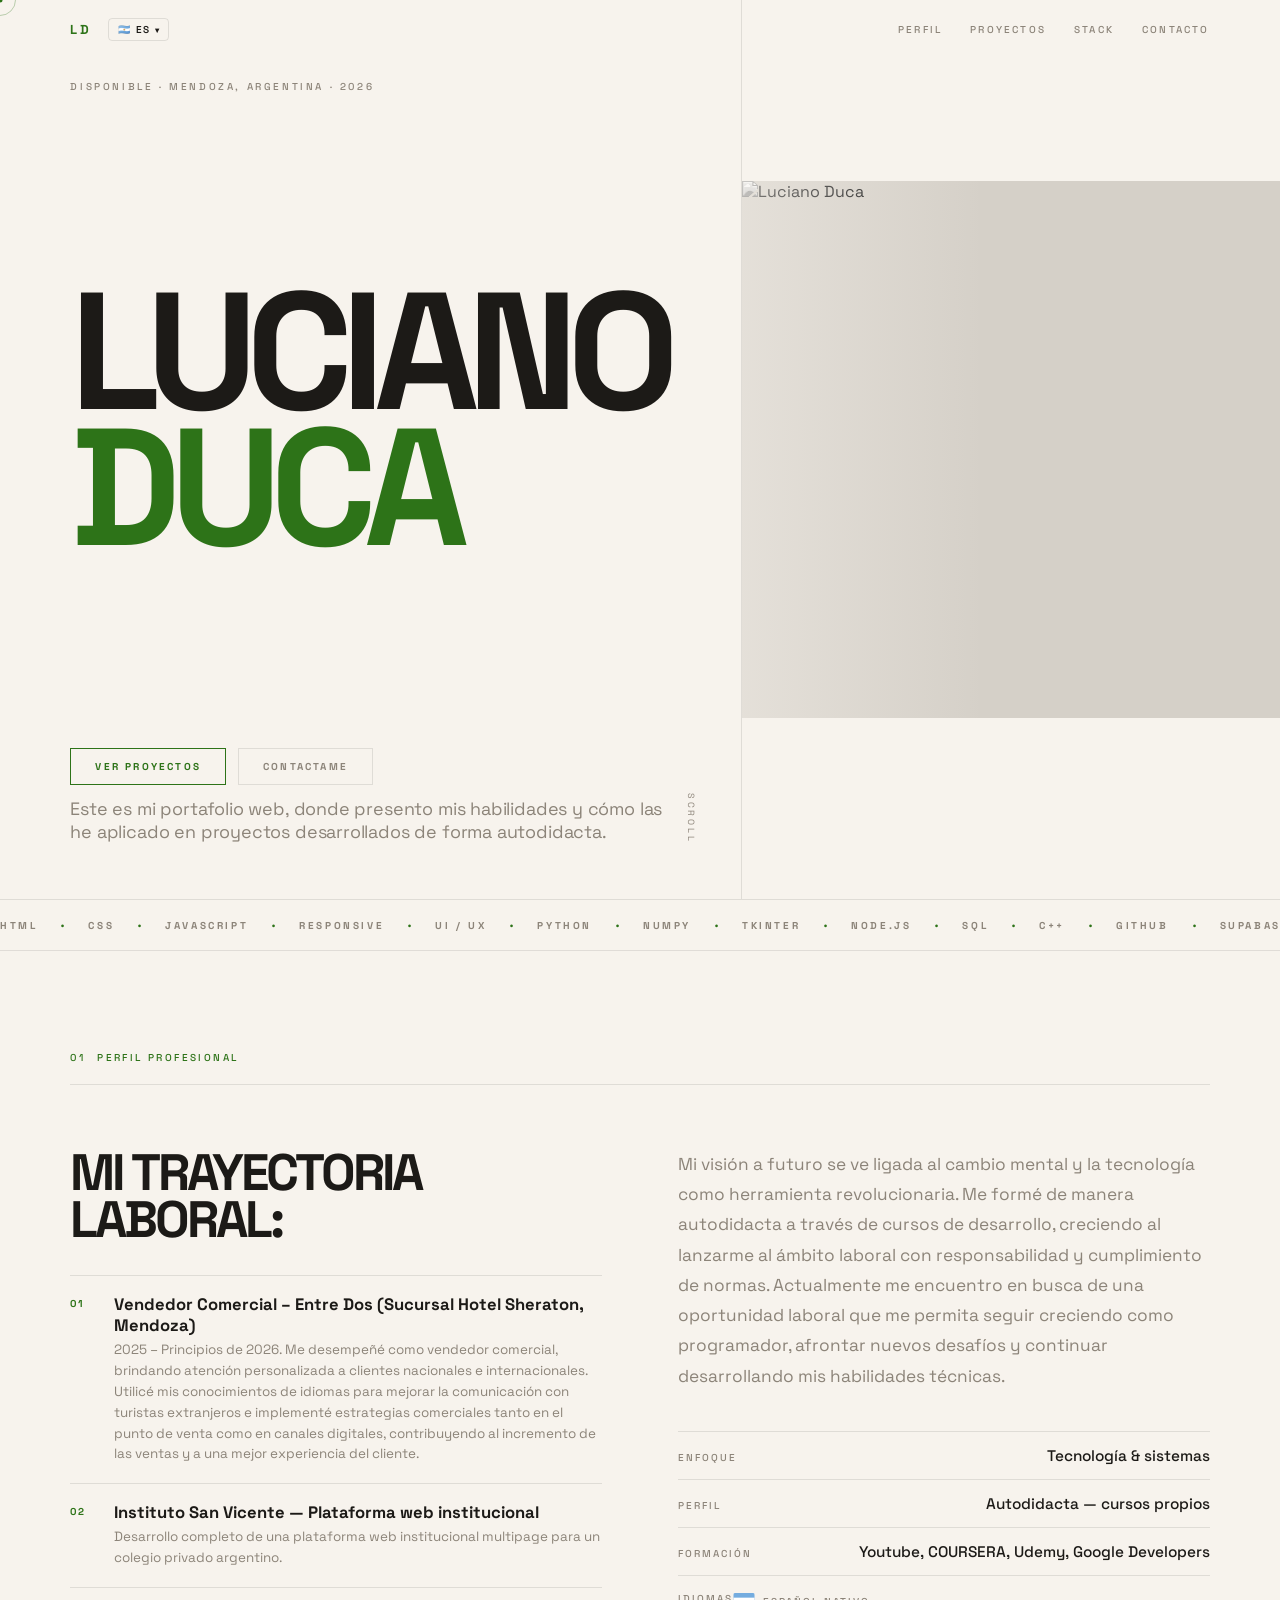
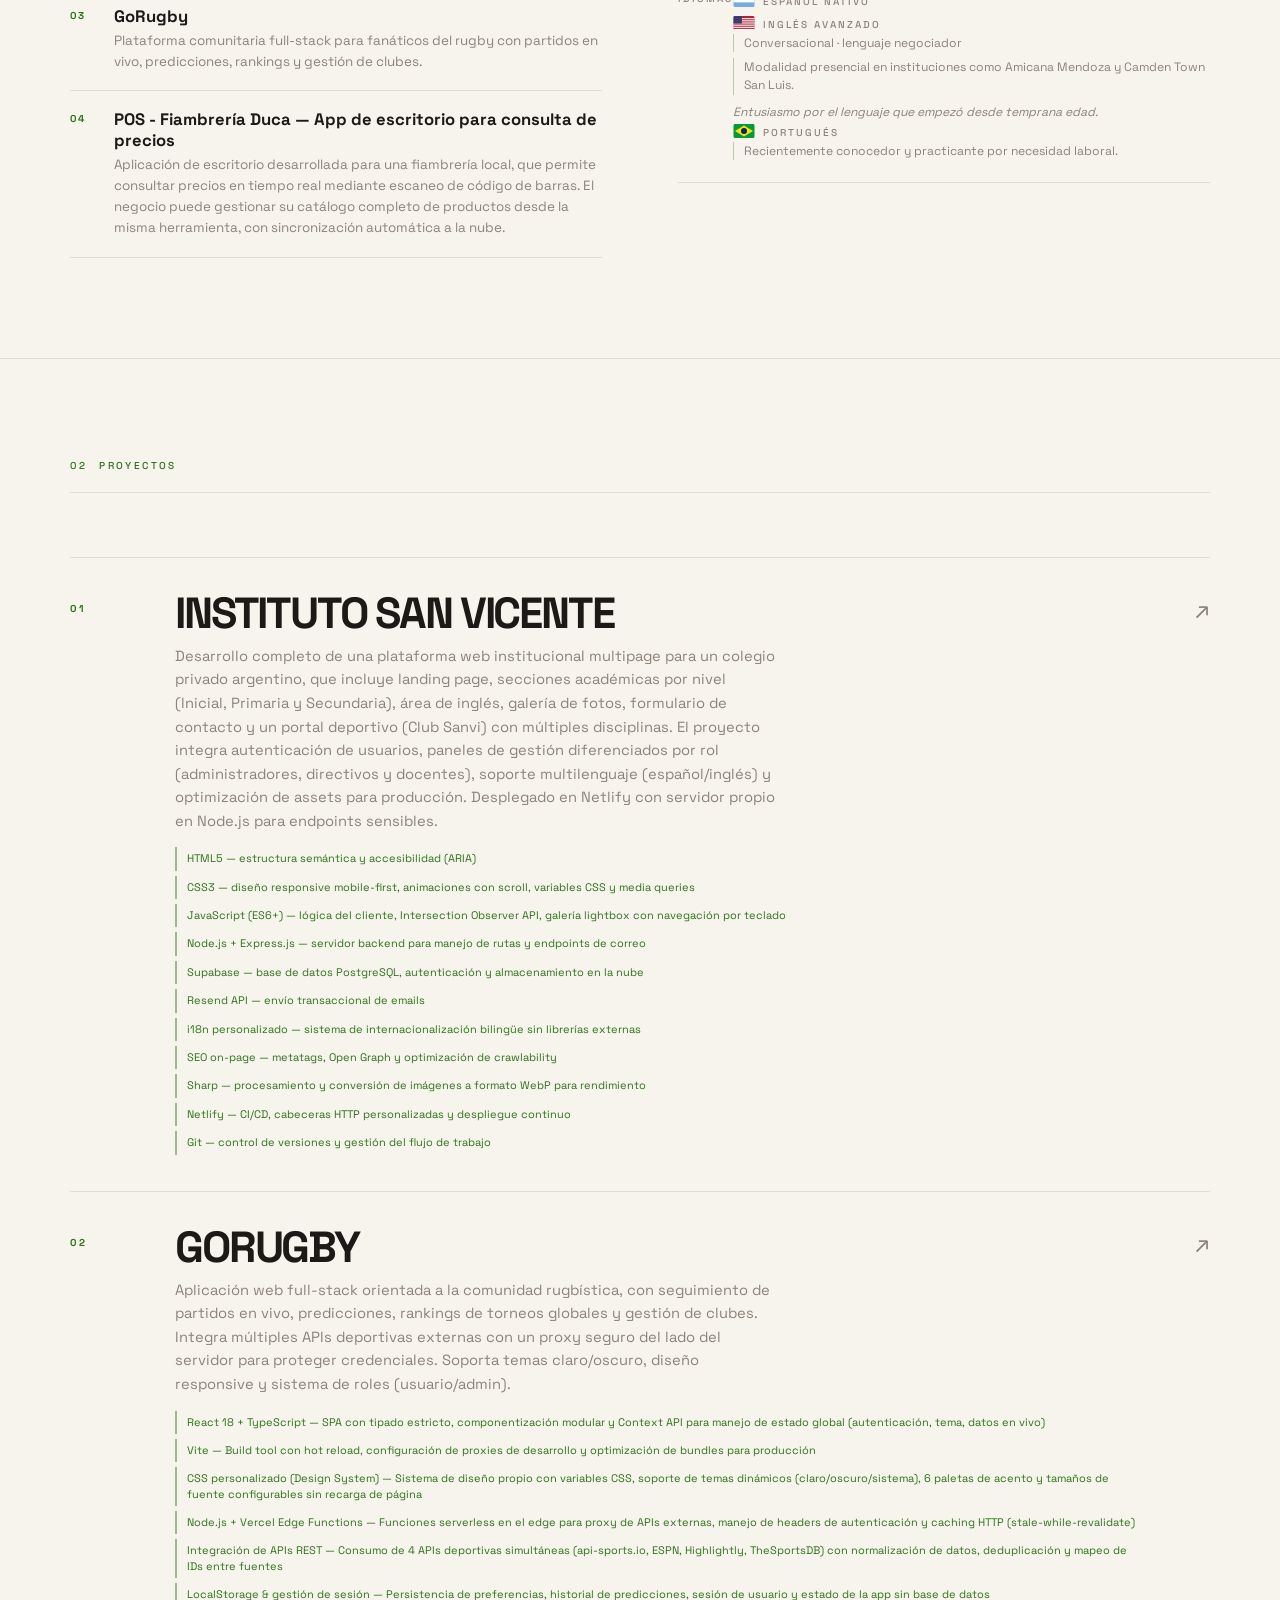
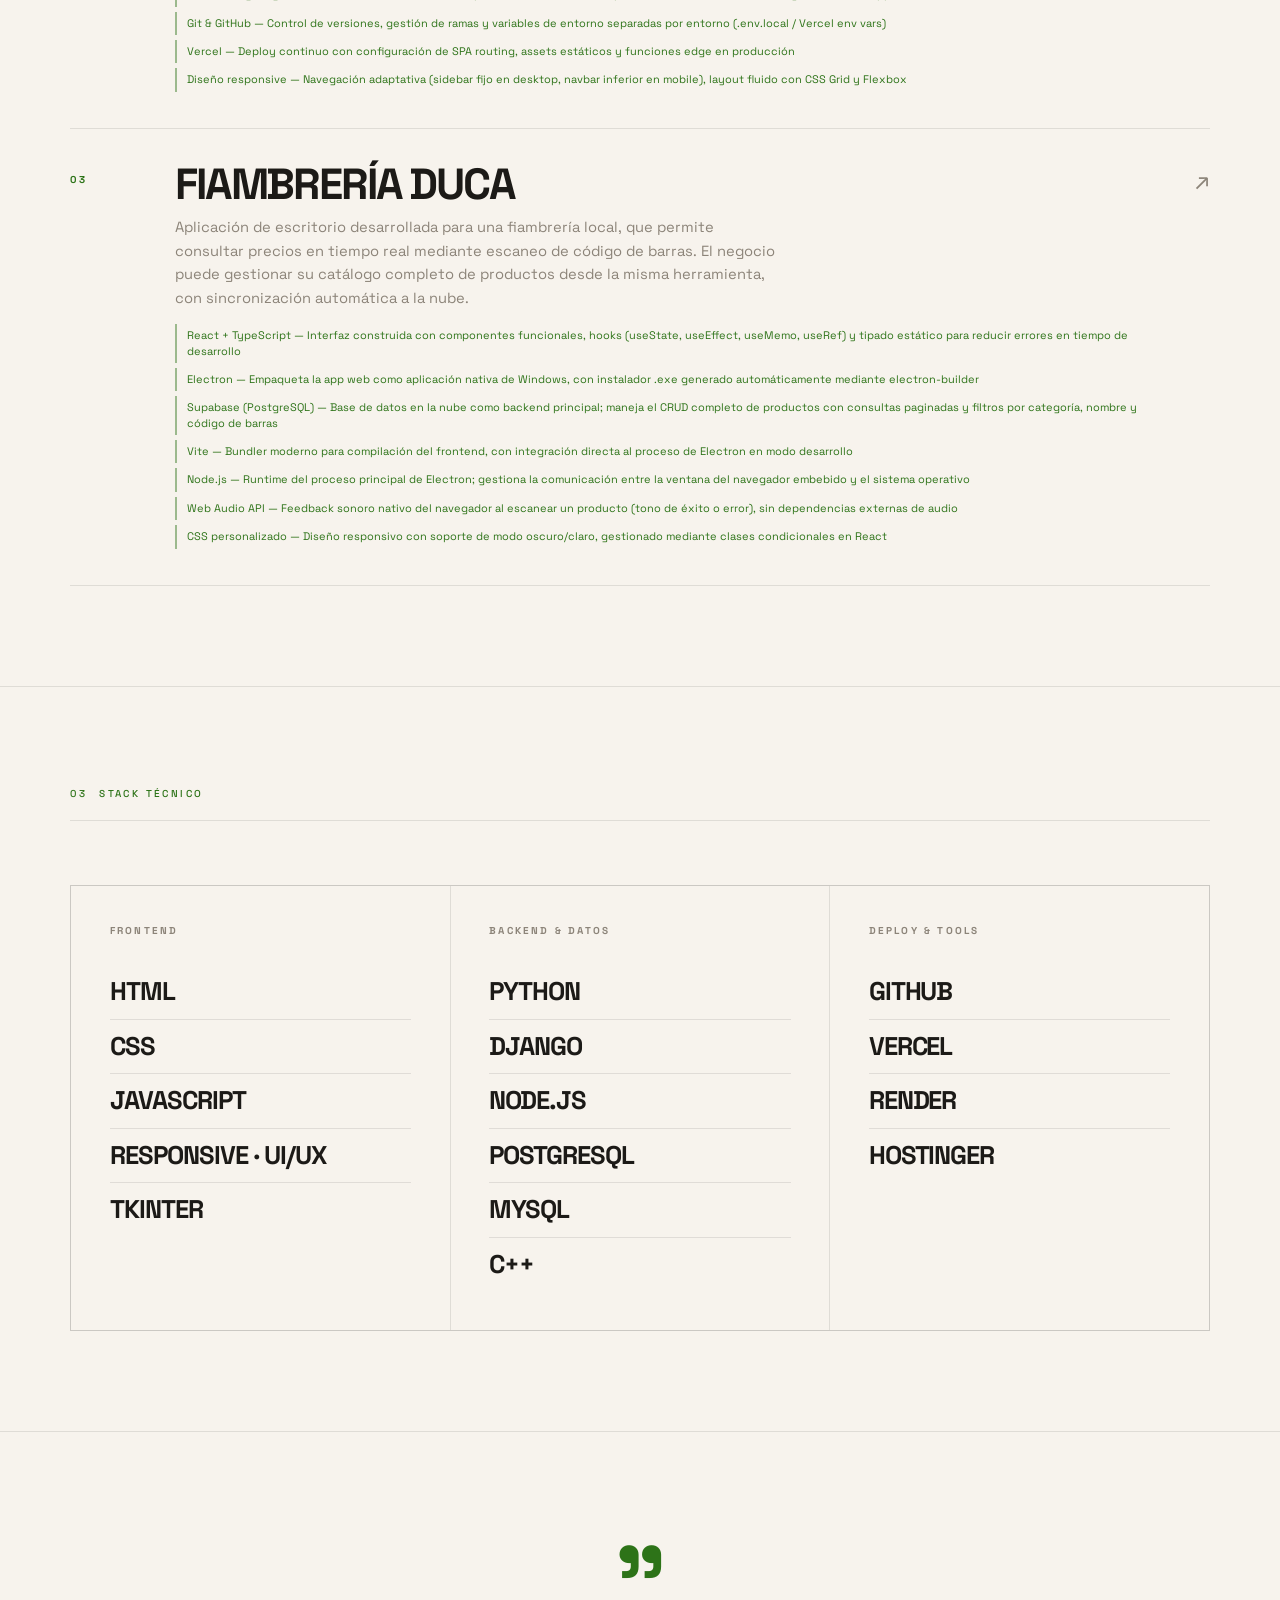
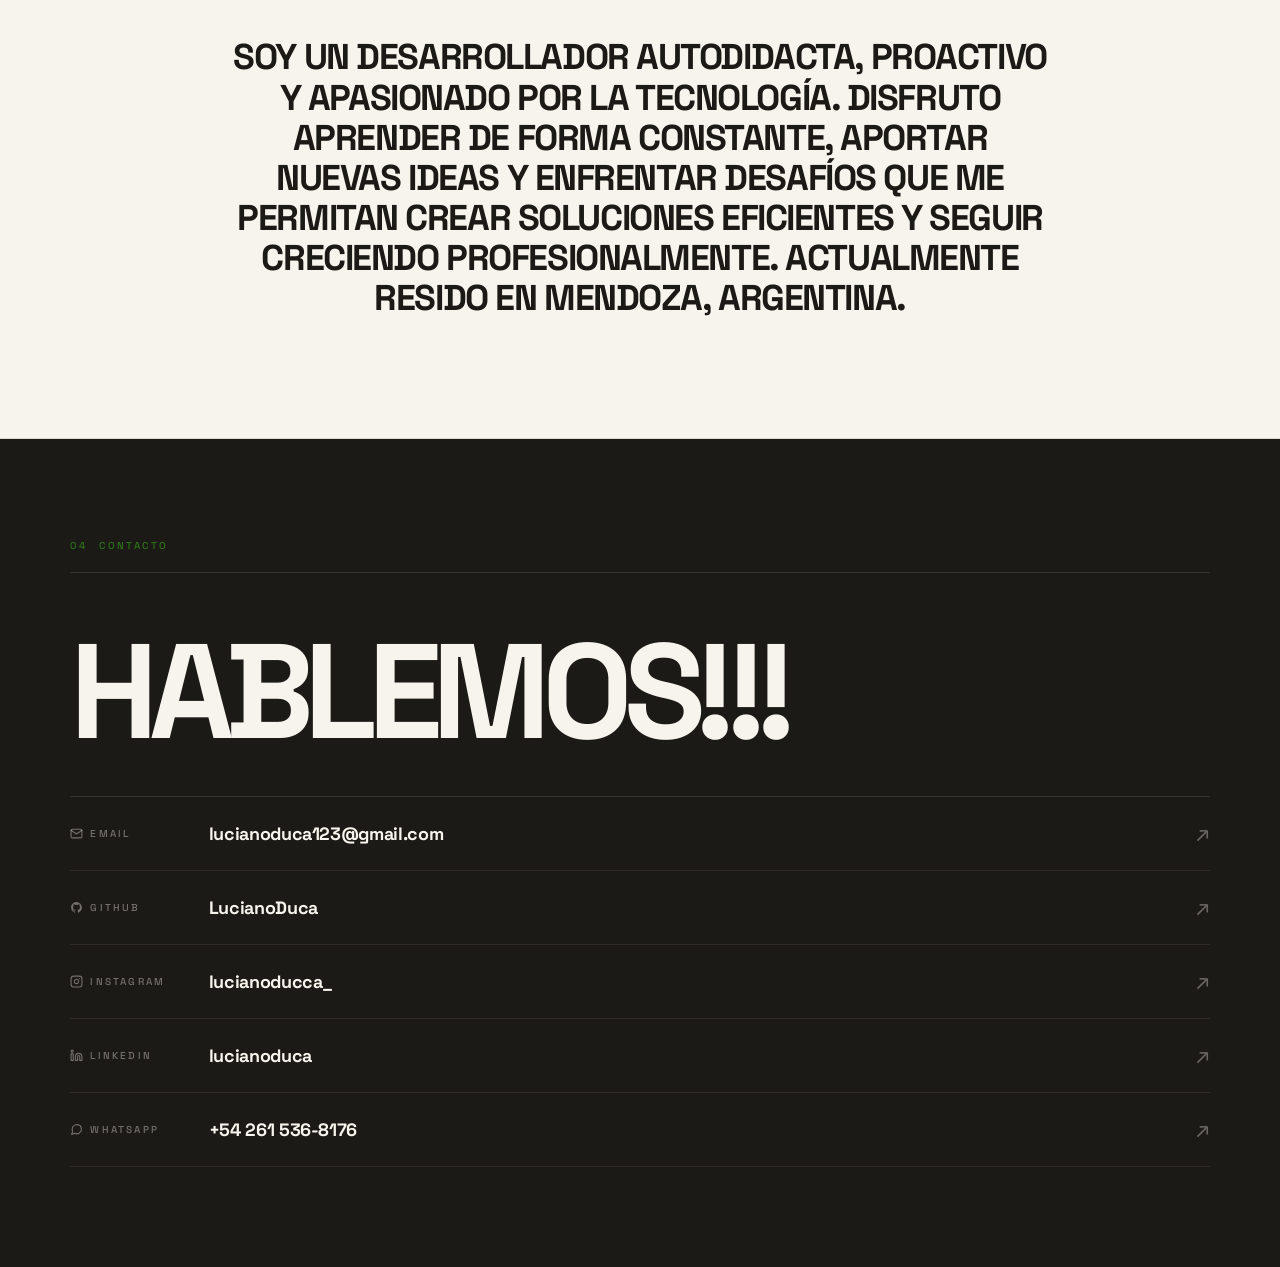
==== index.html @ 2bc6c59a "Add files via upload" ====
<!DOCTYPE html>
<html lang="es">
<head>
  <meta charset="UTF-8" />
  <meta name="viewport" content="width=device-width, initial-scale=1.0" />
  <title>Luciano Duca — CV</title>
  <meta name="description" content="Currículum vitae de Luciano Duca — Desarrollo web, sistemas y UI/UX. Mendoza, Argentina." />
  <meta property="og:title" content="Luciano Duca — CV" />
  <meta property="og:description" content="Desarrollo web, sistemas y automatizaciones. Mendoza, Argentina." />
  <meta property="og:type" content="website" />
  <link rel="icon" type="image/svg+xml" href="assets/img/favicon.svg" />
  <link rel="preconnect" href="https://fonts.googleapis.com">
  <link rel="preconnect" href="https://fonts.gstatic.com" crossorigin>
  <link href="https://fonts.googleapis.com/css2?family=Space+Grotesk:wght@400;500;700;900&display=swap" rel="stylesheet">
  <link rel="stylesheet" href="styles.css" />
</head>
<body>

  <div class="cursor-dot"></div>
  <div class="cursor-ring"></div>
  <div class="progress-bar" id="progressBar"></div>

  <header class="nav" id="nav">
    <div class="nav-left">
      <a href="#inicio" class="nav-brand">LD</a>
      <div class="lang-switcher" id="langSwitcher">
        <button class="lang-btn" id="langBtn" aria-label="Cambiar idioma">
          <span id="langFlag">🇦🇷</span>
          <span id="langCode">ES</span>
          <span class="lang-arrow">▾</span>
        </button>
        <div class="lang-dropdown" id="langDropdown" hidden>
          <button class="lang-option active" data-lang="es">🇦🇷 Español</button>
          <button class="lang-option" data-lang="en">🇺🇸 English</button>
          <button class="lang-option" data-lang="pt">🇧🇷 Português</button>
          <button class="lang-option" data-lang="fr">🇫🇷 Français</button>
          <button class="lang-option" data-lang="de">🇩🇪 Deutsch</button>
        </div>
      </div>
    </div>
    <button class="menu-btn" id="menuBtn" aria-label="Abrir menú">
      <span></span><span></span>
    </button>
    <nav id="navMenu">
      <a href="#perfil" data-i18n="nav-perfil">Perfil</a>
      <a href="#proyectos" data-i18n="nav-proyectos">Proyectos</a>
      <a href="#stack">Stack</a>
      <a href="#contacto" data-i18n="nav-contacto">Contacto</a>
    </nav>
  </header>

  <main>

    <!-- ─── HERO ──────────────────────────── -->
    <section class="hero" id="inicio">

      <div class="hero-left">
        <p class="hero-label fade" data-i18n="hero-label">Disponible · Mendoza, Argentina · 2026</p>

        <div class="hero-name">
          <h1>
            <span class="fade">Luciano</span>
            <span class="fade d1 accent">Duca</span>
          </h1>
        </div>

        <div class="hero-actions fade d2">
          <a href="#proyectos" class="hero-cta" data-i18n="hero-cta-1">Ver proyectos</a>
          <a href="#contacto" class="hero-cta hero-cta--ghost" data-i18n="hero-cta-2">Contactame</a>
        </div>

        <div class="hero-foot">
          <p class="hero-sub fade d2" data-i18n="hero-sub">Este es mi portafolio web, donde presento mis habilidades y cómo las he aplicado en proyectos desarrollados de forma autodidacta.</p>
          <div class="scroll-hint fade d2">
            <div class="scroll-line"></div>
            <span>scroll</span>
          </div>
        </div>
      </div>

      <div class="hero-right fade d1">
        <img src="assets/img/DSC02893.png" alt="Luciano Duca" loading="lazy" />
      </div>

    </section>

    <!-- ─── MARQUEE ───────────────────────── -->
    <div class="marquee-wrap">
      <div class="marquee-inner">
        <div class="marquee-track">
          <span>HTML</span><b>·</b>
          <span>CSS</span><b>·</b>
          <span>JavaScript</span><b>·</b>
          <span>Responsive</span><b>·</b>
          <span>UI / UX</span><b>·</b>
          <span>Python</span><b>·</b>
          <span>NumPy</span><b>·</b>
          <span>Tkinter</span><b>·</b>
          <span>Node.js</span><b>·</b>
          <span>SQL</span><b>·</b>
          <span>C++</span><b>·</b>
          <span>GitHub</span><b>·</b>
          <span>Supabase</span><b>·</b>
          <span>Render</span><b>·</b>
          <span>Hostinger</span><b>·</b>
        </div>
        <div class="marquee-track" aria-hidden="true">
          <span>HTML</span><b>·</b>
          <span>CSS</span><b>·</b>
          <span>JavaScript</span><b>·</b>
          <span>Responsive</span><b>·</b>
          <span>UI / UX</span><b>·</b>
          <span>Python</span><b>·</b>
          <span>NumPy</span><b>·</b>
          <span>Tkinter</span><b>·</b>
          <span>Node.js</span><b>·</b>
          <span>SQL</span><b>·</b>
          <span>C++</span><b>·</b>
          <span>GitHub</span><b>·</b>
          <span>Supabase</span><b>·</b>
          <span>Vercel</span><b>·</b>
          <span>Hostinger</span><b>·</b>
        </div>
      </div>
    </div>

    <!-- ─── PERFIL ────────────────────────── -->
    <section class="s-perfil" id="perfil">
      <div class="sec-label fade">
        <span>01</span><span data-i18n="sec-perfil">Perfil profesional</span>
      </div>
      <div class="perfil-grid">
        <div class="fade">
          <h2 data-i18n="tray-h2">Mi trayectoria laboral:</h2>
          <div class="tray-list">
            <div class="tray-item">
              <span class="tray-num">01</span>
              <div>
                <strong data-i18n="tray-01-strong">Vendedor Comercial – Entre Dos (Sucursal Hotel Sheraton, Mendoza)</strong>
                <p data-i18n="tray-01-p">2025 – Principios de 2026. Me desempeñé como vendedor comercial, brindando atención personalizada a clientes nacionales e internacionales. Utilicé mis conocimientos de idiomas para mejorar la comunicación con turistas extranjeros e implementé estrategias comerciales tanto en el punto de venta como en canales digitales, contribuyendo al incremento de las ventas y a una mejor experiencia del cliente.</p>
              </div>
            </div>
            <div class="tray-item">
              <span class="tray-num">02</span>
              <div>
                <strong data-i18n="tray-02-strong">Instituto San Vicente — Plataforma web institucional</strong>
                <p data-i18n="tray-02-p">Desarrollo completo de una plataforma web institucional multipage para un colegio privado argentino.</p>
              </div>
            </div>
            <div class="tray-item">
              <span class="tray-num">03</span>
              <div>
                <strong data-i18n="tray-03-strong">GoRugby</strong>
                <p data-i18n="tray-03-p">Plataforma comunitaria full-stack para fanáticos del rugby con partidos en vivo, predicciones, rankings y gestión de clubes.</p>
              </div>
            </div>
            <div class="tray-item">
              <span class="tray-num">04</span>
              <div>
                <strong data-i18n="tray-04-strong">POS - Fiambrería Duca — App de escritorio para consulta de precios</strong>
                <p data-i18n="tray-04-p">Aplicación de escritorio desarrollada para una fiambrería local, que permite consultar precios en tiempo real mediante escaneo de código de barras. El negocio puede gestionar su catálogo completo de productos desde la misma herramienta, con sincronización automática a la nube.</p>
              </div>
            </div>
          </div>
        </div>
        <div>
          <p class="fade d1" data-i18n="bio">
            Mi visión a futuro se ve ligada al cambio mental y la tecnología como herramienta revolucionaria.
            Me formé de manera autodidacta a través de cursos de desarrollo, creciendo al lanzarme al ámbito laboral
            con responsabilidad y cumplimiento de normas.
            Actualmente me encuentro en busca de una oportunidad laboral que me permita seguir creciendo como programador, afrontar nuevos desafíos y continuar desarrollando mis habilidades técnicas.
          </p>
          <div class="meta-rows fade d2">
            <div class="meta-row">
              <span data-i18n="meta-enfoque">Enfoque</span><strong data-i18n="meta-enfoque-val">Tecnología & sistemas</strong>
            </div>
            <div class="meta-row">
              <span data-i18n="meta-perfil">Perfil</span><strong data-i18n="meta-perfil-val">Autodidacta — cursos propios</strong>
            </div>
            <div class="meta-row">
              <span data-i18n="meta-formacion">Formación</span><strong>Youtube, COURSERA, Udemy, Google Developers</strong>
            </div>
            <div class="meta-row meta-row--tall">
              <span data-i18n="meta-idiomas">Idiomas</span>
              <div>
                <strong>
                  <svg class="flag-icon" xmlns="http://www.w3.org/2000/svg" viewBox="0 0 21 14">
                    <rect width="21" height="14" fill="#74ACDF"/>
                    <rect y="4.67" width="21" height="4.67" fill="#fff"/>
                  </svg><span data-i18n="lang-es">Español nativo</span>
                </strong>
                <strong>
                  <svg class="flag-icon" xmlns="http://www.w3.org/2000/svg" viewBox="0 0 21 14">
                    <rect width="21" height="14" fill="#B22234"/>
                    <rect y="2.15" width="21" height="1.08" fill="#fff"/>
                    <rect y="4.31" width="21" height="1.08" fill="#fff"/>
                    <rect y="6.46" width="21" height="1.08" fill="#fff"/>
                    <rect y="8.62" width="21" height="1.08" fill="#fff"/>
                    <rect y="10.77" width="21" height="1.08" fill="#fff"/>
                    <rect y="12.92" width="21" height="1.08" fill="#fff"/>
                    <rect width="8.4" height="7.54" fill="#3C3B6E"/>
                  </svg><span data-i18n="lang-en">Inglés avanzado</span>
                </strong>
                <small class="lang-sub" data-i18n="lang-sub-1">Conversacional · lenguaje negociador</small>
                <small class="lang-sub" data-i18n="lang-sub-2">Modalidad presencial en instituciones como Amicana Mendoza y Camden Town San Luis.</small>
                <small class="meta-note" data-i18n="lang-note">Entusiasmo por el lenguaje que empezó desde temprana edad.</small>
                <strong>
                  <svg class="flag-icon" xmlns="http://www.w3.org/2000/svg" viewBox="0 0 21 14">
                    <rect width="21" height="14" fill="#009C3B"/>
                    <polygon points="10.5,1.5 19.5,7 10.5,12.5 1.5,7" fill="#FFDF00"/>
                    <circle cx="10.5" cy="7" r="3" fill="#002776"/>
                  </svg><span data-i18n="lang-pt">Portugués</span>
                </strong>
                <small class="lang-sub" data-i18n="lang-sub-pt">Recientemente conocedor y practicante por necesidad laboral.</small>

              </div>
            </div>
          </div>
        </div>
      </div>
    </section>

    <!-- ─── PROYECTOS ─────────────────────── -->
    <section class="s-proyectos" id="proyectos">
      <div class="sec-label fade">
        <span>02</span><span data-i18n="sec-proyectos">Proyectos</span>
      </div>
      <div class="proj-list">

        <a href="#" class="proj-row fade" target="_blank" rel="noopener noreferrer">
          <div class="proj-num">01</div>
          <div class="proj-info">
            <h3>Instituto San Vicente</h3>
            <p data-i18n="proj-1-p">Desarrollo completo de una plataforma web institucional multipage para un colegio privado argentino, que incluye landing page, secciones académicas por nivel (Inicial, Primaria y Secundaria), área de inglés, galería de fotos, formulario de contacto y un portal deportivo (Club Sanvi) con múltiples disciplinas. El proyecto integra autenticación de usuarios, paneles de gestión diferenciados por rol (administradores, directivos y docentes), soporte multilenguaje (español/inglés) y optimización de assets para producción. Desplegado en Netlify con servidor propio en Node.js para endpoints sensibles.</p>
            <div class="proj-tags">
              <span>HTML5 — estructura semántica y accesibilidad (ARIA)</span><span>CSS3 — diseño responsive mobile-first, animaciones con scroll, variables CSS y media queries</span><span>JavaScript (ES6+) — lógica del cliente, Intersection Observer API, galería lightbox con navegación por teclado</span><span>Node.js + Express.js — servidor backend para manejo de rutas y endpoints de correo</span><span>Supabase — base de datos PostgreSQL, autenticación y almacenamiento en la nube</span><span>Resend API — envío transaccional de emails</span><span>i18n personalizado — sistema de internacionalización bilingüe sin librerías externas</span><span>SEO on-page — metatags, Open Graph y optimización de crawlability</span><span>Sharp — procesamiento y conversión de imágenes a formato WebP para rendimiento</span><span>Netlify — CI/CD, cabeceras HTTP personalizadas y despliegue continuo</span><span>Git — control de versiones y gestión del flujo de trabajo</span>
            </div>
          </div>
          <div class="proj-arrow">↗</div>
        </a>

        <a href="#" class="proj-row fade d1" target="_blank" rel="noopener noreferrer">
          <div class="proj-num">02</div>
          <div class="proj-info">
            <h3>GoRugby</h3>
            <p data-i18n="proj-2-p">Aplicación web full-stack orientada a la comunidad rugbística, con seguimiento de partidos en vivo, predicciones, rankings de torneos globales y gestión de clubes. Integra múltiples APIs deportivas externas con un proxy seguro del lado del servidor para proteger credenciales. Soporta temas claro/oscuro, diseño responsive y sistema de roles (usuario/admin).</p>
            <div class="proj-tags">
              <span>React 18 + TypeScript — SPA con tipado estricto, componentización modular y Context API para manejo de estado global (autenticación, tema, datos en vivo)</span><span>Vite — Build tool con hot reload, configuración de proxies de desarrollo y optimización de bundles para producción</span><span>CSS personalizado (Design System) — Sistema de diseño propio con variables CSS, soporte de temas dinámicos (claro/oscuro/sistema), 6 paletas de acento y tamaños de fuente configurables sin recarga de página</span><span>Node.js + Vercel Edge Functions — Funciones serverless en el edge para proxy de APIs externas, manejo de headers de autenticación y caching HTTP (stale-while-revalidate)</span><span>Integración de APIs REST — Consumo de 4 APIs deportivas simultáneas (api-sports.io, ESPN, Highlightly, TheSportsDB) con normalización de datos, deduplicación y mapeo de IDs entre fuentes</span><span>LocalStorage &amp; gestión de sesión — Persistencia de preferencias, historial de predicciones, sesión de usuario y estado de la app sin base de datos</span><span>Git &amp; GitHub — Control de versiones, gestión de ramas y variables de entorno separadas por entorno (.env.local / Vercel env vars)</span><span>Vercel — Deploy continuo con configuración de SPA routing, assets estáticos y funciones edge en producción</span><span>Diseño responsive — Navegación adaptativa (sidebar fijo en desktop, navbar inferior en mobile), layout fluido con CSS Grid y Flexbox</span>
            </div>
          </div>
          <div class="proj-arrow">↗</div>
        </a>

        <a href="#" class="proj-row fade d2" target="_blank" rel="noopener noreferrer">
          <div class="proj-num">03</div>
          <div class="proj-info">
            <h3>Fiambrería Duca</h3>
            <p data-i18n="proj-3-p">Aplicación de escritorio desarrollada para una fiambrería local, que permite consultar precios en tiempo real mediante escaneo de código de barras. El negocio puede gestionar su catálogo completo de productos desde la misma herramienta, con sincronización automática a la nube.</p>
            <div class="proj-tags">
              <span>React + TypeScript — Interfaz construida con componentes funcionales, hooks (useState, useEffect, useMemo, useRef) y tipado estático para reducir errores en tiempo de desarrollo</span><span>Electron — Empaqueta la app web como aplicación nativa de Windows, con instalador .exe generado automáticamente mediante electron-builder</span><span>Supabase (PostgreSQL) — Base de datos en la nube como backend principal; maneja el CRUD completo de productos con consultas paginadas y filtros por categoría, nombre y código de barras</span><span>Vite — Bundler moderno para compilación del frontend, con integración directa al proceso de Electron en modo desarrollo</span><span>Node.js — Runtime del proceso principal de Electron; gestiona la comunicación entre la ventana del navegador embebido y el sistema operativo</span><span>Web Audio API — Feedback sonoro nativo del navegador al escanear un producto (tono de éxito o error), sin dependencias externas de audio</span><span>CSS personalizado — Diseño responsivo con soporte de modo oscuro/claro, gestionado mediante clases condicionales en React</span>
            </div>
          </div>
          <div class="proj-arrow">↗</div>
        </a>

      </div>
    </section>

    <!-- ─── STACK ─────────────────────────── -->
    <section class="s-stack" id="stack">
      <div class="sec-label fade">
        <span>03</span><span data-i18n="sec-stack">Stack técnico</span>
      </div>
      <div class="stack-grid fade d1">
        <div class="stack-col">
          <h4>Frontend</h4>
          <ul>
            <li>HTML</li>
            <li>CSS</li>
            <li>JavaScript</li>
            <li>Responsive · UI/UX</li>
            <li>Tkinter</li>
          </ul>
        </div>
        <div class="stack-col">
          <h4 data-i18n="stack-backend">Backend & Datos</h4>
          <ul>
            <li>Python</li>
            <li>Django</li>
            <li>Node.js</li>
            <li>PostgreSQL</li>
            <li>MySQL</li>
            <li>C++</li>
          </ul>
        </div>
        <div class="stack-col">
          <h4>Deploy & Tools</h4>
          <ul>
            <li>GitHub</li>
            <li>Vercel</li>
            <li>Render</li>
            <li>Hostinger</li>
          </ul>
        </div>
      </div>
    </section>

    <!-- ─── FRASE ─────────────────────────── -->
    <section class="s-frase">
      <blockquote class="fade" data-i18n="blockquote">
Soy un desarrollador autodidacta, proactivo y apasionado por la tecnología. Disfruto aprender de forma constante, aportar nuevas ideas y enfrentar desafíos que me permitan crear soluciones eficientes y seguir creciendo profesionalmente. Actualmente resido en Mendoza, Argentina.      </blockquote>
    </section>

    <!-- ─── CONTACTO ──────────────────────── -->
    <section class="s-contacto" id="contacto">
      <div class="sec-label fade">
        <span>04</span><span data-i18n="sec-contacto">Contacto</span>
      </div>
      <h2 class="fade" data-i18n="contact-title">Hablemos!!!</h2>
      <div class="contact-list fade d1">
        <a href="mailto:lucianoduca123@gmail.com" class="contact-row">
          <span>
            <svg width="13" height="13" viewBox="0 0 24 24" fill="none" stroke="currentColor" stroke-width="2" stroke-linecap="round" stroke-linejoin="round" aria-hidden="true"><path d="M4 4h16c1.1 0 2 .9 2 2v12c0 1.1-.9 2-2 2H4c-1.1 0-2-.9-2-2V6c0-1.1.9-2 2-2z"/><polyline points="22,6 12,13 2,6"/></svg>
            Email
          </span>
          <strong>lucianoduca123@gmail.com</strong>
          <em>↗</em>
        </a>
        <a href="https://github.com/LucianoDuca" target="_blank" rel="noopener noreferrer" class="contact-row">
          <span>
            <svg width="13" height="13" viewBox="0 0 24 24" fill="currentColor" aria-hidden="true"><path d="M12 2C6.48 2 2 6.48 2 12c0 4.42 2.87 8.17 6.84 9.5.5.08.66-.23.66-.5v-1.69c-2.77.6-3.36-1.34-3.36-1.34-.46-1.16-1.11-1.47-1.11-1.47-.91-.62.07-.6.07-.6 1 .07 1.53 1.03 1.53 1.03.87 1.52 2.34 1.07 2.91.83.09-.65.35-1.09.63-1.34-2.22-.25-4.55-1.11-4.55-4.92 0-1.11.38-2 1.03-2.71-.1-.25-.45-1.29.1-2.64 0 0 .84-.27 2.75 1.02.79-.22 1.65-.33 2.5-.33.85 0 1.71.11 2.5.33 1.91-1.29 2.75-1.02 2.75-1.02.55 1.35.2 2.39.1 2.64.65.71 1.03 1.6 1.03 2.71 0 3.82-2.34 4.66-4.57 4.91.36.31.69.92.69 1.85V21c0 .27.16.59.67.5C19.14 20.16 22 16.42 22 12A10 10 0 0 0 12 2z"/></svg>
            GitHub
          </span>
          <strong>LucianoDuca</strong>
          <em>↗</em>
        </a>
        <a href="https://www.instagram.com/lucianoducca_/" target="_blank" rel="noopener noreferrer" class="contact-row">
          <span>
            <svg width="13" height="13" viewBox="0 0 24 24" fill="none" stroke="currentColor" stroke-width="2" stroke-linecap="round" stroke-linejoin="round" aria-hidden="true"><rect x="2" y="2" width="20" height="20" rx="5" ry="5"/><path d="M16 11.37A4 4 0 1 1 12.63 8 4 4 0 0 1 16 11.37z"/><line x1="17.5" y1="6.5" x2="17.51" y2="6.5"/></svg>
            Instagram
          </span>
          <strong>lucianoducca_</strong>
          <em>↗</em>
        </a>
        <a href="https://www.linkedin.com/in/luciano-benjamin-duca-torres-204962419/" target="_blank" rel="noopener noreferrer" class="contact-row">
          <span>
            <svg width="13" height="13" viewBox="0 0 24 24" fill="none" stroke="currentColor" stroke-width="2" stroke-linecap="round" stroke-linejoin="round" aria-hidden="true"><path d="M16 8a6 6 0 0 1 6 6v7h-4v-7a2 2 0 0 0-2-2 2 2 0 0 0-2 2v7h-4v-7a6 6 0 0 1 6-6z"/><rect x="2" y="9" width="4" height="12"/><circle cx="4" cy="4" r="2"/></svg>
            LinkedIn
          </span>
          <strong>lucianoduca</strong>
          <em>↗</em>
        </a>
        <a href="https://wa.me/5492615368176" target="_blank" rel="noopener noreferrer" class="contact-row">
          <span>
            <svg width="13" height="13" viewBox="0 0 24 24" fill="none" stroke="currentColor" stroke-width="2" stroke-linecap="round" stroke-linejoin="round" aria-hidden="true"><path d="M21 11.5a8.38 8.38 0 0 1-.9 3.8 8.5 8.5 0 0 1-7.6 4.7 8.38 8.38 0 0 1-3.8-.9L3 21l1.9-5.7a8.38 8.38 0 0 1-.9-3.8 8.5 8.5 0 0 1 4.7-7.6 8.38 8.38 0 0 1 3.8-.9h.5a8.48 8.48 0 0 1 8 8v.5z"/></svg>
            WhatsApp
          </span>
          <strong>+54 261 536-8176</strong>
          <em>↗</em>
        </a>
      </div>
    </section>

  </main>

  <script src="i18n.js"></script>
  <script src="script.js"></script>
</body>
</html>
---- styles.css ----
/* ─── VARIABLES ─────────────────────────────────── */
:root {
  --bg:     #f7f3ed;   /* blanco papel cálido */
  --text:   #1c1a17;   /* negro cálido */
  --muted:  #8c8479;   /* gris cálido */
  --accent: #2d7318;   /* verde bosque legible sobre claro */
  --line:   rgba(26,24,22,.1);
  --pad:    clamp(24px, 5.5vw, 88px);
}

/* ─── RESET ─────────────────────────────────────── */
*, *::before, *::after { margin: 0; padding: 0; box-sizing: border-box; }
html  { scroll-behavior: smooth; }
body  {
  background: var(--bg);
  color: var(--text);
  font-family: 'Space Grotesk', sans-serif;
  overflow-x: hidden;
  -webkit-font-smoothing: antialiased;
  animation: body-in .5s ease both;
}
@keyframes body-in { from { opacity:0; } to { opacity:1; } }
a { color: inherit; text-decoration: none; }

/* ─── CURSOR ─────────────────────────────────────── */
@media (hover:hover) and (pointer:fine) { * { cursor:none !important; } }

.cursor-dot {
  width:5px; height:5px;
  background: var(--accent);
  border-radius:50%;
  position:fixed; pointer-events:none; z-index:9999;
  transform:translate(-50%,-50%);
}
.cursor-ring {
  width:32px; height:32px;
  border:1px solid rgba(45,115,24,.3);
  border-radius:50%;
  position:fixed; pointer-events:none; z-index:9998;
  transform:translate(-50%,-50%);
  transition: width .2s, height .2s, border-color .2s, background .2s;
}
.cursor-ring.on {
  width:56px; height:56px;
  border-color:rgba(45,115,24,.15);
  background:rgba(45,115,24,.06);
}
@media (hover:none) { .cursor-dot,.cursor-ring { display:none; } }

/* ─── PROGRESS BAR ───────────────────────────────── */
.progress-bar {
  position:fixed; top:0; left:0; height:1px;
  background:var(--accent); z-index:9997; width:0%;
}

/* ─── NAV ────────────────────────────────────────── */
.nav {
  position:fixed; top:0; left:0; right:0; z-index:100;
  height:60px; padding:0 var(--pad);
  display:flex; align-items:center; justify-content:space-between;
  border-bottom:1px solid transparent;
  transition: background .3s, border-color .3s, backdrop-filter .3s;
}
.nav.stuck {
  background:rgba(247,243,237,.95);
  border-color:var(--line);
  backdrop-filter:blur(20px);
}
.nav-left {
  display:flex; align-items:center; gap:16px;
}
.nav-brand {
  font-size:13px; font-weight:900;
  letter-spacing:.22em; color:var(--accent);
}

/* ─── LANG SWITCHER ─────────────────────────────── */
.lang-switcher { position:relative; }
.lang-btn {
  display:flex; align-items:center; gap:5px;
  background:transparent; border:1px solid var(--line);
  border-radius:4px; padding:4px 9px; cursor:pointer;
  font-family:inherit; font-size:10px; font-weight:600;
  letter-spacing:.08em; color:var(--text);
  transition:border-color .2s, color .2s;
}
.lang-btn:hover { border-color:var(--accent); color:var(--accent); }
.lang-arrow {
  font-size:8px; line-height:1;
  transition:transform .2s; display:inline-block;
}
.lang-switcher.open .lang-arrow { transform:rotate(180deg); }
.lang-dropdown {
  position:absolute; top:calc(100% + 8px); left:0;
  background:rgba(247,243,237,.98);
  border:1px solid var(--line); border-radius:6px;
  overflow:hidden; min-width:140px;
  box-shadow:0 8px 24px rgba(0,0,0,.08);
  z-index:200;
}
.lang-option {
  display:block; width:100%; background:transparent; border:0;
  padding:10px 14px; text-align:left;
  font-family:inherit; font-size:11px;
  color:var(--text); cursor:pointer;
  transition:background .15s, color .15s;
}
.lang-option:hover { background:rgba(45,115,24,.08); color:var(--accent); }
.lang-option.active { color:var(--accent); font-weight:700; }
.lang-option + .lang-option { border-top:1px solid var(--line); }
.nav nav { display:flex; gap:28px; }
.nav nav a {
  font-size:10px; font-weight:500;
  letter-spacing:.22em; text-transform:uppercase;
  color:var(--muted); transition:color .2s;
  position:relative;
}
.nav nav a::after {
  content:''; position:absolute;
  bottom:-2px; left:0; width:0; height:1px;
  background:var(--accent); transition:width .25s;
}
.nav nav a:hover        { color:var(--text); }
.nav nav a:hover::after { width:100%; }
.menu-btn {
  display:none; width:40px; height:40px;
  border:0; background:transparent;
}
.menu-btn span {
  display:block; height:1px; width:22px;
  background:var(--text); margin:7px auto; transition:.3s;
}
.menu-btn.open span:first-child { transform:translateY(4px) rotate(45deg); }
.menu-btn.open span:last-child  { transform:translateY(-4px) rotate(-45deg); }

/* ─── FADE REVEAL ────────────────────────────────── */
.fade { opacity:0; transition:opacity .8s ease; }
.fade.in { opacity:1; }
.d1 { transition-delay:.1s; }
.d2 { transition-delay:.2s; }
.d3 { transition-delay:.3s; }

/* ─── HERO ───────────────────────────────────────── */
.hero {
  display:grid;
  grid-template-columns:1fr clamp(280px,42vw,600px);
  min-height:100svh;
  border-bottom:1px solid var(--line);
}

.hero-left {
  display:flex; flex-direction:column;
  justify-content:space-between;
  padding:80px clamp(20px,3.5vw,56px) 56px var(--pad);
  border-right:1px solid var(--line);
}

.hero-label {
  font-size:10px; font-weight:500;
  letter-spacing:.26em; text-transform:uppercase;
  color:var(--muted);
}

.hero-name { flex:1; display:flex; align-items:center; }
.hero-name h1 {
  font-size:clamp(4rem,13vw,17rem);
  font-weight:900; line-height:.82;
  letter-spacing:-.07em; text-transform:uppercase;
}
.hero-name h1 span { display:block; }
.hero-name .accent { color:var(--accent); }

.hero-foot {
  display:flex; align-items:flex-end;
  justify-content:space-between; gap:16px;
}
.hero-sub {
  font-size:clamp(.9rem,1.4vw,1.15rem);
  color:var(--muted); letter-spacing:-.01em;
}

/* CTA buttons */
.hero-actions {
  display:flex; gap:12px; flex-wrap:wrap;
}
.hero-cta {
  display:inline-flex; align-items:center;
  padding:11px 24px;
  font-size:10px; font-weight:700;
  letter-spacing:.22em; text-transform:uppercase;
  border:1px solid var(--accent); color:var(--accent);
  transition:background .25s, color .25s;
}
.hero-cta:hover {
  background:var(--accent);
  color:var(--bg);
}
.hero-cta--ghost {
  border-color:var(--line);
  color:var(--muted);
}
.hero-cta--ghost:hover {
  border-color:var(--text);
  color:var(--text);
  background:transparent;
}

/* Scroll indicator */
.scroll-hint {
  display:flex; flex-direction:column;
  align-items:center; gap:8px; flex-shrink:0;
}
.scroll-hint span {
  font-size:9px; letter-spacing:.3em;
  text-transform:uppercase; color:var(--muted);
  writing-mode:vertical-rl;
}
.scroll-line {
  width:1px; height:0;
  background:var(--accent);
  animation:line-draw 2.4s ease-in-out infinite;
}
@keyframes line-draw {
  0%   { height:0;    opacity:1; }
  65%  { height:48px; opacity:1; }
  100% { height:48px; opacity:0; }
}

/* Columna derecha — foto cuadrada */
.hero-right {
  position:relative;
  overflow:hidden;
  background:#d5d0c8;
  aspect-ratio:1/1;
  align-self:center;
}
.hero-right img {
  width:100%; height:100%;
  object-fit:cover; object-position:center 25%;
  filter:grayscale(1) contrast(1.04) brightness(.98);
  display:block;
}
.hero-right::after {
  content:'';
  position:absolute; inset:0;
  background:linear-gradient(to right, rgba(247,243,237,.45) 0%, transparent 45%);
  pointer-events:none;
}

/* ─── MARQUEE ────────────────────────────────────── */
.marquee-wrap {
  overflow:hidden;
  background:var(--bg);
  border-bottom:1px solid var(--line);
  padding:16px 0;
}
.marquee-inner {
  display:flex; width:max-content;
  animation:scroll-x 26s linear infinite;
}
@keyframes scroll-x {
  from { transform:translateX(0); }
  to   { transform:translateX(-50%); }
}
.marquee-track {
  display:flex; align-items:center;
  gap:24px; padding-right:24px;
  white-space:nowrap;
}
.marquee-track span {
  font-size:10px; font-weight:700;
  letter-spacing:.26em; text-transform:uppercase;
  color:var(--muted);
}
.marquee-track b {
  font-weight:900; font-size:14px;
  color:var(--accent); opacity:1;
}

/* ─── ETIQUETA DE SECCIÓN ────────────────────────── */
.sec-label {
  display:flex; align-items:baseline; gap:12px;
  padding-bottom:20px;
  border-bottom:1px solid var(--line);
  margin-bottom:64px;
  font-size:10px; font-weight:500;
  letter-spacing:.24em; text-transform:uppercase;
  color:var(--muted);
}
.sec-label span { color:var(--accent); }

/* ─── PERFIL ─────────────────────────────────────── */
.s-perfil {
  padding:100px var(--pad);
  border-bottom:1px solid var(--line);
}
.perfil-grid {
  display:grid;
  grid-template-columns:1fr 1fr;
  gap:clamp(40px,6vw,100px);
  align-items:start;
}
.perfil-grid h2 {
  font-size:clamp(2rem,4vw,4.8rem);
  font-weight:900; line-height:.92;
  letter-spacing:-.06em; text-transform:uppercase;
}
.perfil-grid > div > p {
  color:var(--muted);
  font-size:clamp(.95rem,1.35vw,1.15rem);
  line-height:1.75; font-weight:400;
}
.meta-rows {
  margin-top:40px;
  border-top:1px solid var(--line);
}
.meta-row {
  display:flex; justify-content:space-between;
  align-items:baseline;
  padding:14px 0;
  border-bottom:1px solid var(--line);
}
.meta-row span {
  font-size:10px; font-weight:500;
  letter-spacing:.2em; text-transform:uppercase;
  color:var(--muted); flex-shrink:0; padding-top:2px;
}
.meta-row strong {
  font-size:clamp(.9rem,1.2vw,1.05rem);
  font-weight:500;
}
.meta-row--tall { align-items:flex-start; }
.meta-row--tall strong { display:block; margin-bottom:4px; }
.flag-icon {
  display:inline-block;
  width:22px; height:14px;
  vertical-align:middle;
  margin-right:8px;
  border-radius:2px;
  flex-shrink:0;
  position:relative; top:-1px;
}
.lang-sub {
  display:block;
  margin-top:-2px; margin-bottom:8px;
  padding-left:10px;
  border-left:1px solid rgba(45,115,24,.3);
  font-size:clamp(.75rem,.95vw,.82rem);
  color:var(--muted); font-weight:400;
  line-height:1.5;
}
.meta-note {
  display:block; margin-top:8px;
  font-size:clamp(.75rem,.95vw,.82rem);
  color:var(--muted); font-weight:400;
  line-height:1.5; font-style:italic;
}

/* ─── TRAYECTORIA ────────────────────────────────── */
.tray-list {
  margin-top:32px;
  border-top:1px solid var(--line);
}
.tray-item {
  display:grid;
  grid-template-columns:28px 1fr;
  gap:16px;
  padding:18px 0;
  border-bottom:1px solid var(--line);
  align-items:start;
}
.tray-num {
  font-size:10px; font-weight:700;
  letter-spacing:.2em; color:var(--accent);
  padding-top:3px;
}
.tray-item strong {
  display:block;
  font-size:clamp(.95rem,1.3vw,1.1rem);
  font-weight:700; margin-bottom:4px;
}
.tray-item p {
  font-size:clamp(.82rem,1.05vw,.9rem);
  color:var(--muted); line-height:1.55;
}
.tray-sub {
  margin-top:14px;
  padding:14px 0 0 12px;
  border-left:1px solid var(--accent);
}
.tray-sub-label {
  display:block;
  font-size:10px; font-weight:700;
  letter-spacing:.18em; text-transform:uppercase;
  color:var(--accent); margin-bottom:6px;
}
.tray-sub p {
  font-size:clamp(.8rem,1vw,.88rem);
  color:var(--muted); line-height:1.55;
}

/* ─── PROYECTOS ──────────────────────────────────── */
.s-proyectos {
  padding:100px var(--pad);
  border-bottom:1px solid var(--line);
}
.proj-list { border-top:1px solid var(--line); }
a.proj-row { display:grid; }

.proj-row {
  display:grid;
  grid-template-columns:60px 1fr auto;
  gap:clamp(16px,3.5vw,56px);
  align-items:center;
  padding:36px 0;
  border-bottom:1px solid var(--line);
  transition:padding-left .35s ease;
  position:relative;
}
.proj-row::before {
  content:'';
  position:absolute; left:0; top:0; bottom:0;
  width:2px; background:var(--accent);
  transform:scaleY(0); transform-origin:top;
  transition:transform .35s ease;
}
.proj-row:hover::before { transform:scaleY(1); }
.proj-row:hover         { padding-left:20px; }

.proj-num {
  font-size:10px; font-weight:700;
  letter-spacing:.22em; color:var(--accent);
  align-self:start; padding-top:8px;
}
.proj-info h3 {
  font-size:clamp(1.7rem,3.4vw,4.2rem);
  font-weight:900; letter-spacing:-.05em;
  text-transform:uppercase; line-height:.9;
  transition:color .25s;
}
.proj-row:hover .proj-info h3 { color:var(--accent); }

.proj-info p {
  margin-top:12px; max-width:600px;
  color:var(--muted);
  font-size:clamp(.88rem,1.15vw,1rem);
  line-height:1.6;
}
.proj-arrow {
  font-size:1.5rem; color:var(--muted);
  transition:color .25s, transform .25s;
  align-self:start;
}
.proj-row:hover .proj-arrow {
  color:var(--accent);
  transform:translate(4px,-4px);
}
.proj-tags {
  display:flex; flex-direction:column; gap:5px; margin-top:14px;
}
.proj-tags span {
  font-size:11px; font-weight:400;
  color:var(--accent); padding:4px 10px;
  border-left:2px solid rgba(45,115,24,.45);
  line-height:1.4;
}

/* ─── STACK ──────────────────────────────────────── */
.s-stack {
  padding:100px var(--pad);
  border-bottom:1px solid var(--line);
}

.stack-grid {
  display:grid;
  grid-template-columns:repeat(3,1fr);
  border:1px solid var(--line);
  gap:1px;
  background:var(--line);
}
.stack-col {
  background:var(--bg);
  padding:clamp(28px,3vw,48px);
}
.stack-col h4 {
  font-size:10px; font-weight:700;
  letter-spacing:.22em; text-transform:uppercase;
  color:var(--muted); margin-bottom:28px;
}
.stack-col ul { list-style:none; }
.stack-col li {
  font-size:clamp(1.2rem,2vw,2rem);
  font-weight:900; letter-spacing:-.04em;
  text-transform:uppercase; line-height:1;
  padding:14px 0;
  border-bottom:1px solid var(--line);
  color:var(--text);
  transition:color .2s, padding-left .2s;
}
.stack-col li:last-child { border-bottom:none; }
.stack-col li:hover {
  color:var(--accent);
  padding-left:10px;
}

/* ─── FRASE ──────────────────────────────────────── */
.s-frase {
  padding:120px var(--pad);
  border-bottom:1px solid var(--line);
  display:grid; place-items:center; text-align:center;
}
.s-frase blockquote {
  max-width:820px;
  font-size:clamp(1.3rem,2.8vw,2.8rem);
  font-weight:700; letter-spacing:-.04em;
  text-transform:uppercase; line-height:1.12;
  font-style:normal; color:var(--text);
  position:relative;
}
.s-frase blockquote::before {
  content:'"';
  display:block;
  font-size:clamp(3rem,8vw,9rem);
  line-height:.6;
  color:var(--accent);
  margin-bottom:24px;
  letter-spacing:0;
  font-weight:900;
}

/* ─── CONTACTO — finale oscuro ───────────────────── */
.s-contacto {
  padding:100px var(--pad);
  background:var(--text); color:var(--bg);
  min-height:85vh;
  display:flex; flex-direction:column;
  justify-content:space-between;
}
.s-contacto .sec-label {
  border-bottom-color:rgba(247,243,237,.12);
  color:rgba(247,243,237,.4);
}
.s-contacto .sec-label span { color:var(--accent); }

.s-contacto h2 {
  font-size:clamp(3.5rem,10.5vw,13rem);
  font-weight:900; letter-spacing:-.07em;
  text-transform:uppercase; line-height:.82;
  color:var(--bg);
}
.s-contacto h2 em {
  font-style:normal;
  color:rgba(247,243,237,.25);
}

.contact-list {
  border-top:1px solid rgba(247,243,237,.12);
  margin-top:48px;
}
.contact-row {
  display:grid;
  grid-template-columns:100px 1fr auto;
  align-items:center;
  gap:clamp(16px,3vw,48px);
  padding:22px 0;
  border-bottom:1px solid rgba(247,243,237,.08);
  transition:opacity .2s, transform .2s;
}
.contact-row:hover { opacity:.5; transform:translateX(6px); }

.contact-row span {
  display:flex; align-items:center; gap:7px;
  font-size:10px; font-weight:500;
  letter-spacing:.22em; text-transform:uppercase;
  color:rgba(247,243,237,.4);
}
.contact-row span svg { flex-shrink:0; }
.contact-row strong {
  font-size:clamp(.9rem,1.4vw,1.2rem);
  font-weight:700; letter-spacing:-.02em;
  overflow-wrap:anywhere; color:var(--bg);
}
.contact-row em {
  font-style:normal; font-size:1.4rem;
  color:rgba(247,243,237,.35);
  transition:transform .2s;
}
.contact-row:hover em { transform:translate(3px,-3px); }

/* ─── RESPONSIVE 960px — tablet ─────────────────── */
@media (max-width:960px) {
  .perfil-grid  { grid-template-columns:1fr; }
  .stack-grid   { grid-template-columns:1fr 1fr; } /* 2 cols en tablet */

  .sec-label    { margin-bottom:44px; }
  .s-perfil, .s-proyectos, .s-stack,
  .s-frase, .s-contacto { padding-top:72px; padding-bottom:72px; }

  .s-contacto h2 { font-size:clamp(3rem,8vw,8rem); }

  .hero {
    grid-template-columns:1fr;
    min-height:auto;
  }
  .hero-left {
    padding:72px var(--pad) 44px;
    border-right:none;
    border-bottom:1px solid var(--line);
    min-height:52svh;
  }
  .hero-right { width:100%; max-width:100%; }
  .hero-right img { object-position:center center; }
  .hero-right::after {
    background:linear-gradient(to bottom, rgba(247,243,237,.4) 0%, transparent 35%);
  }
}

/* ─── RESPONSIVE 768px — tablet chico ───────────── */
@media (max-width:768px) {
  .stack-grid { grid-template-columns:1fr; }
  .perfil-grid h2 { font-size:clamp(1.8rem,5vw,3.2rem); }
  .proj-info h3   { font-size:clamp(1.5rem,4.5vw,3rem); }
}

/* ─── RESPONSIVE 680px — mobile grande ──────────── */
@media (max-width:680px) {
  /* Nav mobile */
  .nav nav {
    position:absolute; top:60px; left:0; right:0;
    flex-direction:column; gap:0;
    background:rgba(247,243,237,.98);
    border-bottom:1px solid var(--line);
    padding:8px 0;
    opacity:0; pointer-events:none;
    transform:translateY(-6px); transition:.25s;
  }
  .nav nav.open  { opacity:1; pointer-events:auto; transform:none; }
  .nav nav a     { display:block; padding:14px var(--pad); font-size:11px; }
  .menu-btn      { display:block; }

  /* Hero */
  .hero-left  { min-height:auto; }
  .hero-right { width:80%; margin:0 auto; }

  /* Espaciado */
  .sec-label { margin-bottom:32px; }
  .s-perfil, .s-proyectos, .s-stack,
  .s-frase, .s-contacto { padding-top:56px; padding-bottom:56px; }

  /* Proyectos */
  .proj-row { grid-template-columns:36px 1fr; padding:24px 0; }
  .proj-arrow { display:none; }
  .proj-row:hover { padding-left:0; }
  .proj-row::before { display:none; }
  a.proj-row { display:grid; }

  /* Stack */
  .stack-col { padding:clamp(16px,3vw,28px); }

  /* Contacto */
  .contact-row { grid-template-columns:80px 1fr; }
  .contact-row em { display:none; }
}

/* ─── RESPONSIVE 480px — mobile ─────────────────── */
@media (max-width:480px) {
  .sec-label    { margin-bottom:24px; }
  .s-perfil, .s-proyectos, .s-stack,
  .s-frase, .s-contacto { padding-top:44px; padding-bottom:44px; }

  /* Hero */
  .hero-left { padding-top:64px; padding-bottom:36px; }
  .hero-right { height:60vw; }
  .scroll-hint { display:none; } /* se oculta en móvil */
  .hero-foot   { display:block; } /* solo subtítulo */

  /* Proyectos */
  .proj-row  { padding:20px 0; gap:12px; }
  .proj-tags { gap:4px; }
  .proj-tags span { font-size:10px; padding:3px 8px; }

  /* Stack */
  .stack-col li { font-size:clamp(1rem,5.5vw,1.6rem); padding:10px 0; }

  /* Frase */
  .s-frase blockquote::before { font-size:clamp(2.5rem,14vw,5rem); }

  /* Trayectoria */
  .tray-item { gap:12px; padding:14px 0; }
  .tray-sub  { padding-left:10px; }

  /* CTA hero */
  .hero-actions  { flex-direction:column; gap:8px; }
  .hero-cta      { justify-content:center; padding:12px; font-size:9px; }

  /* Meta row — apilado vertical */
  .meta-row { flex-direction:column; gap:3px; padding:12px 0; }
  .meta-row span { padding-top:0; }
  .meta-row--tall { flex-direction:column; }
}

/* ─── RESPONSIVE 420px — mobile chico ───────────── */
@media (max-width:420px) {
  .hero-name h1       { font-size:clamp(3.5rem,18vw,6rem); }
  .s-contacto h2      { font-size:clamp(2.4rem,13vw,4.5rem); }
  .s-frase blockquote { font-size:1.05rem; }
  .contact-row        { grid-template-columns:1fr; gap:4px; }
  .contact-row span   { font-size:9px; }
}
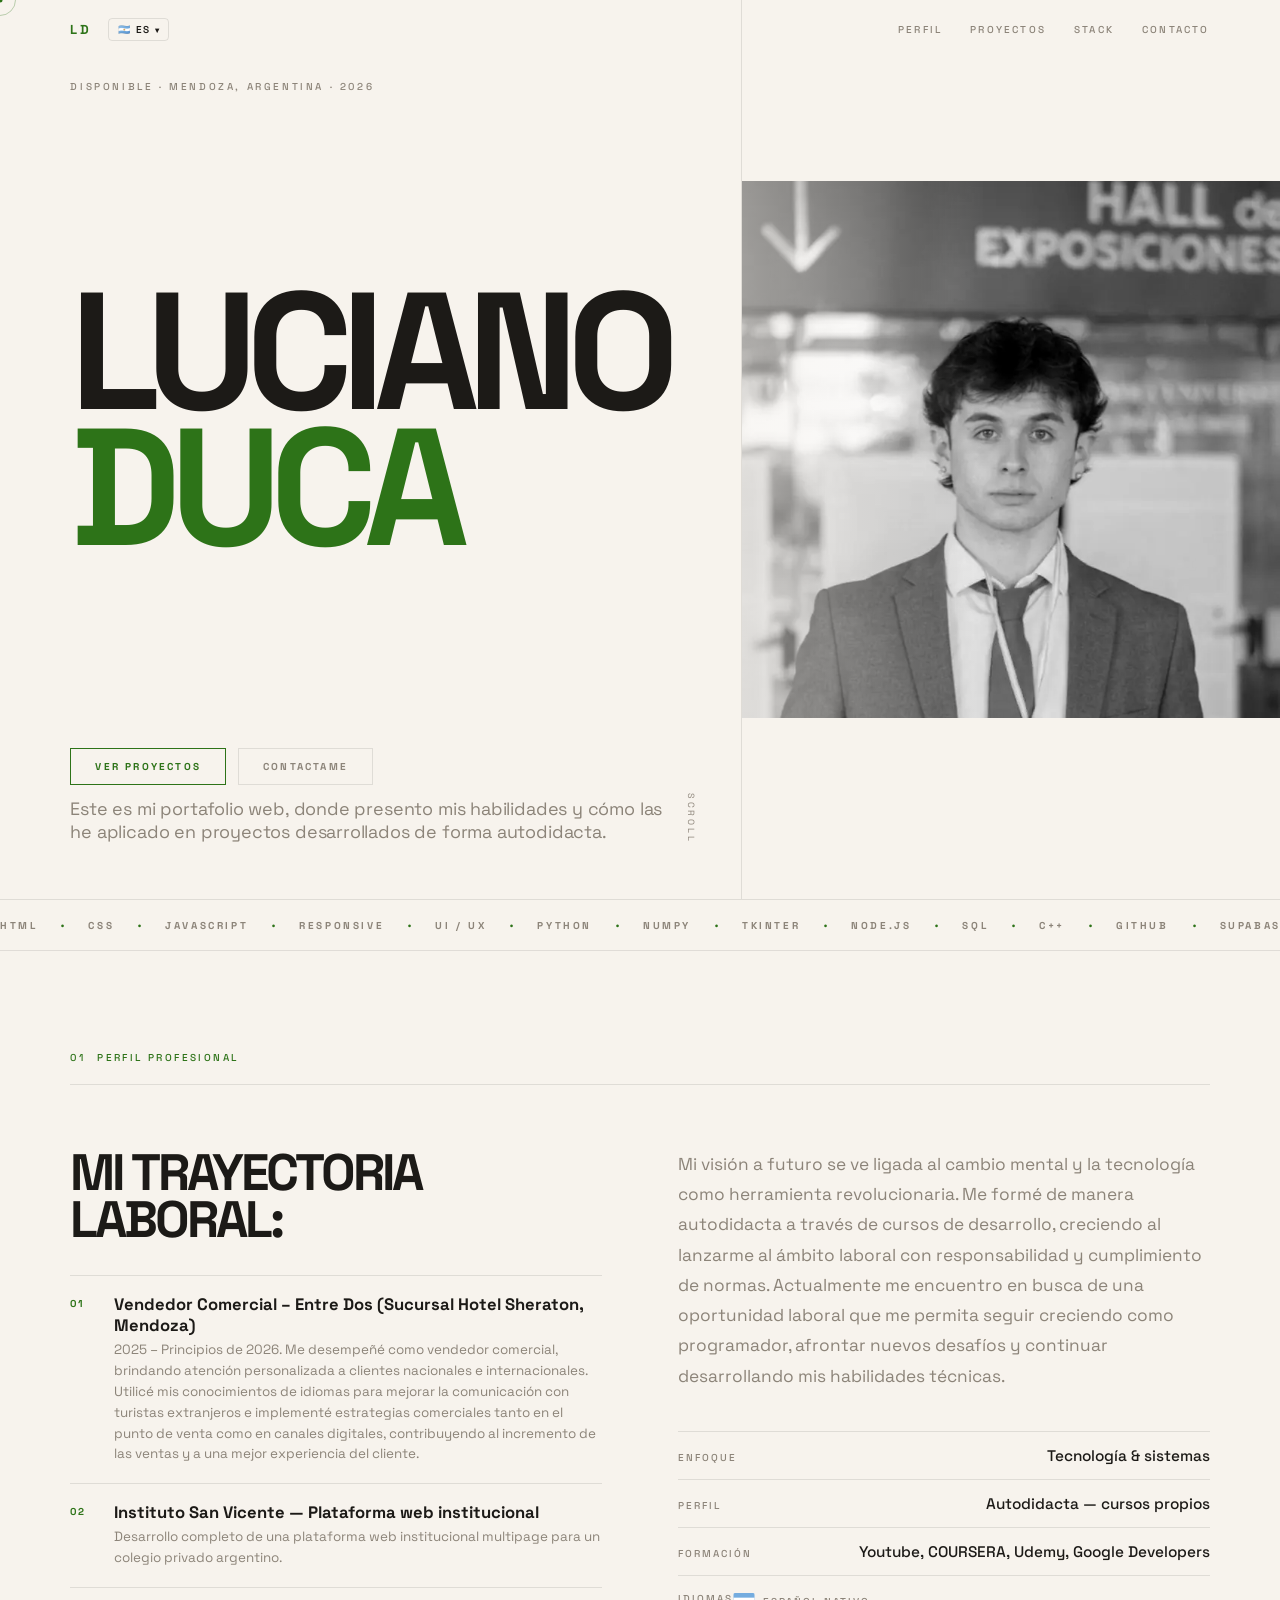
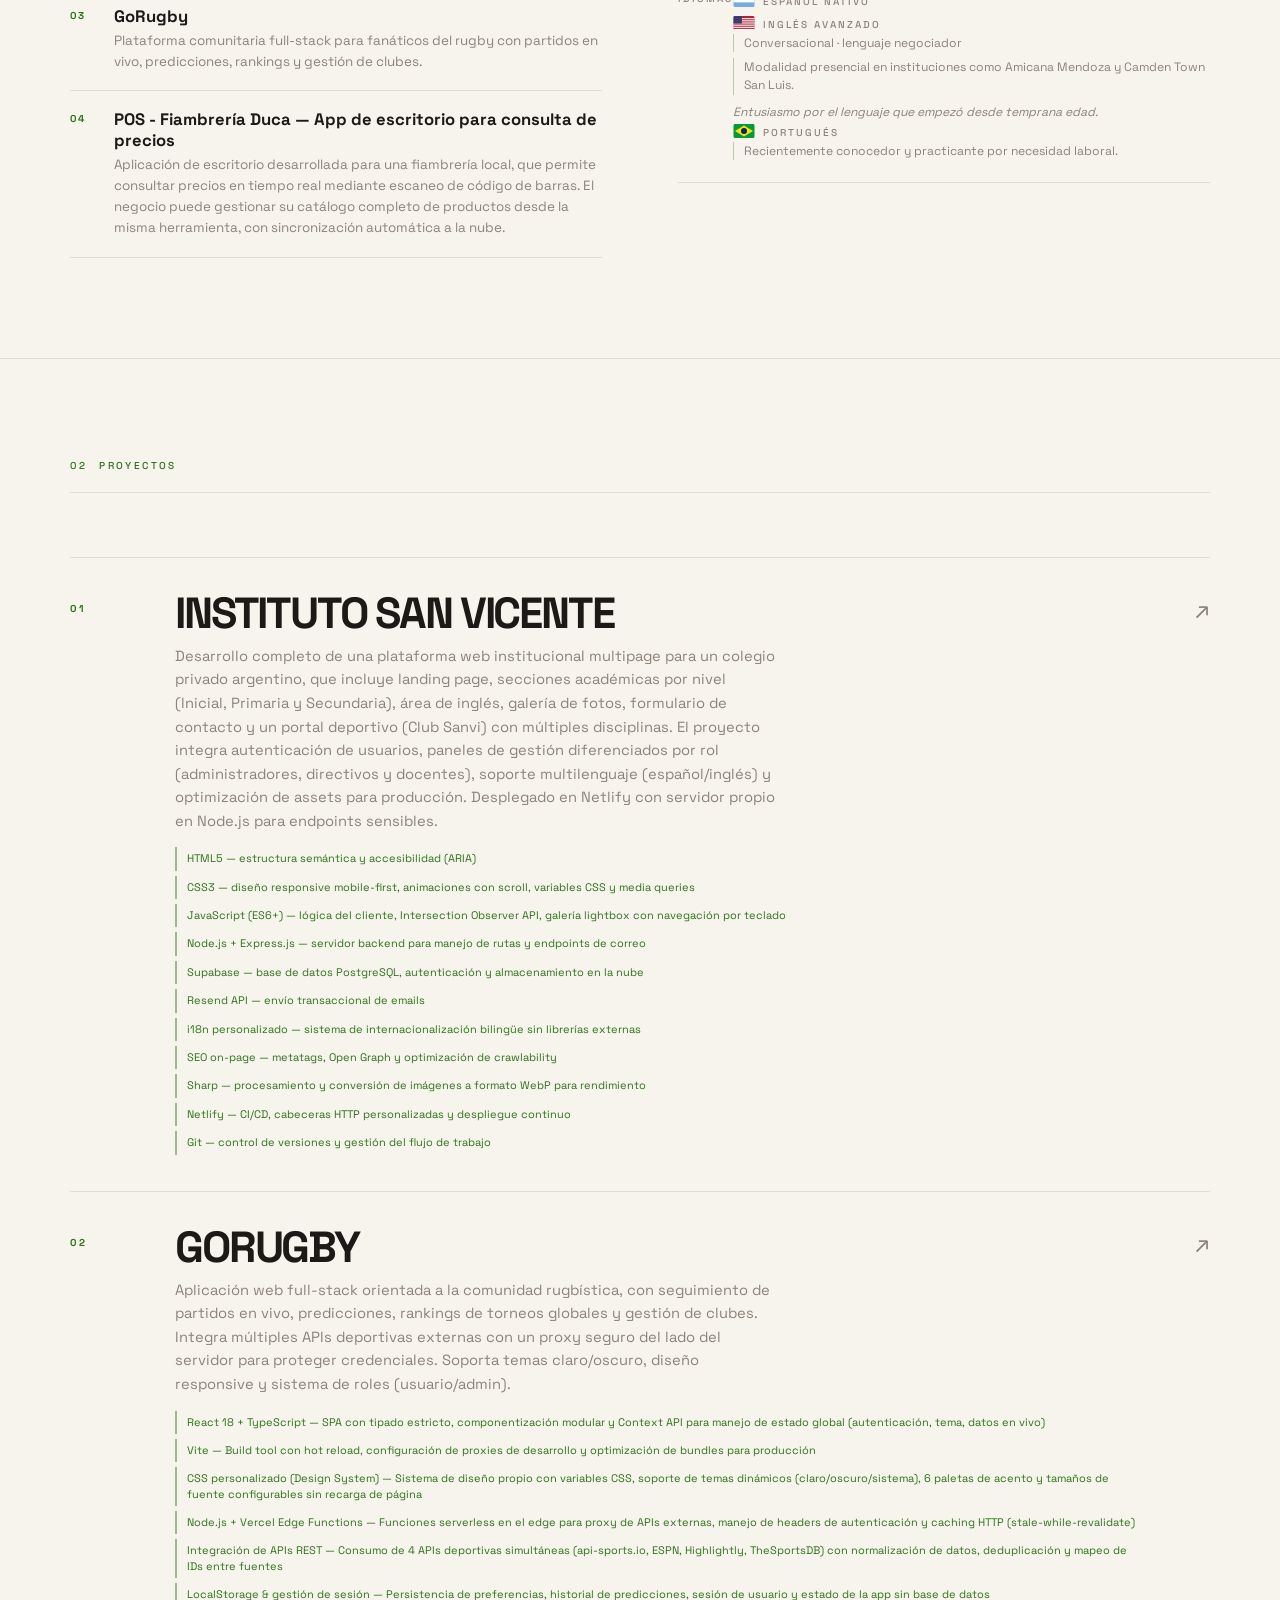
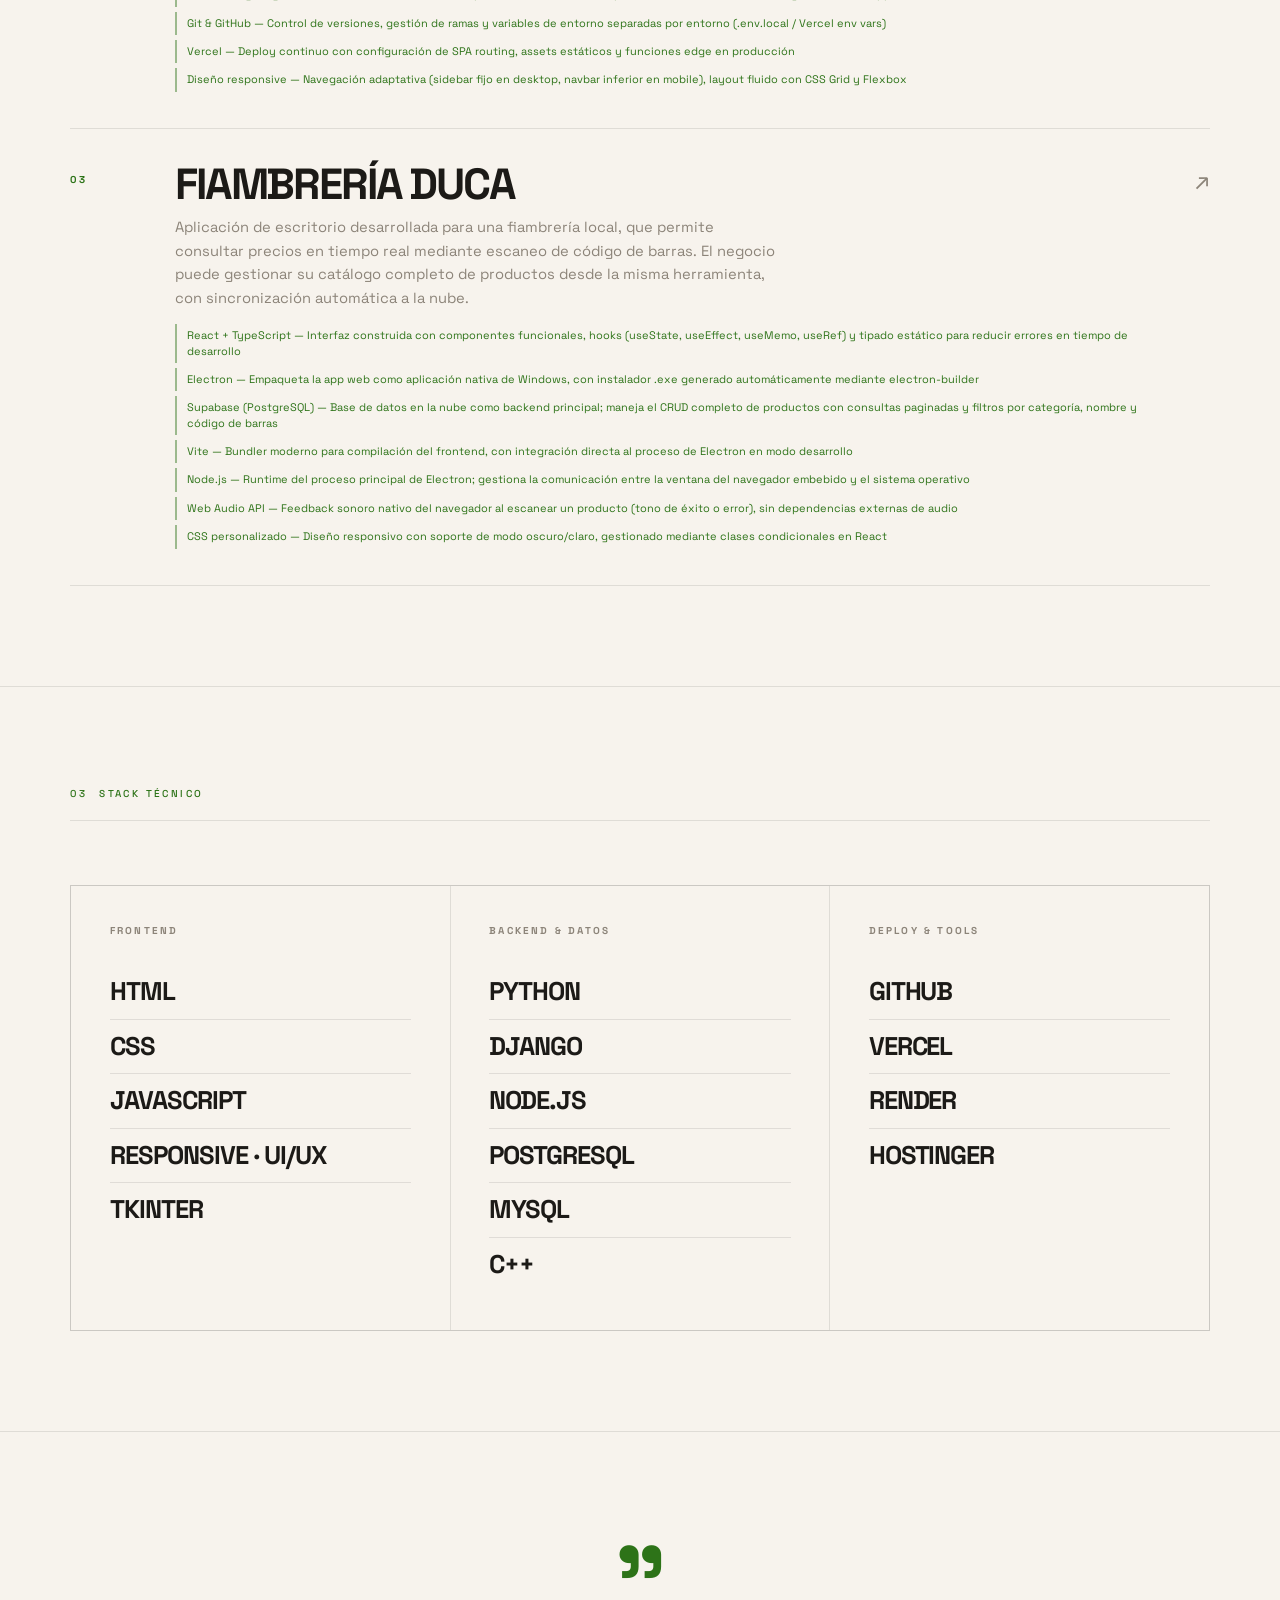
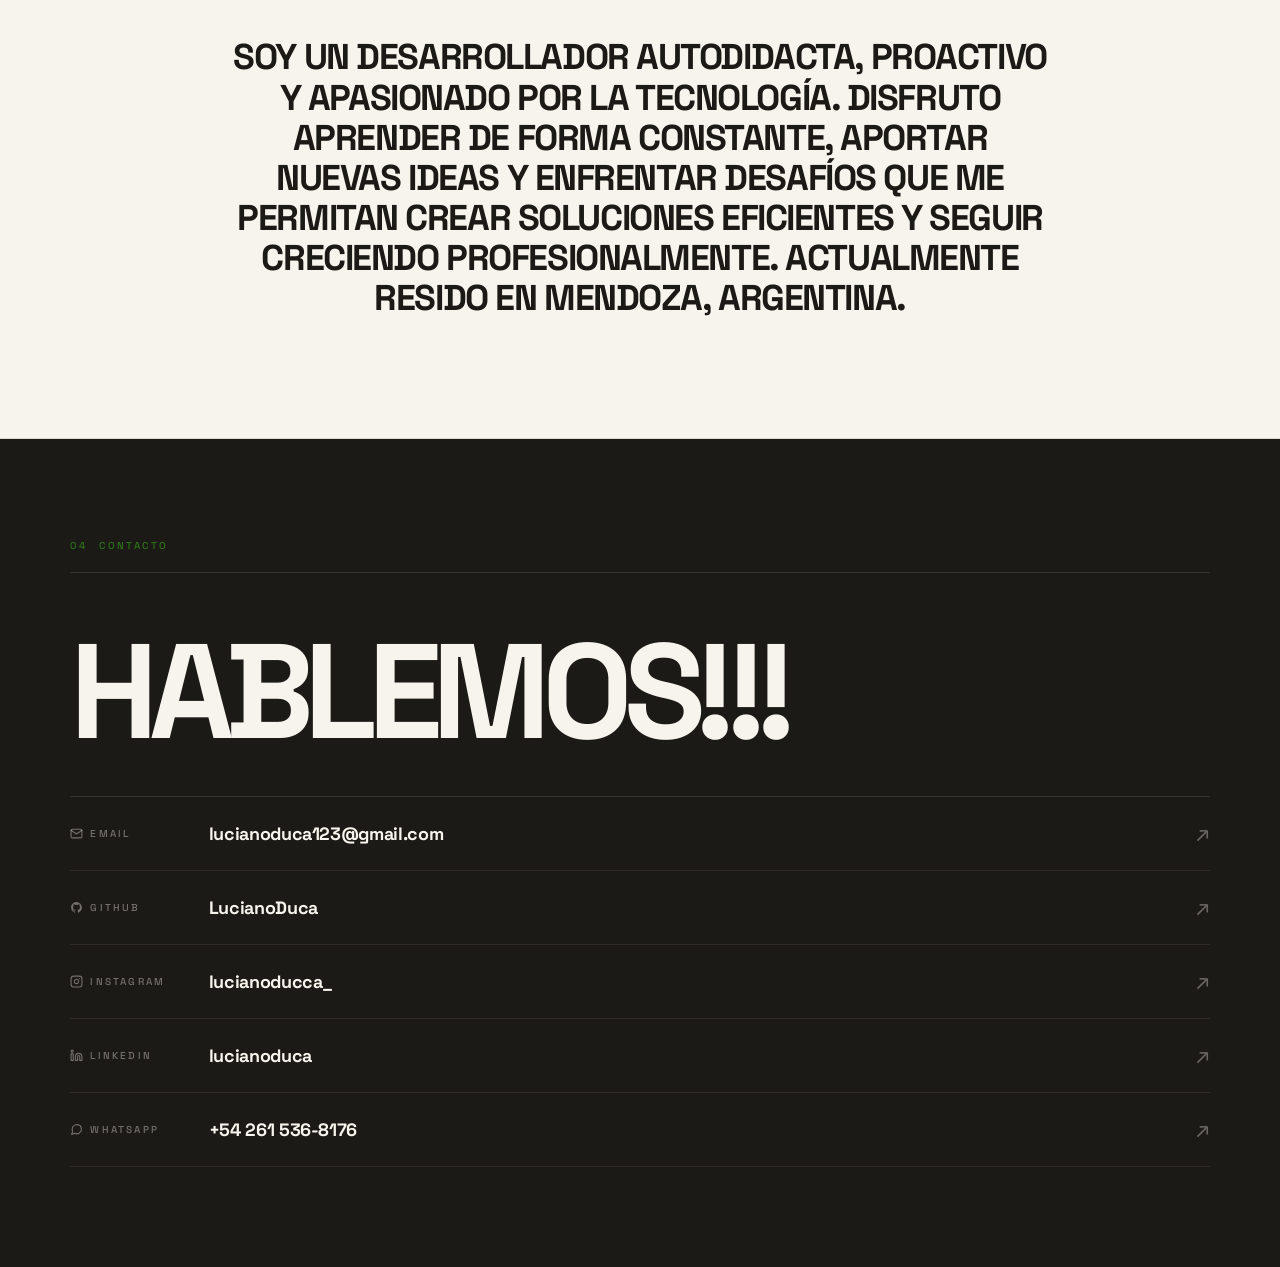
==== commit 8edbec02: "Update index.html and add imagen-cv.webp" ====
--- a/index.html
+++ b/index.html
@@ -79,7 +79,7 @@
       </div>
 
       <div class="hero-right fade d1">
-        <img src="assets/img/DSC02893.png" alt="Luciano Duca" loading="lazy" />
+        <img src="assets/img/imagen-cv.webp" alt="Luciano Duca" loading="lazy" />
       </div>
 
     </section>
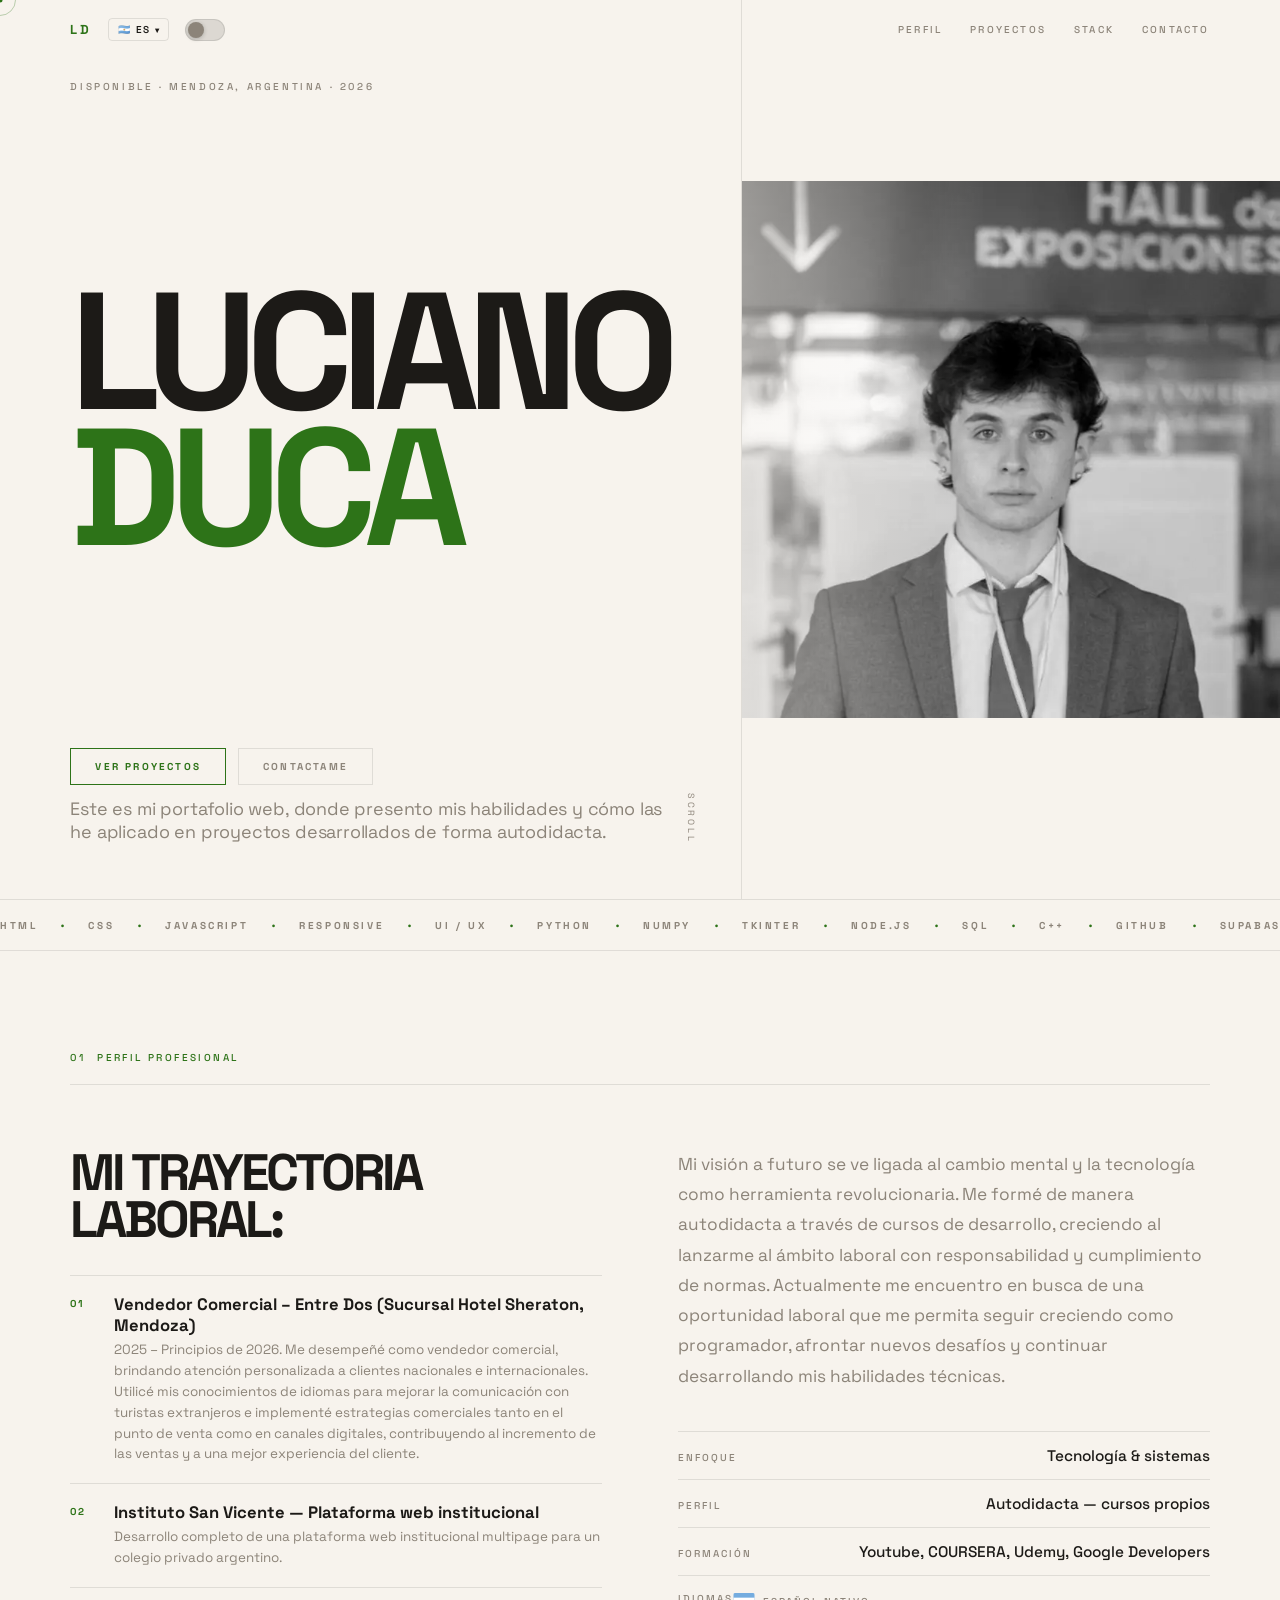
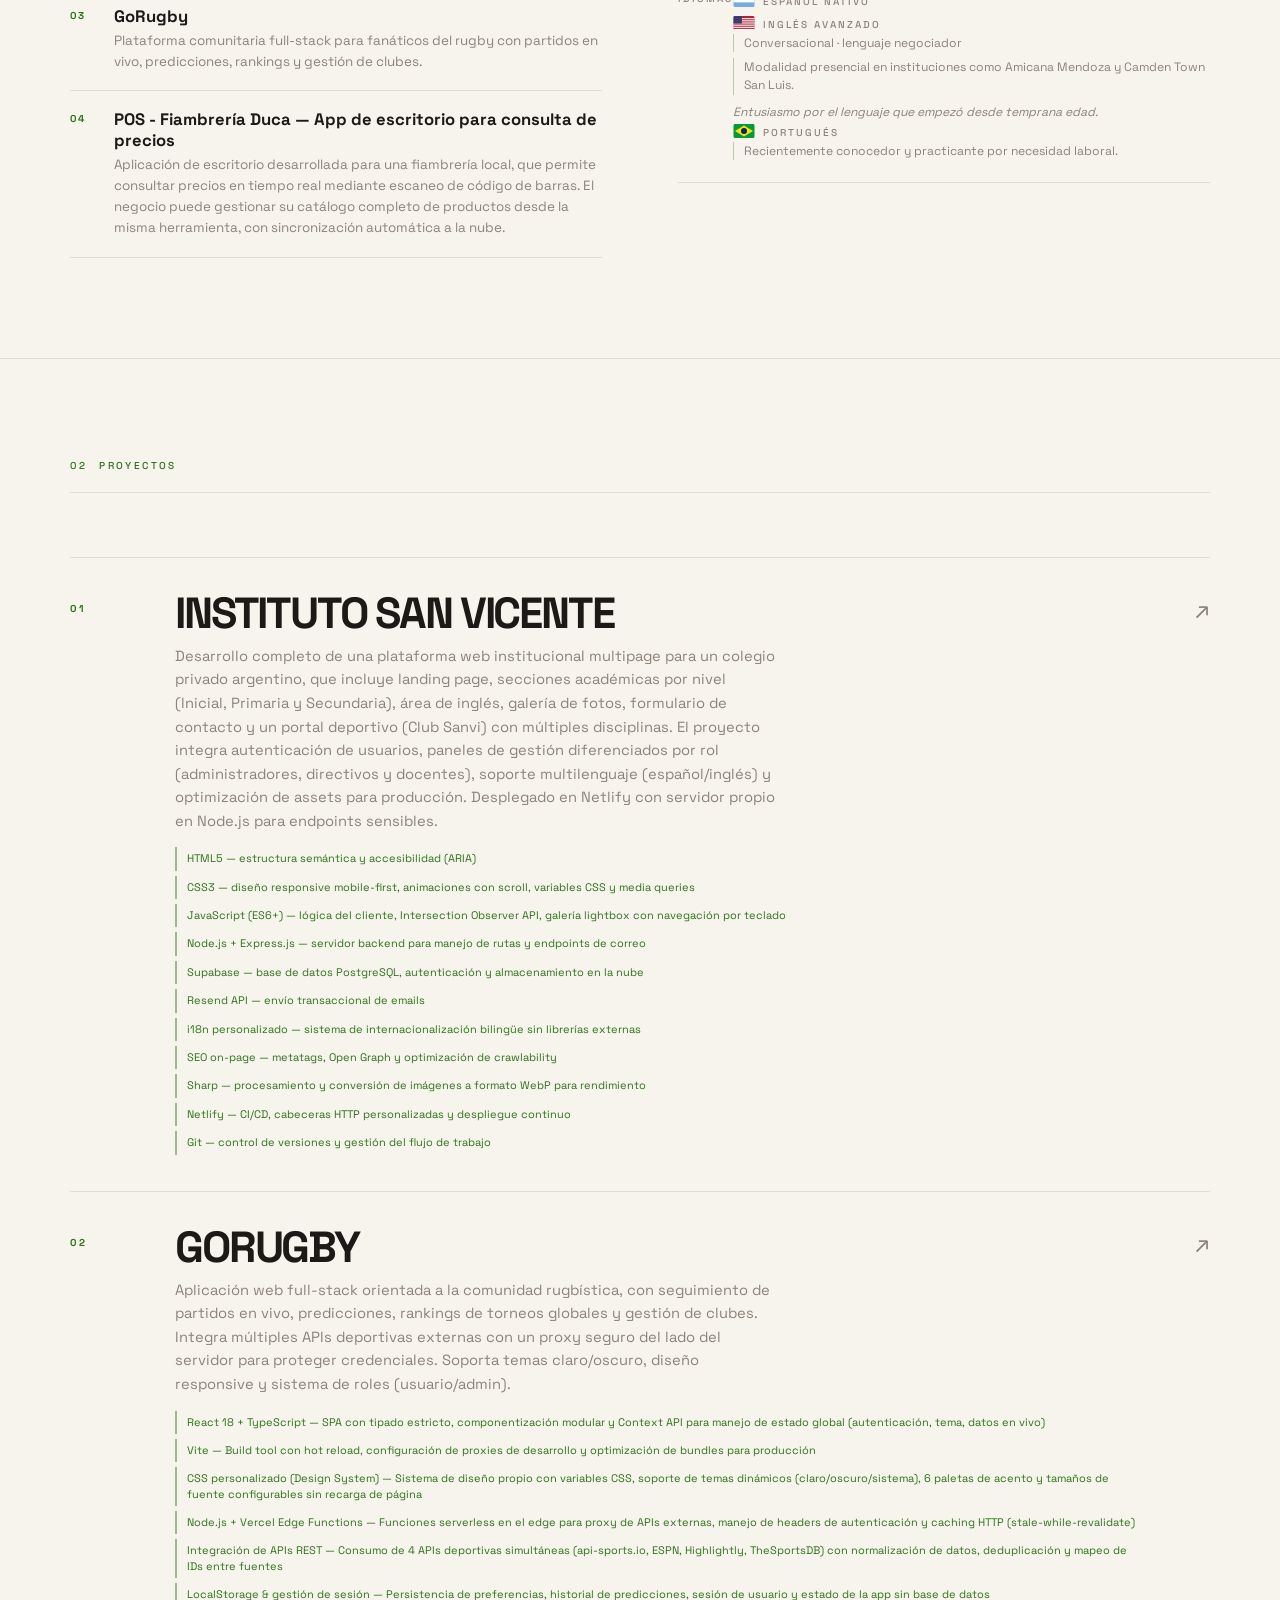
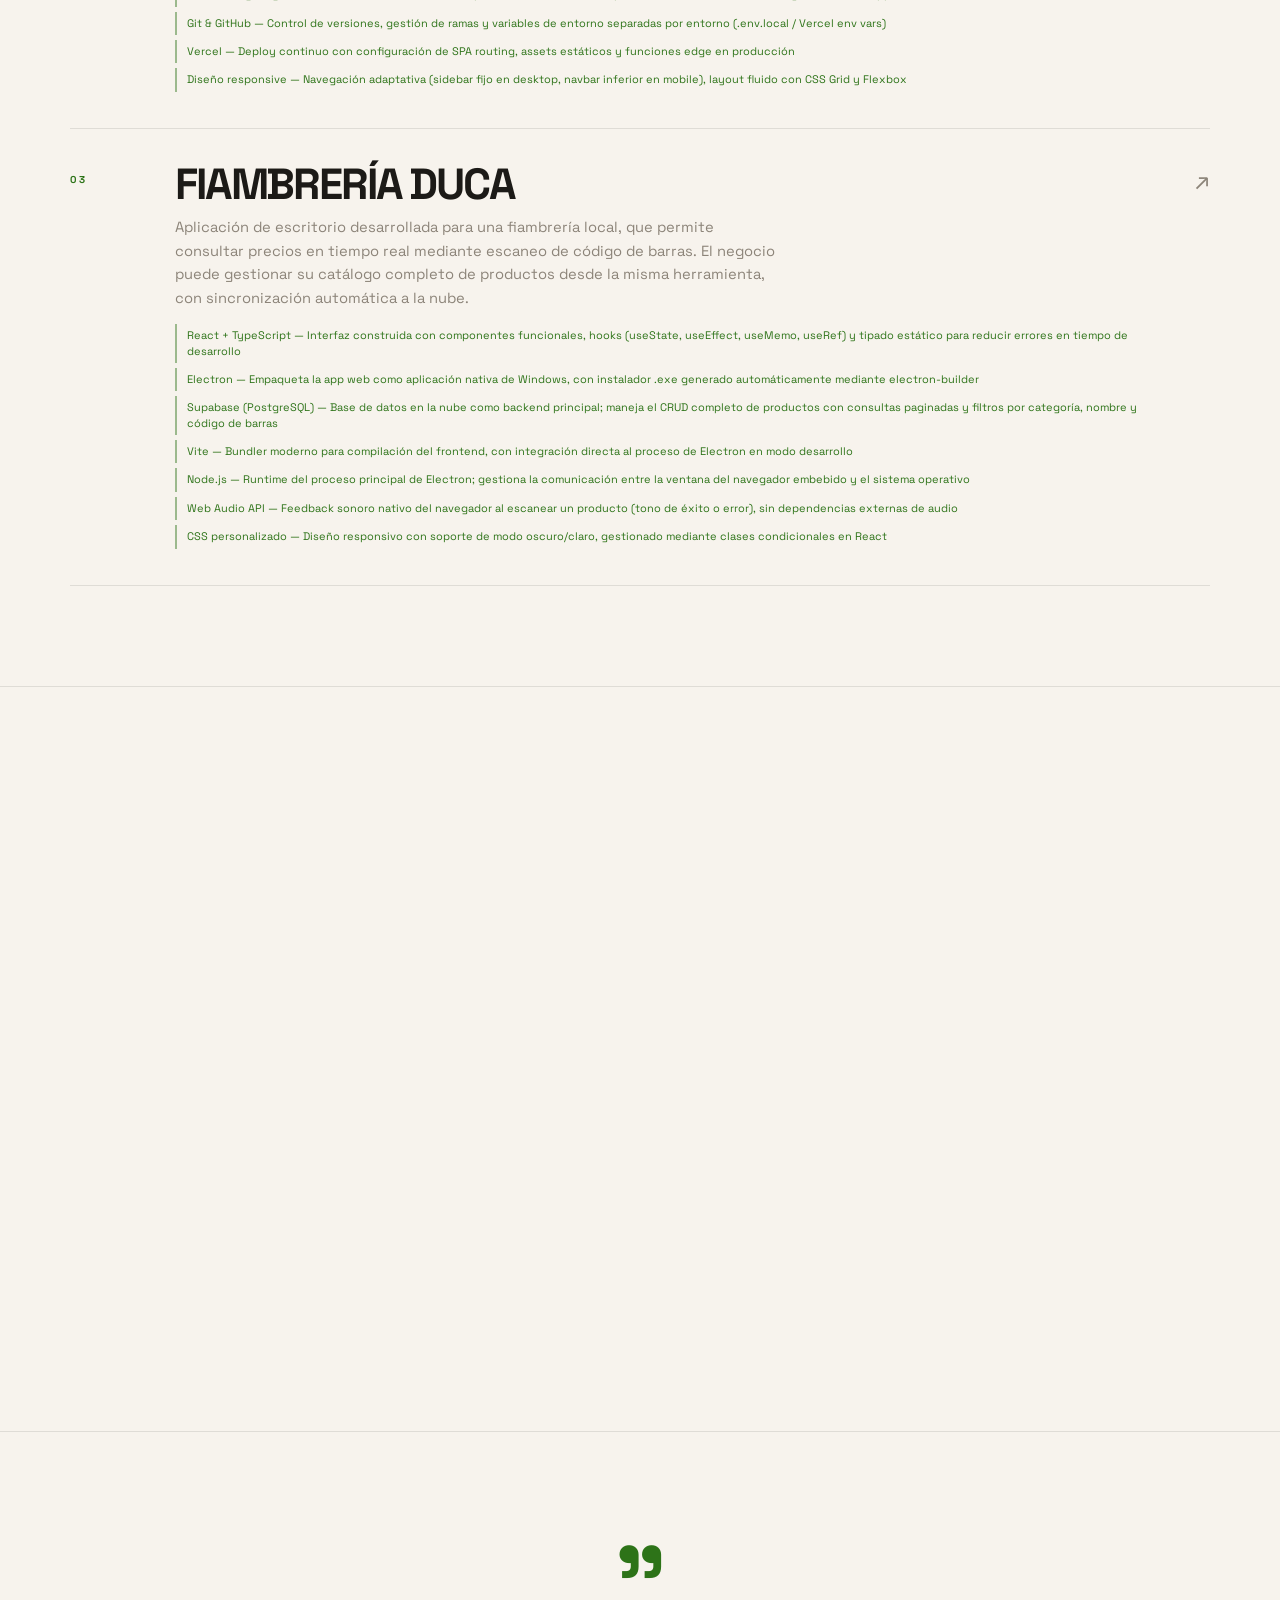
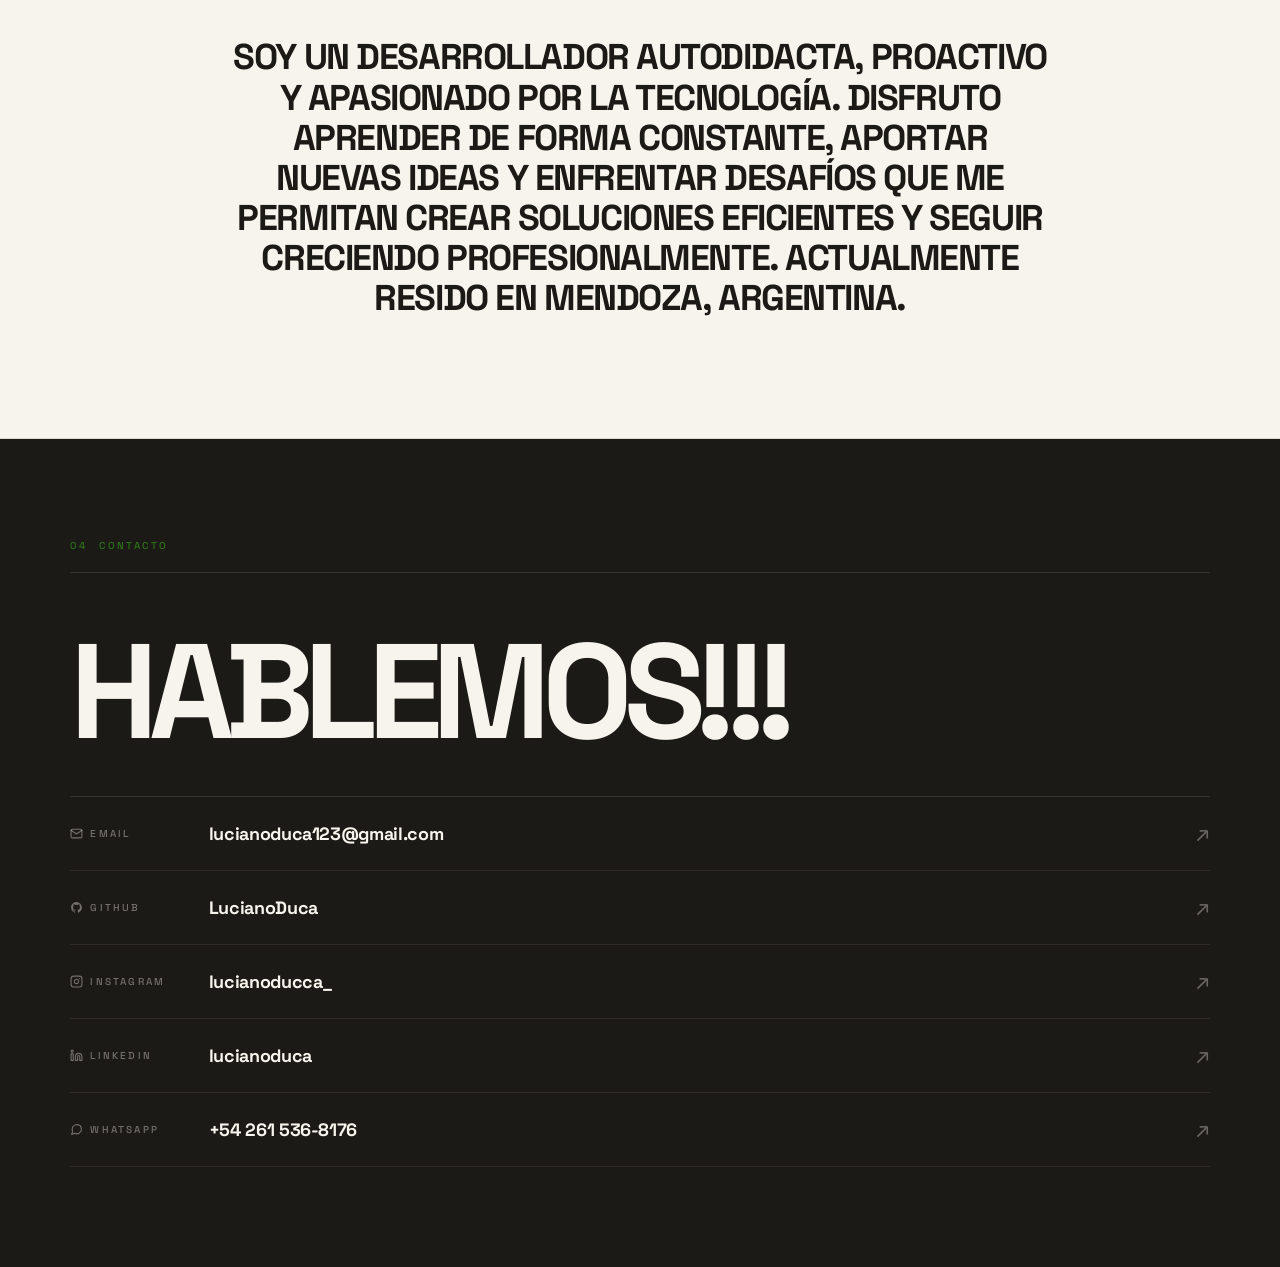
==== commit 01c7cc9e: "Refactor gallery layout, add lightbox and funcionalidades per project" ====
--- a/index.html
+++ b/index.html
@@ -8,11 +8,12 @@
   <meta property="og:title" content="Luciano Duca — CV" />
   <meta property="og:description" content="Desarrollo web, sistemas y automatizaciones. Mendoza, Argentina." />
   <meta property="og:type" content="website" />
-  <link rel="icon" type="image/svg+xml" href="assets/img/favicon.svg" />
+  <link rel="icon" type="image/svg+xml" href="assets/img/favicon2.svg" />
   <link rel="preconnect" href="https://fonts.googleapis.com">
   <link rel="preconnect" href="https://fonts.gstatic.com" crossorigin>
   <link href="https://fonts.googleapis.com/css2?family=Space+Grotesk:wght@400;500;700;900&display=swap" rel="stylesheet">
-  <link rel="stylesheet" href="styles.css" />
+  <link rel="stylesheet" href="css/styles.css" />
+  <script>(function(){var t=localStorage.getItem('theme');if(t==='dark'||(!t&&matchMedia('(prefers-color-scheme:dark)').matches))document.documentElement.setAttribute('data-theme','dark');})();</script>
 </head>
 <body>
 
@@ -37,13 +38,14 @@
           <button class="lang-option" data-lang="de">🇩🇪 Deutsch</button>
         </div>
       </div>
+      <button class="theme-toggle" id="themeBtn" aria-label="Cambiar tema claro/oscuro" role="switch"></button>
     </div>
     <button class="menu-btn" id="menuBtn" aria-label="Abrir menú">
       <span></span><span></span>
     </button>
     <nav id="navMenu">
       <a href="#perfil" data-i18n="nav-perfil">Perfil</a>
-      <a href="#proyectos" data-i18n="nav-proyectos">Proyectos</a>
+      <a href="proyectos.html" data-i18n="nav-proyectos">Proyectos</a>
       <a href="#stack">Stack</a>
       <a href="#contacto" data-i18n="nav-contacto">Contacto</a>
     </nav>
@@ -363,7 +365,8 @@
 
   </main>
 
-  <script src="i18n.js"></script>
-  <script src="script.js"></script>
+  <script src="js/i18n.js"></script>
+  <script src="js/script.js"></script>
+  <script src="js/theme.js"></script>
 </body>
 </html>
--- a/css/styles.css
+++ b/css/styles.css
@@ -0,0 +1,782 @@
+/* ─── VARIABLES ─────────────────────────────────── */
+:root {
+  --bg:     #f7f3ed;   /* blanco papel cálido */
+  --text:   #1c1a17;   /* negro cálido */
+  --muted:  #8c8479;   /* gris cálido */
+  --accent: #2d7318;   /* verde bosque legible sobre claro */
+  --line:   rgba(26,24,22,.1);
+  --pad:    clamp(24px, 5.5vw, 88px);
+}
+
+/* ─── RESET ─────────────────────────────────────── */
+*, *::before, *::after { margin: 0; padding: 0; box-sizing: border-box; }
+html  { scroll-behavior: smooth; }
+body  {
+  background: var(--bg);
+  color: var(--text);
+  font-family: 'Space Grotesk', sans-serif;
+  overflow-x: hidden;
+  -webkit-font-smoothing: antialiased;
+  animation: body-in .5s ease both;
+}
+@keyframes body-in { from { opacity:0; } to { opacity:1; } }
+a { color: inherit; text-decoration: none; }
+
+/* ─── CURSOR ─────────────────────────────────────── */
+@media (hover:hover) and (pointer:fine) { * { cursor:none !important; } }
+
+.cursor-dot {
+  width:5px; height:5px;
+  background: var(--accent);
+  border-radius:50%;
+  position:fixed; pointer-events:none; z-index:9999;
+  transform:translate(-50%,-50%);
+}
+.cursor-ring {
+  width:32px; height:32px;
+  border:1px solid rgba(45,115,24,.3);
+  border-radius:50%;
+  position:fixed; pointer-events:none; z-index:9998;
+  transform:translate(-50%,-50%);
+  transition: width .2s, height .2s, border-color .2s, background .2s;
+}
+.cursor-ring.on {
+  width:56px; height:56px;
+  border-color:rgba(45,115,24,.15);
+  background:rgba(45,115,24,.06);
+}
+@media (hover:none) { .cursor-dot,.cursor-ring { display:none; } }
+
+/* ─── PROGRESS BAR ───────────────────────────────── */
+.progress-bar {
+  position:fixed; top:0; left:0; height:1px;
+  background:var(--accent); z-index:9997; width:0%;
+}
+
+/* ─── NAV ────────────────────────────────────────── */
+.nav {
+  position:fixed; top:0; left:0; right:0; z-index:100;
+  height:60px; padding:0 var(--pad);
+  display:flex; align-items:center; justify-content:space-between;
+  border-bottom:1px solid transparent;
+  transition: background .3s, border-color .3s, backdrop-filter .3s;
+}
+.nav.stuck {
+  background:rgba(247,243,237,.95);
+  border-color:var(--line);
+  backdrop-filter:blur(20px);
+}
+.nav-left {
+  display:flex; align-items:center; gap:16px;
+}
+.nav-brand {
+  font-size:13px; font-weight:900;
+  letter-spacing:.22em; color:var(--accent);
+}
+
+/* ─── LANG SWITCHER ─────────────────────────────── */
+.lang-switcher { position:relative; }
+.lang-btn {
+  display:flex; align-items:center; gap:5px;
+  background:transparent; border:1px solid var(--line);
+  border-radius:4px; padding:4px 9px; cursor:pointer;
+  font-family:inherit; font-size:10px; font-weight:600;
+  letter-spacing:.08em; color:var(--text);
+  transition:border-color .2s, color .2s;
+}
+.lang-btn:hover { border-color:var(--accent); color:var(--accent); }
+.lang-arrow {
+  font-size:8px; line-height:1;
+  transition:transform .2s; display:inline-block;
+}
+.lang-switcher.open .lang-arrow { transform:rotate(180deg); }
+.lang-dropdown {
+  position:absolute; top:calc(100% + 8px); left:0;
+  background:rgba(247,243,237,.98);
+  border:1px solid var(--line); border-radius:6px;
+  overflow:hidden; min-width:140px;
+  box-shadow:0 8px 24px rgba(0,0,0,.08);
+  z-index:200;
+}
+.lang-option {
+  display:block; width:100%; background:transparent; border:0;
+  padding:10px 14px; text-align:left;
+  font-family:inherit; font-size:11px;
+  color:var(--text); cursor:pointer;
+  transition:background .15s, color .15s;
+}
+.lang-option:hover { background:rgba(45,115,24,.08); color:var(--accent); }
+.lang-option.active { color:var(--accent); font-weight:700; }
+.lang-option + .lang-option { border-top:1px solid var(--line); }
+.nav nav { display:flex; gap:28px; }
+.nav nav a {
+  font-size:10px; font-weight:500;
+  letter-spacing:.22em; text-transform:uppercase;
+  color:var(--muted); transition:color .2s;
+  position:relative;
+}
+.nav nav a::after {
+  content:''; position:absolute;
+  bottom:-2px; left:0; width:0; height:1px;
+  background:var(--accent); transition:width .25s;
+}
+.nav nav a:hover        { color:var(--text); }
+.nav nav a:hover::after { width:100%; }
+.menu-btn {
+  display:none; width:40px; height:40px;
+  border:0; background:transparent;
+}
+.menu-btn span {
+  display:block; height:1px; width:22px;
+  background:var(--text); margin:7px auto; transition:.3s;
+}
+.menu-btn.open span:first-child { transform:translateY(4px) rotate(45deg); }
+.menu-btn.open span:last-child  { transform:translateY(-4px) rotate(-45deg); }
+
+/* ─── FADE REVEAL ────────────────────────────────── */
+.fade { opacity:0; transition:opacity .8s ease; }
+.fade.in { opacity:1; }
+.d1 { transition-delay:.1s; }
+.d2 { transition-delay:.2s; }
+.d3 { transition-delay:.3s; }
+
+/* ─── HERO ───────────────────────────────────────── */
+.hero {
+  display:grid;
+  grid-template-columns:1fr clamp(280px,42vw,600px);
+  min-height:100svh;
+  border-bottom:1px solid var(--line);
+}
+
+.hero-left {
+  display:flex; flex-direction:column;
+  justify-content:space-between;
+  padding:80px clamp(20px,3.5vw,56px) 56px var(--pad);
+  border-right:1px solid var(--line);
+}
+
+.hero-label {
+  font-size:10px; font-weight:500;
+  letter-spacing:.26em; text-transform:uppercase;
+  color:var(--muted);
+}
+
+.hero-name { flex:1; display:flex; align-items:center; }
+.hero-name h1 {
+  font-size:clamp(4rem,13vw,17rem);
+  font-weight:900; line-height:.82;
+  letter-spacing:-.07em; text-transform:uppercase;
+}
+.hero-name h1 span { display:block; }
+.hero-name .accent { color:var(--accent); }
+
+.hero-foot {
+  display:flex; align-items:flex-end;
+  justify-content:space-between; gap:16px;
+}
+.hero-sub {
+  font-size:clamp(.9rem,1.4vw,1.15rem);
+  color:var(--muted); letter-spacing:-.01em;
+}
+
+/* CTA buttons */
+.hero-actions {
+  display:flex; gap:12px; flex-wrap:wrap;
+}
+.hero-cta {
+  display:inline-flex; align-items:center;
+  padding:11px 24px;
+  font-size:10px; font-weight:700;
+  letter-spacing:.22em; text-transform:uppercase;
+  border:1px solid var(--accent); color:var(--accent);
+  transition:background .25s, color .25s;
+}
+.hero-cta:hover {
+  background:var(--accent);
+  color:var(--bg);
+}
+.hero-cta--ghost {
+  border-color:var(--line);
+  color:var(--muted);
+}
+.hero-cta--ghost:hover {
+  border-color:var(--text);
+  color:var(--text);
+  background:transparent;
+}
+
+/* Scroll indicator */
+.scroll-hint {
+  display:flex; flex-direction:column;
+  align-items:center; gap:8px; flex-shrink:0;
+}
+.scroll-hint span {
+  font-size:9px; letter-spacing:.3em;
+  text-transform:uppercase; color:var(--muted);
+  writing-mode:vertical-rl;
+}
+.scroll-line {
+  width:1px; height:0;
+  background:var(--accent);
+  animation:line-draw 2.4s ease-in-out infinite;
+}
+@keyframes line-draw {
+  0%   { height:0;    opacity:1; }
+  65%  { height:48px; opacity:1; }
+  100% { height:48px; opacity:0; }
+}
+
+/* Columna derecha — foto cuadrada */
+.hero-right {
+  position:relative;
+  overflow:hidden;
+  background:#d5d0c8;
+  aspect-ratio:1/1;
+  align-self:center;
+}
+.hero-right img {
+  width:100%; height:100%;
+  object-fit:cover; object-position:center 25%;
+  filter:grayscale(1) contrast(1.04) brightness(.98);
+  display:block;
+}
+.hero-right::after {
+  content:'';
+  position:absolute; inset:0;
+  background:linear-gradient(to right, rgba(247,243,237,.45) 0%, transparent 45%);
+  pointer-events:none;
+}
+
+/* ─── MARQUEE ────────────────────────────────────── */
+.marquee-wrap {
+  overflow:hidden;
+  background:var(--bg);
+  border-bottom:1px solid var(--line);
+  padding:16px 0;
+}
+.marquee-inner {
+  display:flex; width:max-content;
+  animation:scroll-x 26s linear infinite;
+}
+@keyframes scroll-x {
+  from { transform:translateX(0); }
+  to   { transform:translateX(-50%); }
+}
+.marquee-track {
+  display:flex; align-items:center;
+  gap:24px; padding-right:24px;
+  white-space:nowrap;
+}
+.marquee-track span {
+  font-size:10px; font-weight:700;
+  letter-spacing:.26em; text-transform:uppercase;
+  color:var(--muted);
+}
+.marquee-track b {
+  font-weight:900; font-size:14px;
+  color:var(--accent); opacity:1;
+}
+
+/* ─── ETIQUETA DE SECCIÓN ────────────────────────── */
+.sec-label {
+  display:flex; align-items:baseline; gap:12px;
+  padding-bottom:20px;
+  border-bottom:1px solid var(--line);
+  margin-bottom:64px;
+  font-size:10px; font-weight:500;
+  letter-spacing:.24em; text-transform:uppercase;
+  color:var(--muted);
+}
+.sec-label span { color:var(--accent); }
+
+/* ─── PERFIL ─────────────────────────────────────── */
+.s-perfil {
+  padding:100px var(--pad);
+  border-bottom:1px solid var(--line);
+}
+.perfil-grid {
+  display:grid;
+  grid-template-columns:1fr 1fr;
+  gap:clamp(40px,6vw,100px);
+  align-items:start;
+}
+.perfil-grid h2 {
+  font-size:clamp(2rem,4vw,4.8rem);
+  font-weight:900; line-height:.92;
+  letter-spacing:-.06em; text-transform:uppercase;
+}
+.perfil-grid > div > p {
+  color:var(--muted);
+  font-size:clamp(.95rem,1.35vw,1.15rem);
+  line-height:1.75; font-weight:400;
+}
+.meta-rows {
+  margin-top:40px;
+  border-top:1px solid var(--line);
+}
+.meta-row {
+  display:flex; justify-content:space-between;
+  align-items:baseline;
+  padding:14px 0;
+  border-bottom:1px solid var(--line);
+}
+.meta-row span {
+  font-size:10px; font-weight:500;
+  letter-spacing:.2em; text-transform:uppercase;
+  color:var(--muted); flex-shrink:0; padding-top:2px;
+}
+.meta-row strong {
+  font-size:clamp(.9rem,1.2vw,1.05rem);
+  font-weight:500;
+}
+.meta-row--tall { align-items:flex-start; }
+.meta-row--tall strong { display:block; margin-bottom:4px; }
+.flag-icon {
+  display:inline-block;
+  width:22px; height:14px;
+  vertical-align:middle;
+  margin-right:8px;
+  border-radius:2px;
+  flex-shrink:0;
+  position:relative; top:-1px;
+}
+.lang-sub {
+  display:block;
+  margin-top:-2px; margin-bottom:8px;
+  padding-left:10px;
+  border-left:1px solid rgba(45,115,24,.3);
+  font-size:clamp(.75rem,.95vw,.82rem);
+  color:var(--muted); font-weight:400;
+  line-height:1.5;
+}
+.meta-note {
+  display:block; margin-top:8px;
+  font-size:clamp(.75rem,.95vw,.82rem);
+  color:var(--muted); font-weight:400;
+  line-height:1.5; font-style:italic;
+}
+
+/* ─── TRAYECTORIA ────────────────────────────────── */
+.tray-list {
+  margin-top:32px;
+  border-top:1px solid var(--line);
+}
+.tray-item {
+  display:grid;
+  grid-template-columns:28px 1fr;
+  gap:16px;
+  padding:18px 0;
+  border-bottom:1px solid var(--line);
+  align-items:start;
+}
+.tray-num {
+  font-size:10px; font-weight:700;
+  letter-spacing:.2em; color:var(--accent);
+  padding-top:3px;
+}
+.tray-item strong {
+  display:block;
+  font-size:clamp(.95rem,1.3vw,1.1rem);
+  font-weight:700; margin-bottom:4px;
+}
+.tray-item p {
+  font-size:clamp(.82rem,1.05vw,.9rem);
+  color:var(--muted); line-height:1.55;
+}
+.tray-sub {
+  margin-top:14px;
+  padding:14px 0 0 12px;
+  border-left:1px solid var(--accent);
+}
+.tray-sub-label {
+  display:block;
+  font-size:10px; font-weight:700;
+  letter-spacing:.18em; text-transform:uppercase;
+  color:var(--accent); margin-bottom:6px;
+}
+.tray-sub p {
+  font-size:clamp(.8rem,1vw,.88rem);
+  color:var(--muted); line-height:1.55;
+}
+
+/* ─── PROYECTOS ──────────────────────────────────── */
+.s-proyectos {
+  padding:100px var(--pad);
+  border-bottom:1px solid var(--line);
+}
+.proj-list { border-top:1px solid var(--line); }
+a.proj-row { display:grid; }
+
+.proj-row {
+  display:grid;
+  grid-template-columns:60px 1fr auto;
+  gap:clamp(16px,3.5vw,56px);
+  align-items:center;
+  padding:36px 0;
+  border-bottom:1px solid var(--line);
+  transition:padding-left .35s ease;
+  position:relative;
+}
+.proj-row::before {
+  content:'';
+  position:absolute; left:0; top:0; bottom:0;
+  width:2px; background:var(--accent);
+  transform:scaleY(0); transform-origin:top;
+  transition:transform .35s ease;
+}
+.proj-row:hover::before { transform:scaleY(1); }
+.proj-row:hover         { padding-left:20px; }
+
+.proj-num {
+  font-size:10px; font-weight:700;
+  letter-spacing:.22em; color:var(--accent);
+  align-self:start; padding-top:8px;
+}
+.proj-info h3 {
+  font-size:clamp(1.7rem,3.4vw,4.2rem);
+  font-weight:900; letter-spacing:-.05em;
+  text-transform:uppercase; line-height:.9;
+  transition:color .25s;
+}
+.proj-row:hover .proj-info h3 { color:var(--accent); }
+
+.proj-info p {
+  margin-top:12px; max-width:600px;
+  color:var(--muted);
+  font-size:clamp(.88rem,1.15vw,1rem);
+  line-height:1.6;
+}
+.proj-arrow {
+  font-size:1.5rem; color:var(--muted);
+  transition:color .25s, transform .25s;
+  align-self:start;
+}
+.proj-row:hover .proj-arrow {
+  color:var(--accent);
+  transform:translate(4px,-4px);
+}
+.proj-tags {
+  display:flex; flex-direction:column; gap:5px; margin-top:14px;
+}
+.proj-tags span {
+  font-size:11px; font-weight:400;
+  color:var(--accent); padding:4px 10px;
+  border-left:2px solid rgba(45,115,24,.45);
+  line-height:1.4;
+}
+
+/* ─── STACK ──────────────────────────────────────── */
+.s-stack {
+  padding:100px var(--pad);
+  border-bottom:1px solid var(--line);
+}
+
+.stack-grid {
+  display:grid;
+  grid-template-columns:repeat(3,1fr);
+  border:1px solid var(--line);
+  gap:1px;
+  background:var(--line);
+}
+.stack-col {
+  background:var(--bg);
+  padding:clamp(28px,3vw,48px);
+}
+.stack-col h4 {
+  font-size:10px; font-weight:700;
+  letter-spacing:.22em; text-transform:uppercase;
+  color:var(--muted); margin-bottom:28px;
+}
+.stack-col ul { list-style:none; }
+.stack-col li {
+  font-size:clamp(1.2rem,2vw,2rem);
+  font-weight:900; letter-spacing:-.04em;
+  text-transform:uppercase; line-height:1;
+  padding:14px 0;
+  border-bottom:1px solid var(--line);
+  color:var(--text);
+  transition:color .2s, padding-left .2s;
+}
+.stack-col li:last-child { border-bottom:none; }
+.stack-col li:hover {
+  color:var(--accent);
+  padding-left:10px;
+}
+
+/* ─── FRASE ──────────────────────────────────────── */
+.s-frase {
+  padding:120px var(--pad);
+  border-bottom:1px solid var(--line);
+  display:grid; place-items:center; text-align:center;
+}
+.s-frase blockquote {
+  max-width:820px;
+  font-size:clamp(1.3rem,2.8vw,2.8rem);
+  font-weight:700; letter-spacing:-.04em;
+  text-transform:uppercase; line-height:1.12;
+  font-style:normal; color:var(--text);
+  position:relative;
+}
+.s-frase blockquote::before {
+  content:'"';
+  display:block;
+  font-size:clamp(3rem,8vw,9rem);
+  line-height:.6;
+  color:var(--accent);
+  margin-bottom:24px;
+  letter-spacing:0;
+  font-weight:900;
+}
+
+/* ─── CONTACTO — finale oscuro ───────────────────── */
+.s-contacto {
+  padding:100px var(--pad);
+  background:var(--text); color:var(--bg);
+  min-height:85vh;
+  display:flex; flex-direction:column;
+  justify-content:space-between;
+}
+.s-contacto .sec-label {
+  border-bottom-color:rgba(247,243,237,.12);
+  color:rgba(247,243,237,.4);
+}
+.s-contacto .sec-label span { color:var(--accent); }
+
+.s-contacto h2 {
+  font-size:clamp(3.5rem,10.5vw,13rem);
+  font-weight:900; letter-spacing:-.07em;
+  text-transform:uppercase; line-height:.82;
+  color:var(--bg);
+}
+.s-contacto h2 em {
+  font-style:normal;
+  color:rgba(247,243,237,.25);
+}
+
+.contact-list {
+  border-top:1px solid rgba(247,243,237,.12);
+  margin-top:48px;
+}
+.contact-row {
+  display:grid;
+  grid-template-columns:100px 1fr auto;
+  align-items:center;
+  gap:clamp(16px,3vw,48px);
+  padding:22px 0;
+  border-bottom:1px solid rgba(247,243,237,.08);
+  transition:opacity .2s, transform .2s;
+}
+.contact-row:hover { opacity:.5; transform:translateX(6px); }
+
+.contact-row span {
+  display:flex; align-items:center; gap:7px;
+  font-size:10px; font-weight:500;
+  letter-spacing:.22em; text-transform:uppercase;
+  color:rgba(247,243,237,.4);
+}
+.contact-row span svg { flex-shrink:0; }
+.contact-row strong {
+  font-size:clamp(.9rem,1.4vw,1.2rem);
+  font-weight:700; letter-spacing:-.02em;
+  overflow-wrap:anywhere; color:var(--bg);
+}
+.contact-row em {
+  font-style:normal; font-size:1.4rem;
+  color:rgba(247,243,237,.35);
+  transition:transform .2s;
+}
+.contact-row:hover em { transform:translate(3px,-3px); }
+
+/* ─── RESPONSIVE 960px — tablet ─────────────────── */
+@media (max-width:960px) {
+  .perfil-grid  { grid-template-columns:1fr; }
+  .stack-grid   { grid-template-columns:1fr 1fr; } /* 2 cols en tablet */
+
+  .sec-label    { margin-bottom:44px; }
+  .s-perfil, .s-proyectos, .s-stack,
+  .s-frase, .s-contacto { padding-top:72px; padding-bottom:72px; }
+
+  .s-contacto h2 { font-size:clamp(3rem,8vw,8rem); }
+
+  .hero {
+    grid-template-columns:1fr;
+    min-height:auto;
+  }
+  .hero-left {
+    padding:72px var(--pad) 44px;
+    border-right:none;
+    border-bottom:1px solid var(--line);
+    min-height:52svh;
+  }
+  .hero-right { width:100%; max-width:100%; }
+  .hero-right img { object-position:center center; }
+  .hero-right::after {
+    background:linear-gradient(to bottom, rgba(247,243,237,.4) 0%, transparent 35%);
+  }
+}
+
+/* ─── RESPONSIVE 768px — tablet chico ───────────── */
+@media (max-width:768px) {
+  .stack-grid { grid-template-columns:1fr; }
+  .perfil-grid h2 { font-size:clamp(1.8rem,5vw,3.2rem); }
+  .proj-info h3   { font-size:clamp(1.5rem,4.5vw,3rem); }
+}
+
+/* ─── RESPONSIVE 680px — mobile grande ──────────── */
+@media (max-width:680px) {
+  /* Nav mobile */
+  .nav nav {
+    position:absolute; top:60px; left:0; right:0;
+    flex-direction:column; gap:0;
+    background:rgba(247,243,237,.98);
+    border-bottom:1px solid var(--line);
+    padding:8px 0;
+    opacity:0; pointer-events:none;
+    transform:translateY(-6px); transition:.25s;
+  }
+  .nav nav.open  { opacity:1; pointer-events:auto; transform:none; }
+  .nav nav a     { display:block; padding:14px var(--pad); font-size:11px; }
+  .menu-btn      { display:block; }
+
+  /* Hero */
+  .hero-left  { min-height:auto; }
+  .hero-right { width:80%; margin:0 auto; }
+
+  /* Espaciado */
+  .sec-label { margin-bottom:32px; }
+  .s-perfil, .s-proyectos, .s-stack,
+  .s-frase, .s-contacto { padding-top:56px; padding-bottom:56px; }
+
+  /* Proyectos */
+  .proj-row { grid-template-columns:36px 1fr; padding:24px 0; }
+  .proj-arrow { display:none; }
+  .proj-row:hover { padding-left:0; }
+  .proj-row::before { display:none; }
+  a.proj-row { display:grid; }
+
+  /* Stack */
+  .stack-col { padding:clamp(16px,3vw,28px); }
+
+  /* Contacto */
+  .contact-row { grid-template-columns:80px 1fr; }
+  .contact-row em { display:none; }
+}
+
+/* ─── RESPONSIVE 480px — mobile ─────────────────── */
+@media (max-width:480px) {
+  .sec-label    { margin-bottom:24px; }
+  .s-perfil, .s-proyectos, .s-stack,
+  .s-frase, .s-contacto { padding-top:44px; padding-bottom:44px; }
+
+  /* Hero */
+  .hero-left { padding-top:64px; padding-bottom:36px; }
+  .hero-right { height:60vw; }
+  .scroll-hint { display:none; } /* se oculta en móvil */
+  .hero-foot   { display:block; } /* solo subtítulo */
+
+  /* Proyectos */
+  .proj-row  { padding:20px 0; gap:12px; }
+  .proj-tags { gap:4px; }
+  .proj-tags span { font-size:10px; padding:3px 8px; }
+
+  /* Stack */
+  .stack-col li { font-size:clamp(1rem,5.5vw,1.6rem); padding:10px 0; }
+
+  /* Frase */
+  .s-frase blockquote::before { font-size:clamp(2.5rem,14vw,5rem); }
+
+  /* Trayectoria */
+  .tray-item { gap:12px; padding:14px 0; }
+  .tray-sub  { padding-left:10px; }
+
+  /* CTA hero */
+  .hero-actions  { flex-direction:column; gap:8px; }
+  .hero-cta      { justify-content:center; padding:12px; font-size:9px; }
+
+  /* Meta row — apilado vertical */
+  .meta-row { flex-direction:column; gap:3px; padding:12px 0; }
+  .meta-row span { padding-top:0; }
+  .meta-row--tall { flex-direction:column; }
+}
+
+/* ─── RESPONSIVE 420px — mobile chico ───────────── */
+@media (max-width:420px) {
+  .hero-name h1       { font-size:clamp(3.5rem,18vw,6rem); }
+  .s-contacto h2      { font-size:clamp(2.4rem,13vw,4.5rem); }
+  .s-frase blockquote { font-size:1.05rem; }
+  .contact-row        { grid-template-columns:1fr; gap:4px; }
+  .contact-row span   { font-size:9px; }
+}
+
+/* ─── THEME TOGGLE (interruptor) ─────────────────── */
+.theme-toggle {
+  position: relative;
+  display: inline-flex;
+  align-items: center;
+  width: 40px;
+  height: 22px;
+  border-radius: 11px;
+  background: rgba(28,26,22,.12);
+  border: 1px solid var(--line);
+  cursor: pointer;
+  flex-shrink: 0;
+  padding: 0;
+  transition: background .3s, border-color .3s;
+}
+.theme-toggle::after {
+  content: '';
+  position: absolute;
+  top: 2px; left: 2px;
+  width: 16px; height: 16px;
+  border-radius: 50%;
+  background: var(--muted);
+  box-shadow: 0 1px 4px rgba(0,0,0,.22);
+  transition: transform .3s cubic-bezier(.4,0,.2,1), background .3s, box-shadow .3s;
+}
+.theme-toggle.is-dark {
+  background: rgba(45,115,24,.2);
+  border-color: rgba(45,115,24,.4);
+}
+.theme-toggle.is-dark::after {
+  transform: translateX(18px);
+  background: var(--accent);
+  box-shadow: 0 1px 8px rgba(45,115,24,.45);
+}
+
+/* ─── DARK MODE ──────────────────────────────────── */
+[data-theme="dark"] {
+  --bg:    #131210;
+  --text:  #f0ece4;
+  --muted: #7a7570;
+  --line:  rgba(240,236,228,.09);
+}
+body { transition: background .35s ease, color .35s ease; }
+
+[data-theme="dark"] .nav.stuck {
+  background: rgba(19,18,16,.96);
+}
+[data-theme="dark"] .lang-dropdown {
+  background: rgba(22,20,18,.98);
+}
+[data-theme="dark"] .hero-right               { background: #2a2823; }
+[data-theme="dark"] .hero-right img           { filter: grayscale(1) contrast(1.04) brightness(.7); }
+[data-theme="dark"] .hero-right::after {
+  background: linear-gradient(to right, rgba(19,18,16,.65) 0%, transparent 45%);
+}
+/* La sección de contacto siempre debe ser oscura.
+   Se pinchan --bg/--text localmente para que los hijos que los usen
+   sigan renderizando correctamente (texto claro sobre fondo oscuro). */
+[data-theme="dark"] .s-contacto {
+  --bg:   #f0ece4;
+  --text: #0d0b09;
+  background: #0d0b09;
+  color: #f0ece4;
+}
+@media (max-width:680px) {
+  [data-theme="dark"] .nav nav { background: rgba(19,18,16,.98); }
+}
+@media (max-width:960px) {
+  [data-theme="dark"] .hero-right::after {
+    background: linear-gradient(to bottom, rgba(19,18,16,.55) 0%, transparent 35%);
+  }
+}
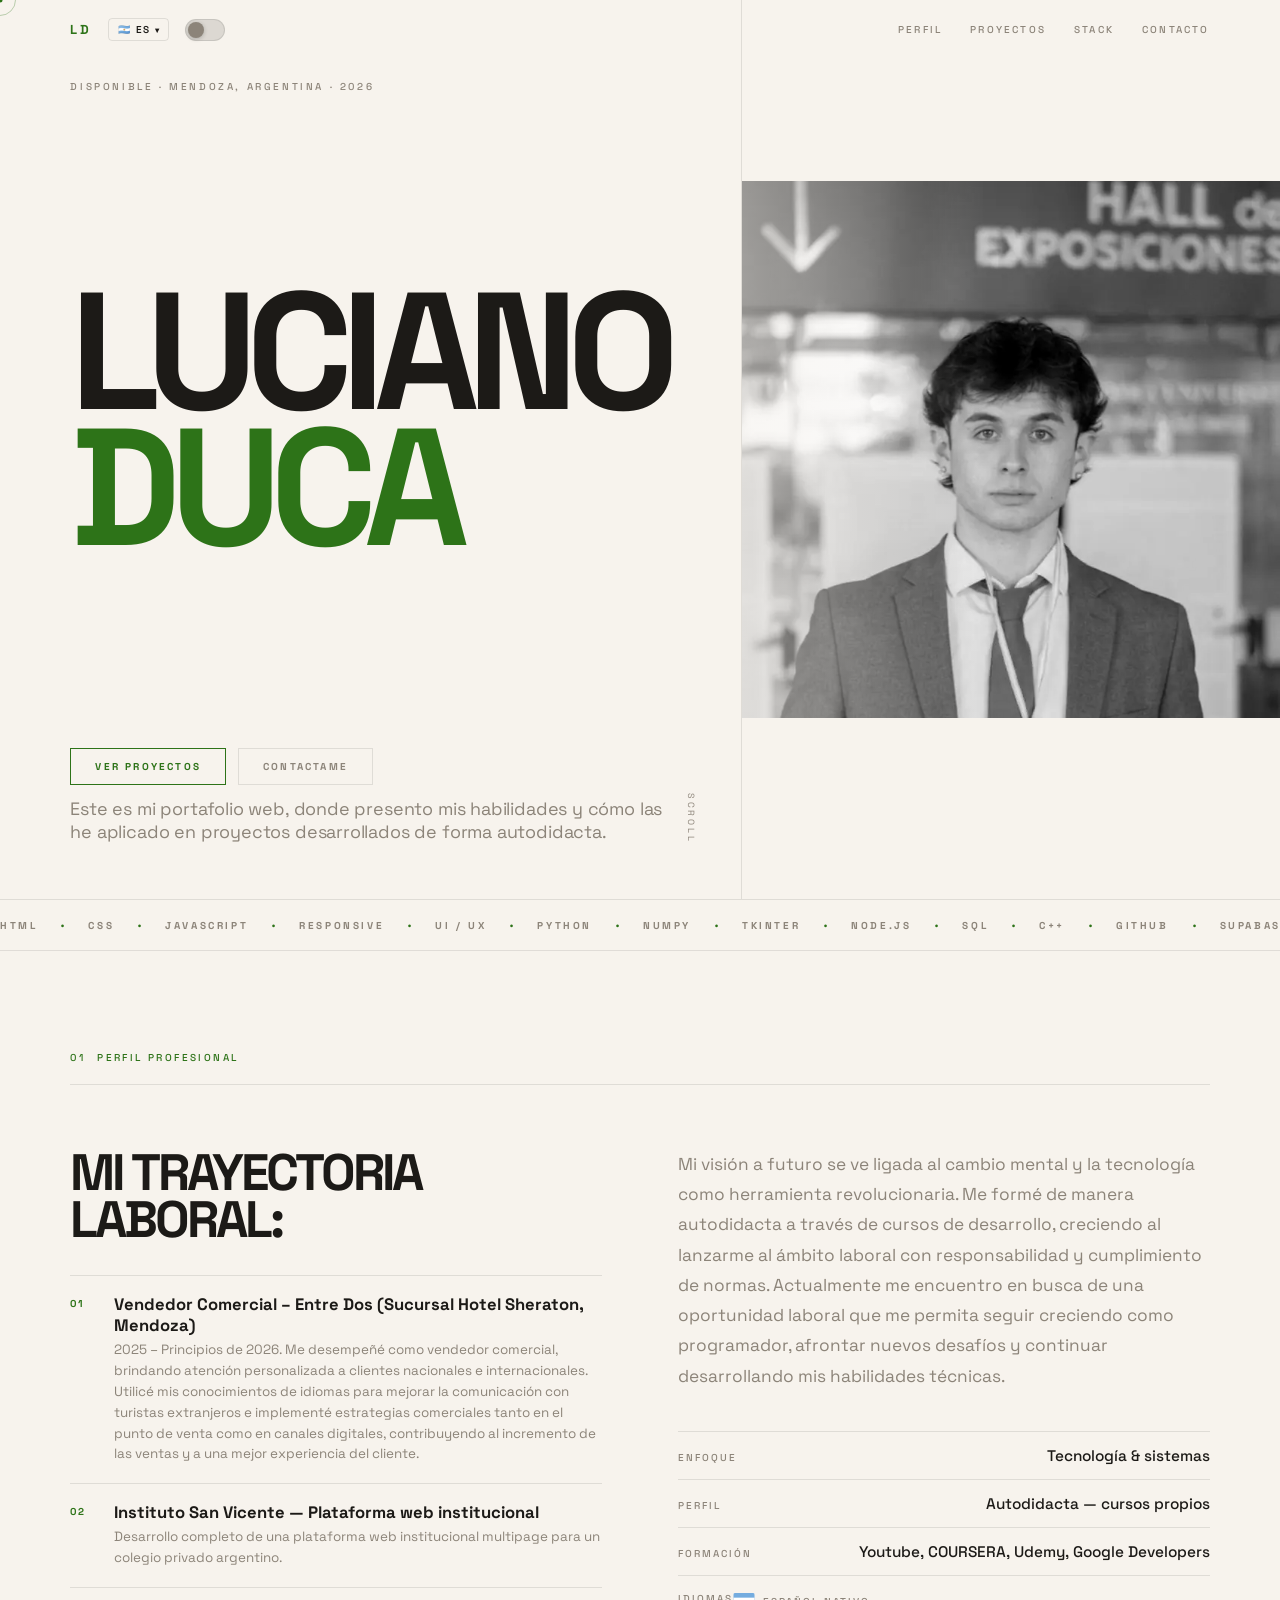
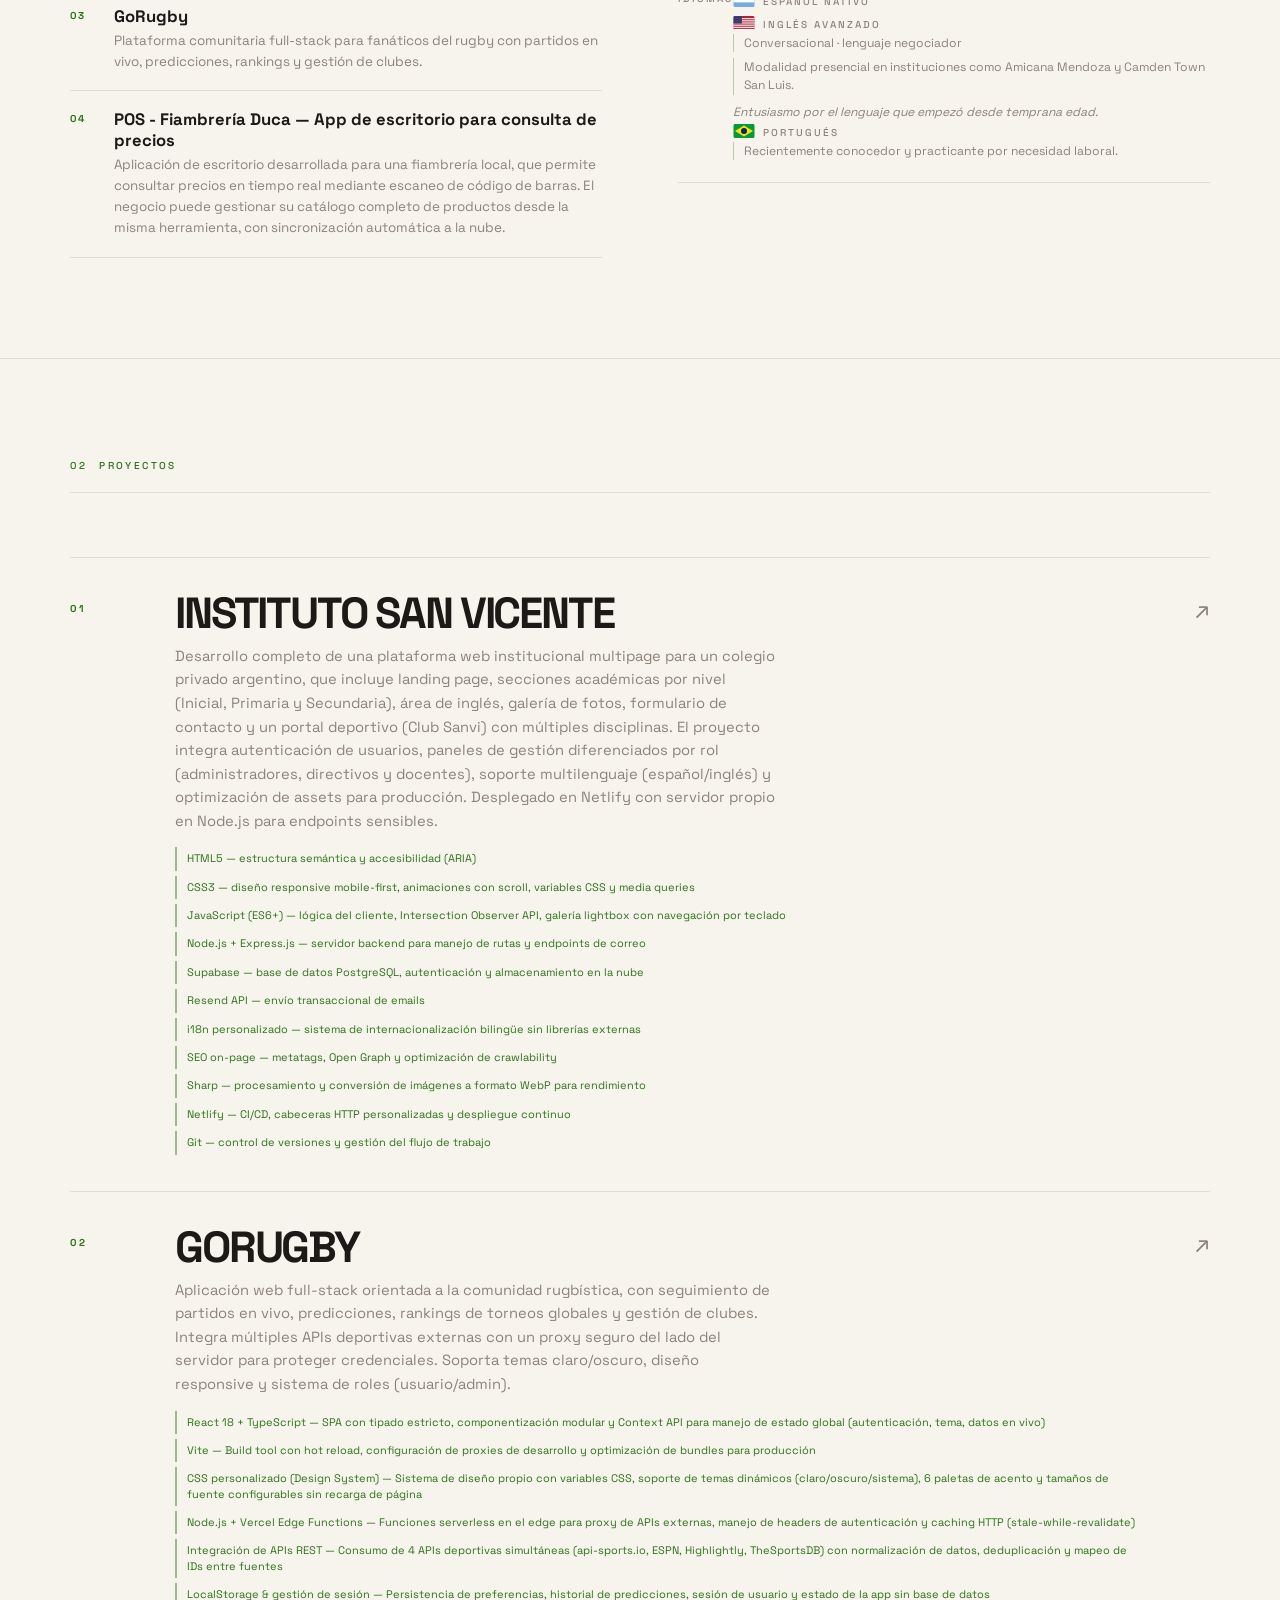
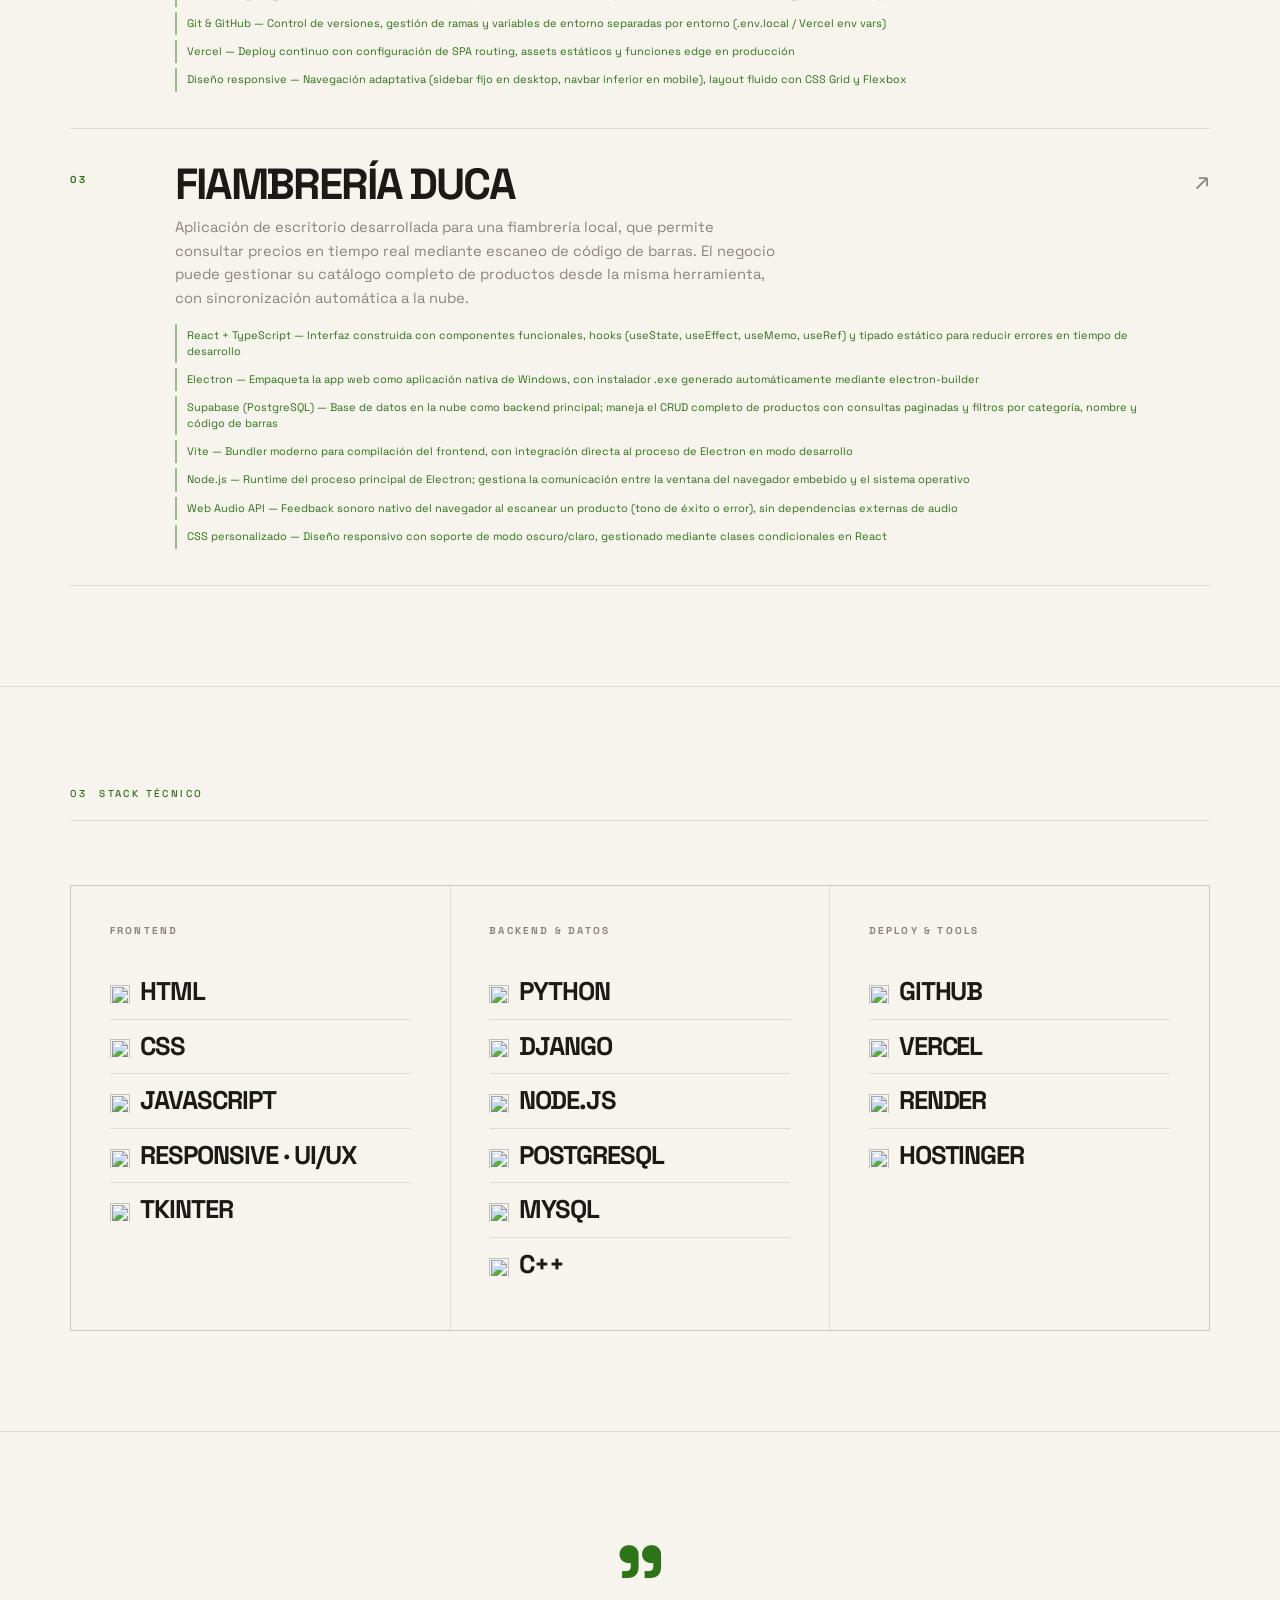
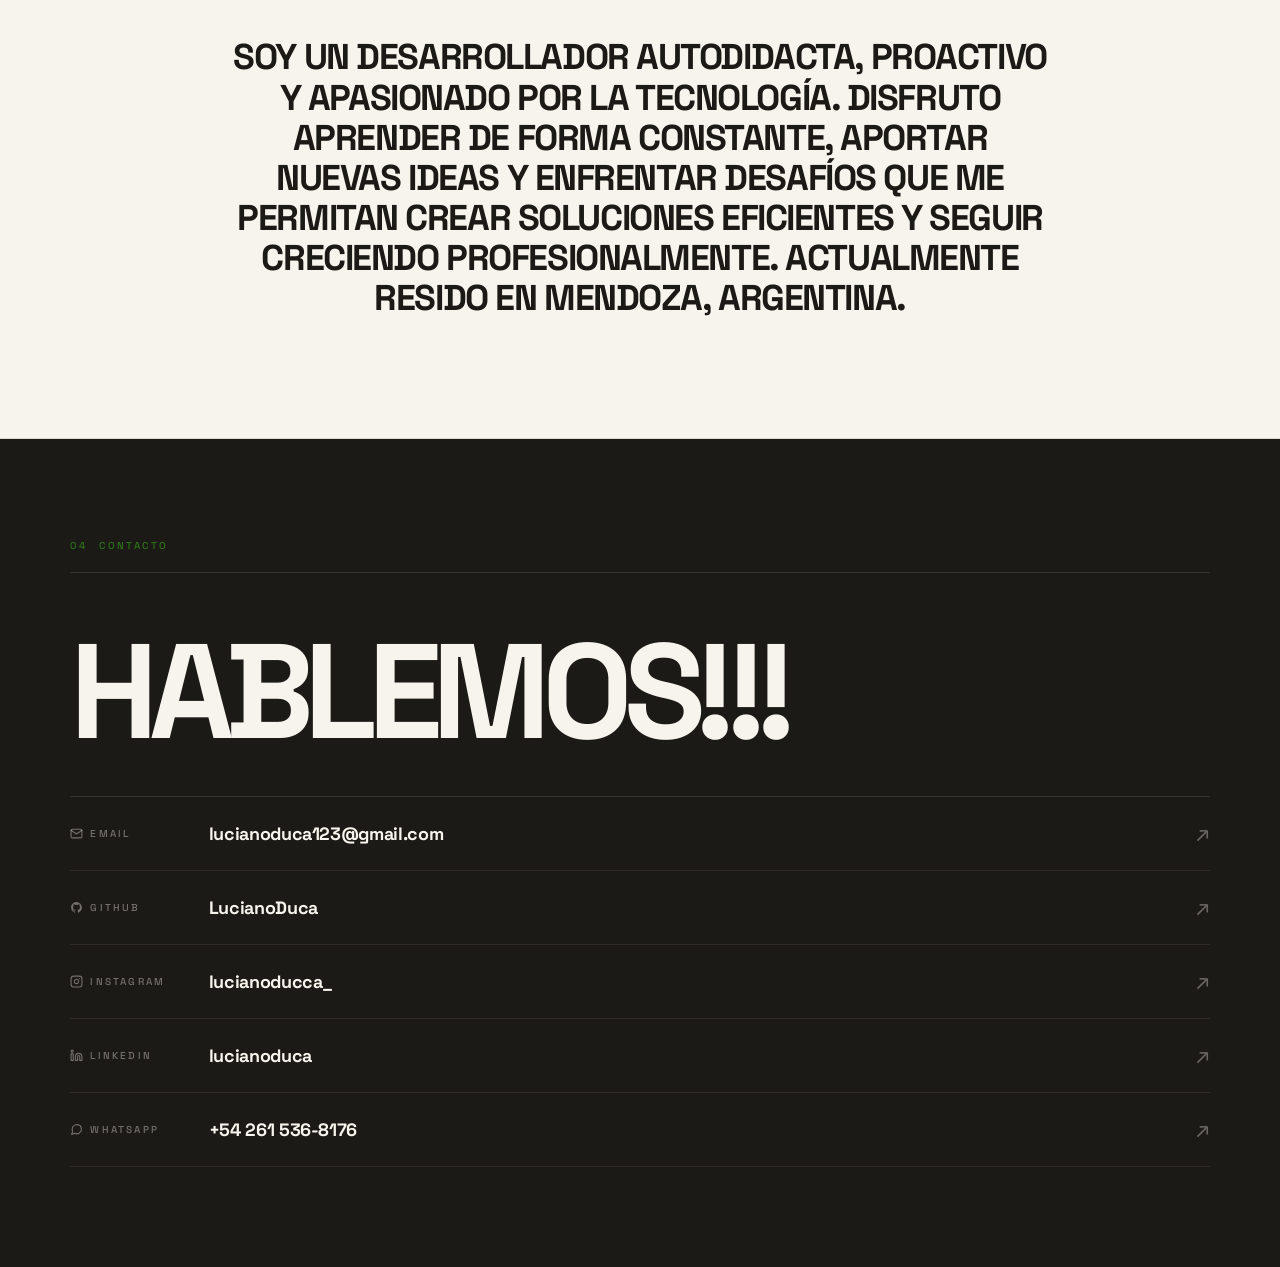
==== commit 8c622a10: "Set default theme to light and add stack skill icons" ====
--- a/index.html
+++ b/index.html
@@ -13,7 +13,7 @@
   <link rel="preconnect" href="https://fonts.gstatic.com" crossorigin>
   <link href="https://fonts.googleapis.com/css2?family=Space+Grotesk:wght@400;500;700;900&display=swap" rel="stylesheet">
   <link rel="stylesheet" href="css/styles.css" />
-  <script>(function(){var t=localStorage.getItem('theme');if(t==='dark'||(!t&&matchMedia('(prefers-color-scheme:dark)').matches))document.documentElement.setAttribute('data-theme','dark');})();</script>
+  <script>(function(){var t=localStorage.getItem('theme');if(t==='dark')document.documentElement.setAttribute('data-theme','dark');})();</script>
 </head>
 <body>
 
@@ -277,31 +277,31 @@
         <div class="stack-col">
           <h4>Frontend</h4>
           <ul>
-            <li>HTML</li>
-            <li>CSS</li>
-            <li>JavaScript</li>
-            <li>Responsive · UI/UX</li>
-            <li>Tkinter</li>
+            <li><img class="stack-icon" src="https://cdn.jsdelivr.net/gh/devicons/devicon@latest/icons/html5/html5-original.svg" alt="" aria-hidden="true" loading="lazy" />HTML</li>
+            <li><img class="stack-icon" src="https://cdn.jsdelivr.net/gh/devicons/devicon@latest/icons/css3/css3-original.svg" alt="" aria-hidden="true" loading="lazy" />CSS</li>
+            <li><img class="stack-icon" src="https://cdn.jsdelivr.net/gh/devicons/devicon@latest/icons/javascript/javascript-original.svg" alt="" aria-hidden="true" loading="lazy" />JavaScript</li>
+            <li><img class="stack-icon" src="https://cdn.jsdelivr.net/gh/devicons/devicon@latest/icons/figma/figma-original.svg" alt="" aria-hidden="true" loading="lazy" />Responsive · UI/UX</li>
+            <li><img class="stack-icon" src="https://cdn.jsdelivr.net/gh/devicons/devicon@latest/icons/python/python-original.svg" alt="" aria-hidden="true" loading="lazy" />Tkinter</li>
           </ul>
         </div>
         <div class="stack-col">
           <h4 data-i18n="stack-backend">Backend & Datos</h4>
           <ul>
-            <li>Python</li>
-            <li>Django</li>
-            <li>Node.js</li>
-            <li>PostgreSQL</li>
-            <li>MySQL</li>
-            <li>C++</li>
+            <li><img class="stack-icon" src="https://cdn.jsdelivr.net/gh/devicons/devicon@latest/icons/python/python-original.svg" alt="" aria-hidden="true" loading="lazy" />Python</li>
+            <li><img class="stack-icon" src="https://cdn.jsdelivr.net/gh/devicons/devicon@latest/icons/django/django-plain.svg" alt="" aria-hidden="true" loading="lazy" />Django</li>
+            <li><img class="stack-icon" src="https://cdn.jsdelivr.net/gh/devicons/devicon@latest/icons/nodejs/nodejs-original.svg" alt="" aria-hidden="true" loading="lazy" />Node.js</li>
+            <li><img class="stack-icon" src="https://cdn.jsdelivr.net/gh/devicons/devicon@latest/icons/postgresql/postgresql-original.svg" alt="" aria-hidden="true" loading="lazy" />PostgreSQL</li>
+            <li><img class="stack-icon" src="https://cdn.jsdelivr.net/gh/devicons/devicon@latest/icons/mysql/mysql-original.svg" alt="" aria-hidden="true" loading="lazy" />MySQL</li>
+            <li><img class="stack-icon" src="https://cdn.jsdelivr.net/gh/devicons/devicon@latest/icons/cplusplus/cplusplus-original.svg" alt="" aria-hidden="true" loading="lazy" />C++</li>
           </ul>
         </div>
         <div class="stack-col">
           <h4>Deploy & Tools</h4>
           <ul>
-            <li>GitHub</li>
-            <li>Vercel</li>
-            <li>Render</li>
-            <li>Hostinger</li>
+            <li><img class="stack-icon stack-icon--mono" src="https://cdn.jsdelivr.net/gh/devicons/devicon@latest/icons/github/github-original.svg" alt="" aria-hidden="true" loading="lazy" />GitHub</li>
+            <li><img class="stack-icon stack-icon--mono" src="https://cdn.simpleicons.org/vercel" alt="" aria-hidden="true" loading="lazy" />Vercel</li>
+            <li><img class="stack-icon" src="https://cdn.simpleicons.org/render/46E3B7" alt="" aria-hidden="true" loading="lazy" />Render</li>
+            <li><img class="stack-icon" src="https://cdn.simpleicons.org/hostinger/7031DE" alt="" aria-hidden="true" loading="lazy" />Hostinger</li>
           </ul>
         </div>
       </div>
--- a/css/styles.css
+++ b/css/styles.css
@@ -708,6 +708,21 @@
   .contact-row span   { font-size:9px; }
 }
 
+/* ─── STACK ICONS ────────────────────────────────── */
+.stack-icon {
+  width: 20px;
+  height: 20px;
+  object-fit: contain;
+  vertical-align: middle;
+  margin-right: 10px;
+  flex-shrink: 0;
+  display: inline-block;
+}
+/* Iconos monocromáticos (GitHub, Vercel) — se invierten en modo oscuro */
+[data-theme="dark"] .stack-icon--mono {
+  filter: invert(1) brightness(1.4);
+}
+
 /* ─── THEME TOGGLE (interruptor) ─────────────────── */
 .theme-toggle {
   position: relative;
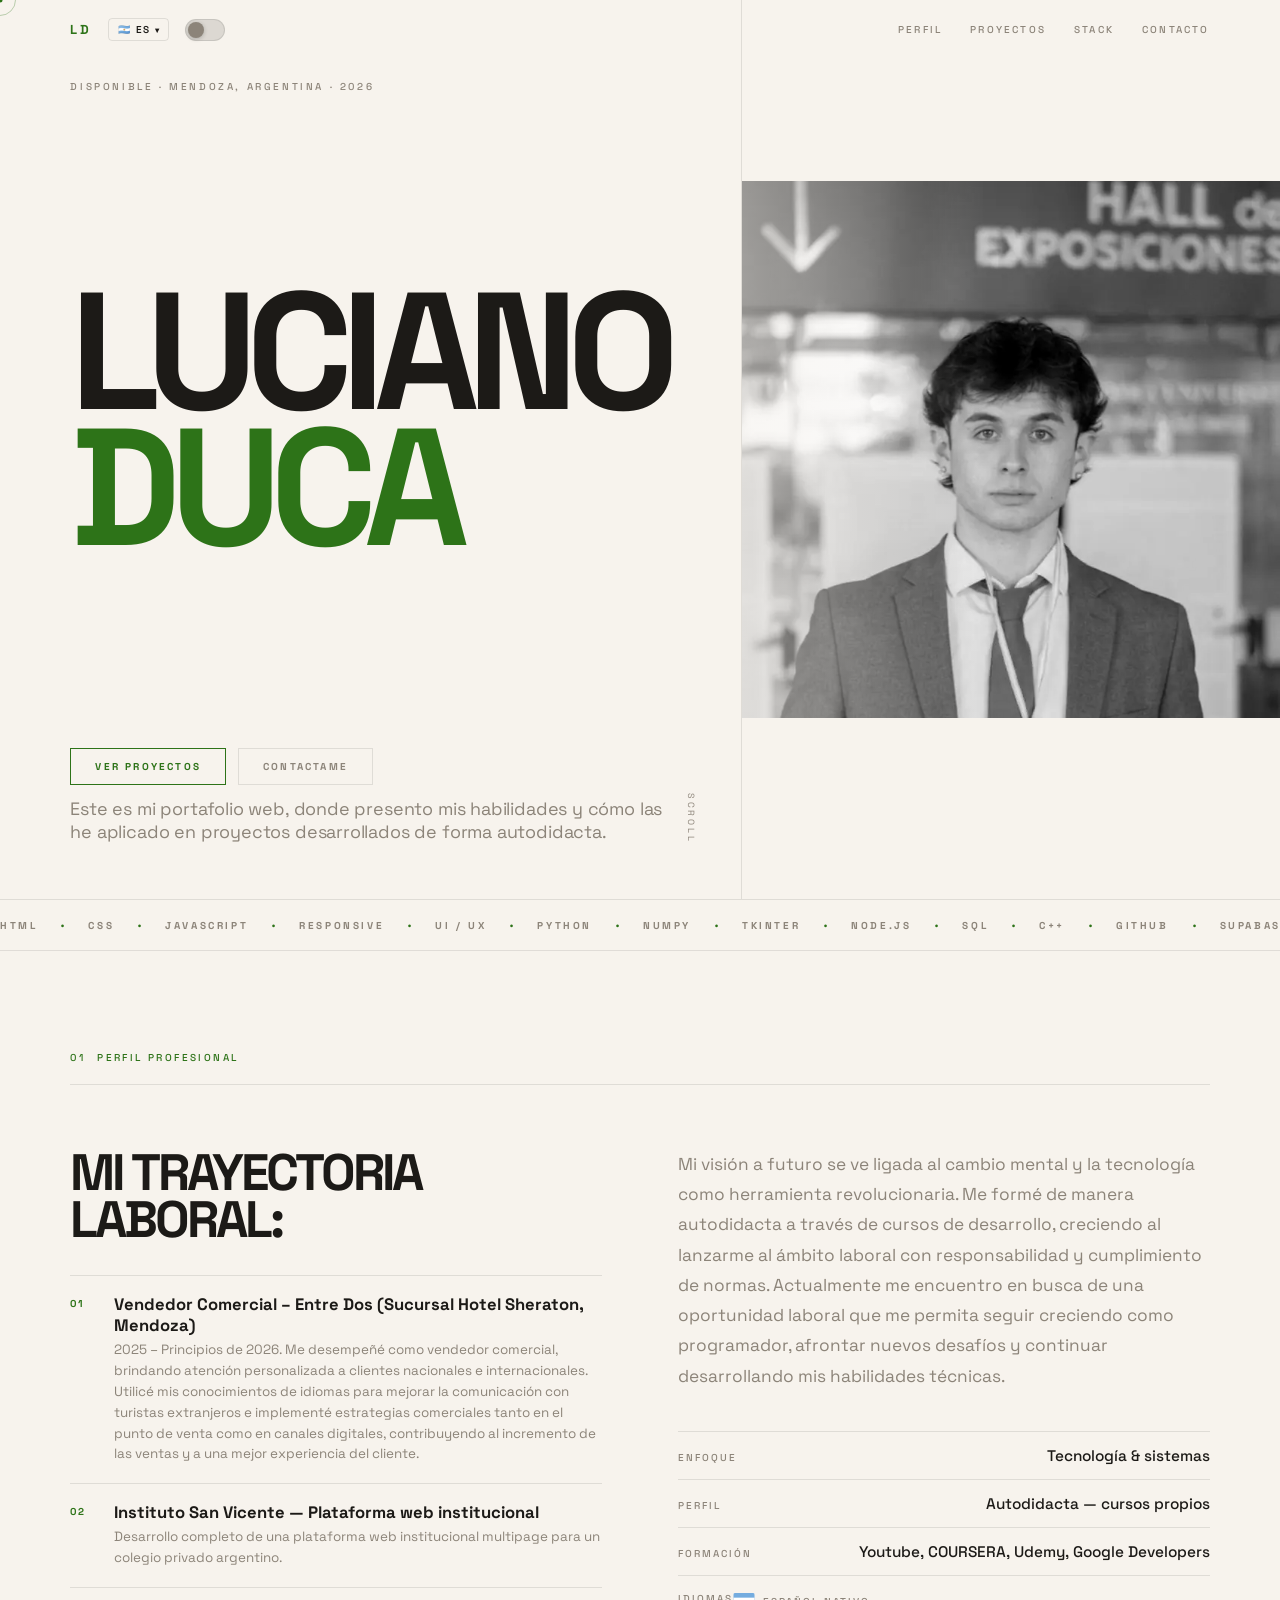
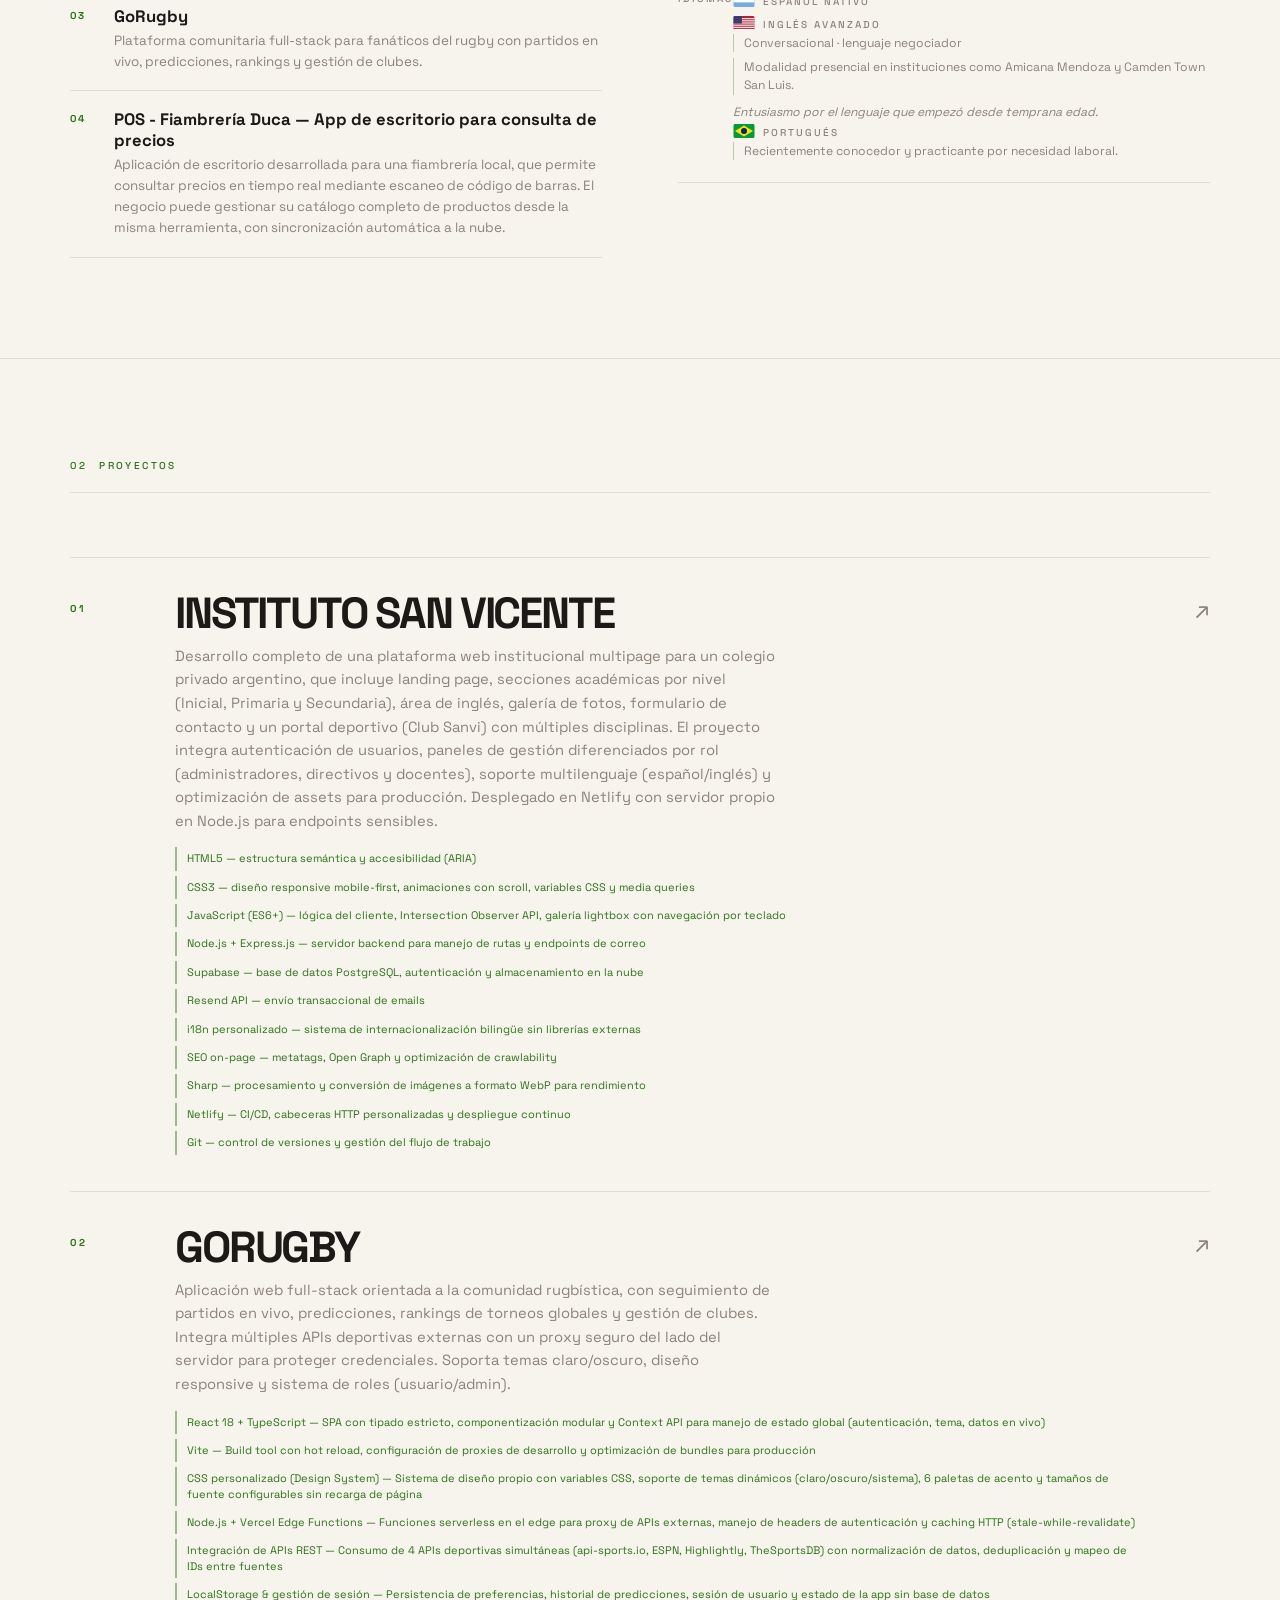
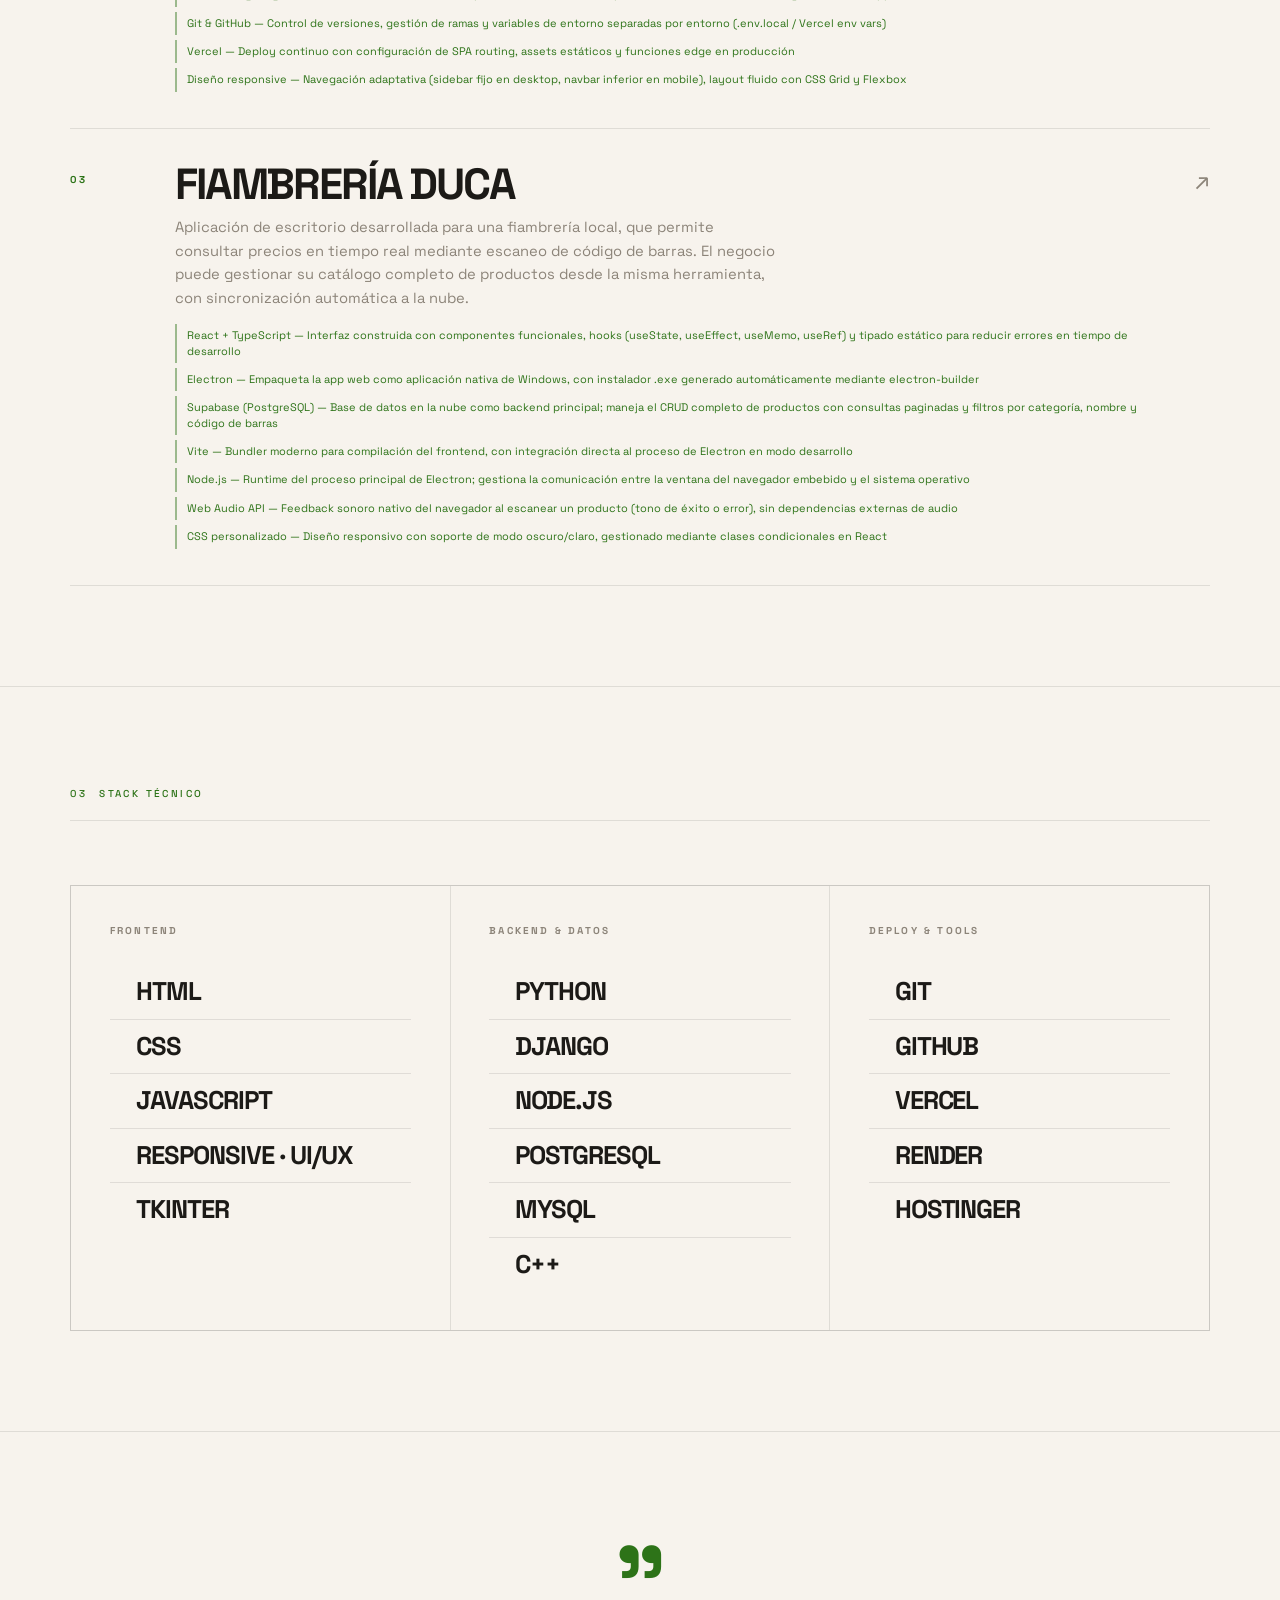
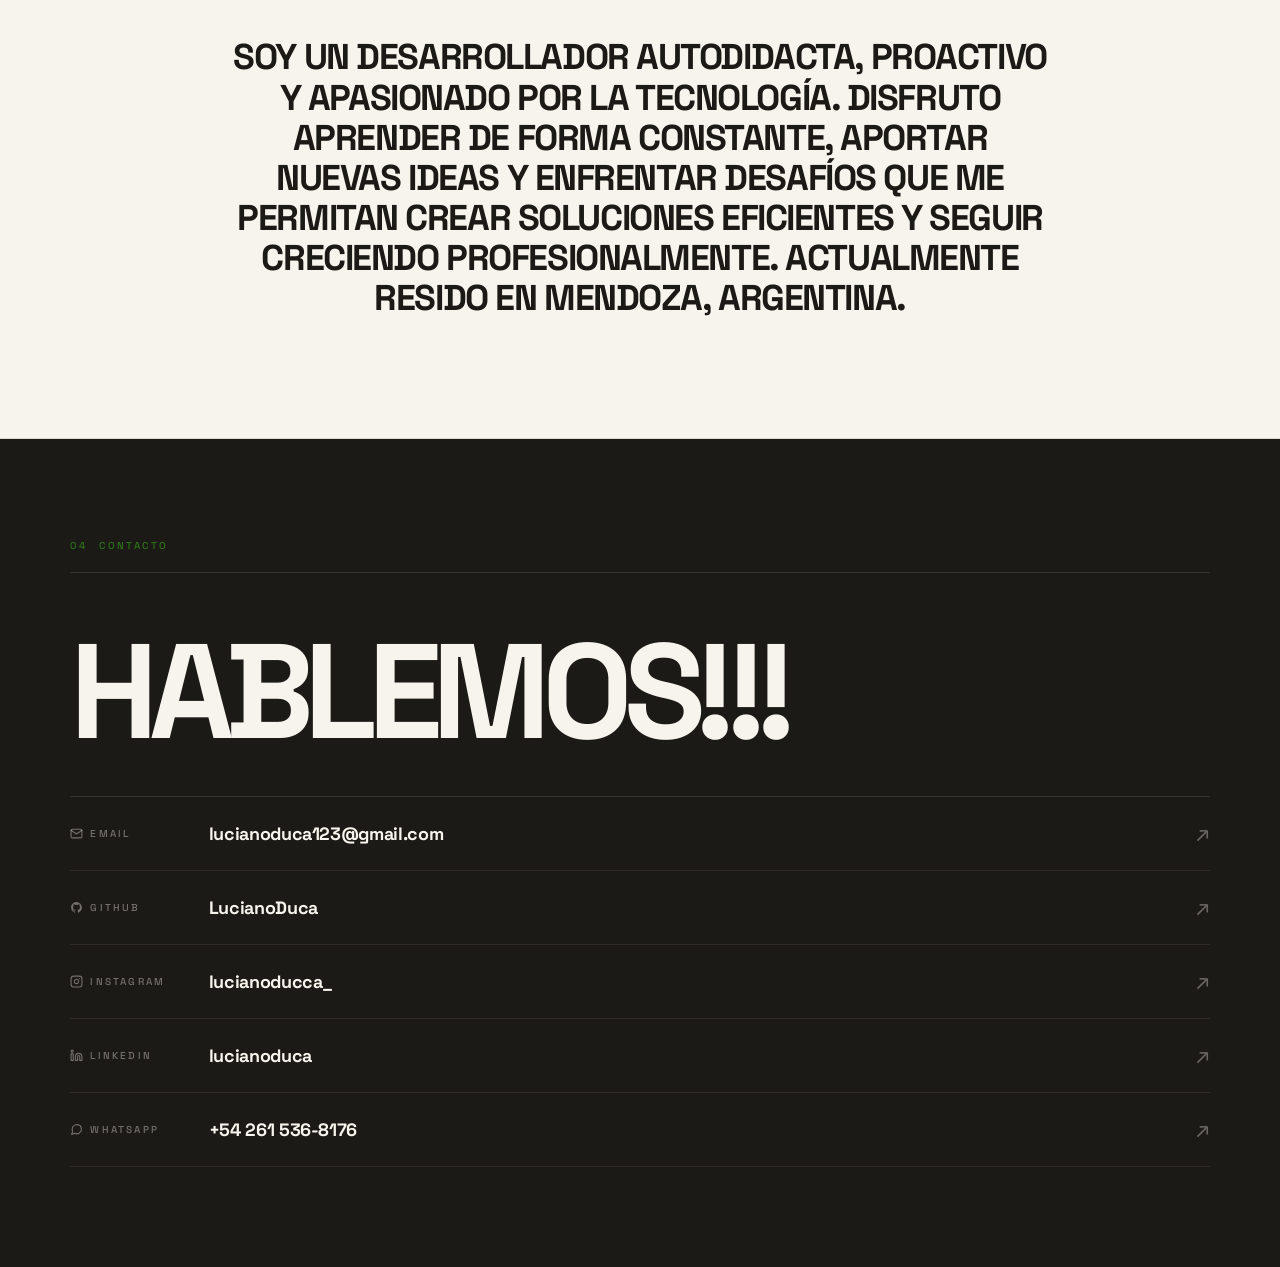
==== commit 55d9d136: "Improve SEO, fix LCP images, add Git to stack, resize icons - Add full OG, Twitter Card, canonical, " ====
--- a/index.html
+++ b/index.html
@@ -3,16 +3,55 @@
 <head>
   <meta charset="UTF-8" />
   <meta name="viewport" content="width=device-width, initial-scale=1.0" />
-  <title>Luciano Duca — CV</title>
-  <meta name="description" content="Currículum vitae de Luciano Duca — Desarrollo web, sistemas y UI/UX. Mendoza, Argentina." />
-  <meta property="og:title" content="Luciano Duca — CV" />
-  <meta property="og:description" content="Desarrollo web, sistemas y automatizaciones. Mendoza, Argentina." />
+  <title>Luciano Duca — Desarrollador Web Full-Stack | Mendoza, Argentina</title>
+  <meta name="description" content="Portafolio de Luciano Duca, desarrollador web full-stack autodidacta de Mendoza, Argentina. Proyectos con React, Node.js, TypeScript, Supabase y más." />
+  <meta name="author" content="Luciano Duca" />
+  <meta name="robots" content="index, follow" />
+  <link rel="canonical" href="https://lucianoduca.com/" />
+
+  <!-- Open Graph -->
   <meta property="og:type" content="website" />
+  <meta property="og:url" content="https://lucianoduca.com/" />
+  <meta property="og:title" content="Luciano Duca — Desarrollador Web Full-Stack | Mendoza, Argentina" />
+  <meta property="og:description" content="Portafolio de Luciano Duca, desarrollador web full-stack autodidacta de Mendoza, Argentina. Proyectos con React, Node.js, TypeScript y Supabase." />
+  <meta property="og:image" content="https://lucianoduca.com/assets/img/imagen-cv.webp" />
+  <meta property="og:locale" content="es_AR" />
+
+  <!-- Twitter Card -->
+  <meta name="twitter:card" content="summary_large_image" />
+  <meta name="twitter:title" content="Luciano Duca — Desarrollador Web Full-Stack" />
+  <meta name="twitter:description" content="Portafolio de Luciano Duca, desarrollador web full-stack autodidacta de Mendoza, Argentina." />
+  <meta name="twitter:image" content="https://lucianoduca.com/assets/img/imagen-cv.webp" />
   <link rel="icon" type="image/svg+xml" href="assets/img/favicon2.svg" />
   <link rel="preconnect" href="https://fonts.googleapis.com">
   <link rel="preconnect" href="https://fonts.gstatic.com" crossorigin>
   <link href="https://fonts.googleapis.com/css2?family=Space+Grotesk:wght@400;500;700;900&display=swap" rel="stylesheet">
+  <link rel="preload" href="assets/img/imagen-cv.webp" as="image" />
   <link rel="stylesheet" href="css/styles.css" />
+
+  <!-- JSON-LD: Person Schema -->
+  <script type="application/ld+json">
+  {
+    "@context": "https://schema.org",
+    "@type": "Person",
+    "name": "Luciano Duca",
+    "jobTitle": "Desarrollador Web Full-Stack",
+    "url": "https://lucianoduca.com",
+    "email": "lucianoduca123@gmail.com",
+    "address": {
+      "@type": "PostalAddress",
+      "addressLocality": "Mendoza",
+      "addressCountry": "AR"
+    },
+    "sameAs": [
+      "https://github.com/LucianoDuca",
+      "https://www.linkedin.com/in/luciano-benjamin-duca-torres-204962419/",
+      "https://www.instagram.com/lucianoducca_/"
+    ],
+    "knowsAbout": ["HTML", "CSS", "JavaScript", "React", "TypeScript", "Node.js", "Python", "PostgreSQL", "Supabase", "Electron"]
+  }
+  </script>
+
   <script>(function(){var t=localStorage.getItem('theme');if(t==='dark')document.documentElement.setAttribute('data-theme','dark');})();</script>
 </head>
 <body>
@@ -81,7 +120,7 @@
       </div>
 
       <div class="hero-right fade d1">
-        <img src="assets/img/imagen-cv.webp" alt="Luciano Duca" loading="lazy" />
+        <img src="assets/img/imagen-cv.webp" alt="Luciano Duca — Desarrollador Web Full-Stack" loading="eager" fetchpriority="high" />
       </div>
 
     </section>
@@ -229,7 +268,7 @@
       </div>
       <div class="proj-list">
 
-        <a href="#" class="proj-row fade" target="_blank" rel="noopener noreferrer">
+        <a href="https://instituto-san-vicente-5-20.onrender.com/index.html" class="proj-row fade" target="_blank" rel="noopener noreferrer">
           <div class="proj-num">01</div>
           <div class="proj-info">
             <h3>Instituto San Vicente</h3>
@@ -241,7 +280,7 @@
           <div class="proj-arrow">↗</div>
         </a>
 
-        <a href="#" class="proj-row fade d1" target="_blank" rel="noopener noreferrer">
+        <a href="https://gorugby.vercel.app/" class="proj-row fade d1" target="_blank" rel="noopener noreferrer">
           <div class="proj-num">02</div>
           <div class="proj-info">
             <h3>GoRugby</h3>
@@ -253,7 +292,7 @@
           <div class="proj-arrow">↗</div>
         </a>
 
-        <a href="#" class="proj-row fade d2" target="_blank" rel="noopener noreferrer">
+        <a href="https://github.com/LucianoDuca/POS---Fiambreriaa-Duca" class="proj-row fade d2" target="_blank" rel="noopener noreferrer">
           <div class="proj-num">03</div>
           <div class="proj-info">
             <h3>Fiambrería Duca</h3>
@@ -298,6 +337,7 @@
         <div class="stack-col">
           <h4>Deploy & Tools</h4>
           <ul>
+            <li><img class="stack-icon" src="https://cdn.jsdelivr.net/gh/devicons/devicon@latest/icons/git/git-original.svg" alt="" aria-hidden="true" loading="lazy" />Git</li>
             <li><img class="stack-icon stack-icon--mono" src="https://cdn.jsdelivr.net/gh/devicons/devicon@latest/icons/github/github-original.svg" alt="" aria-hidden="true" loading="lazy" />GitHub</li>
             <li><img class="stack-icon stack-icon--mono" src="https://cdn.simpleicons.org/vercel" alt="" aria-hidden="true" loading="lazy" />Vercel</li>
             <li><img class="stack-icon" src="https://cdn.simpleicons.org/render/46E3B7" alt="" aria-hidden="true" loading="lazy" />Render</li>
@@ -318,7 +358,7 @@
       <div class="sec-label fade">
         <span>04</span><span data-i18n="sec-contacto">Contacto</span>
       </div>
-      <h2 class="fade" data-i18n="contact-title">Hablemos!!!</h2>
+      <h2 class="fade" data-i18n="contact-title">Hablemos</h2>
       <div class="contact-list fade d1">
         <a href="mailto:lucianoduca123@gmail.com" class="contact-row">
           <span>
--- a/css/styles.css
+++ b/css/styles.css
@@ -710,8 +710,8 @@
 
 /* ─── STACK ICONS ────────────────────────────────── */
 .stack-icon {
-  width: 20px;
-  height: 20px;
+  width: 16px;
+  height: 16px;
   object-fit: contain;
   vertical-align: middle;
   margin-right: 10px;
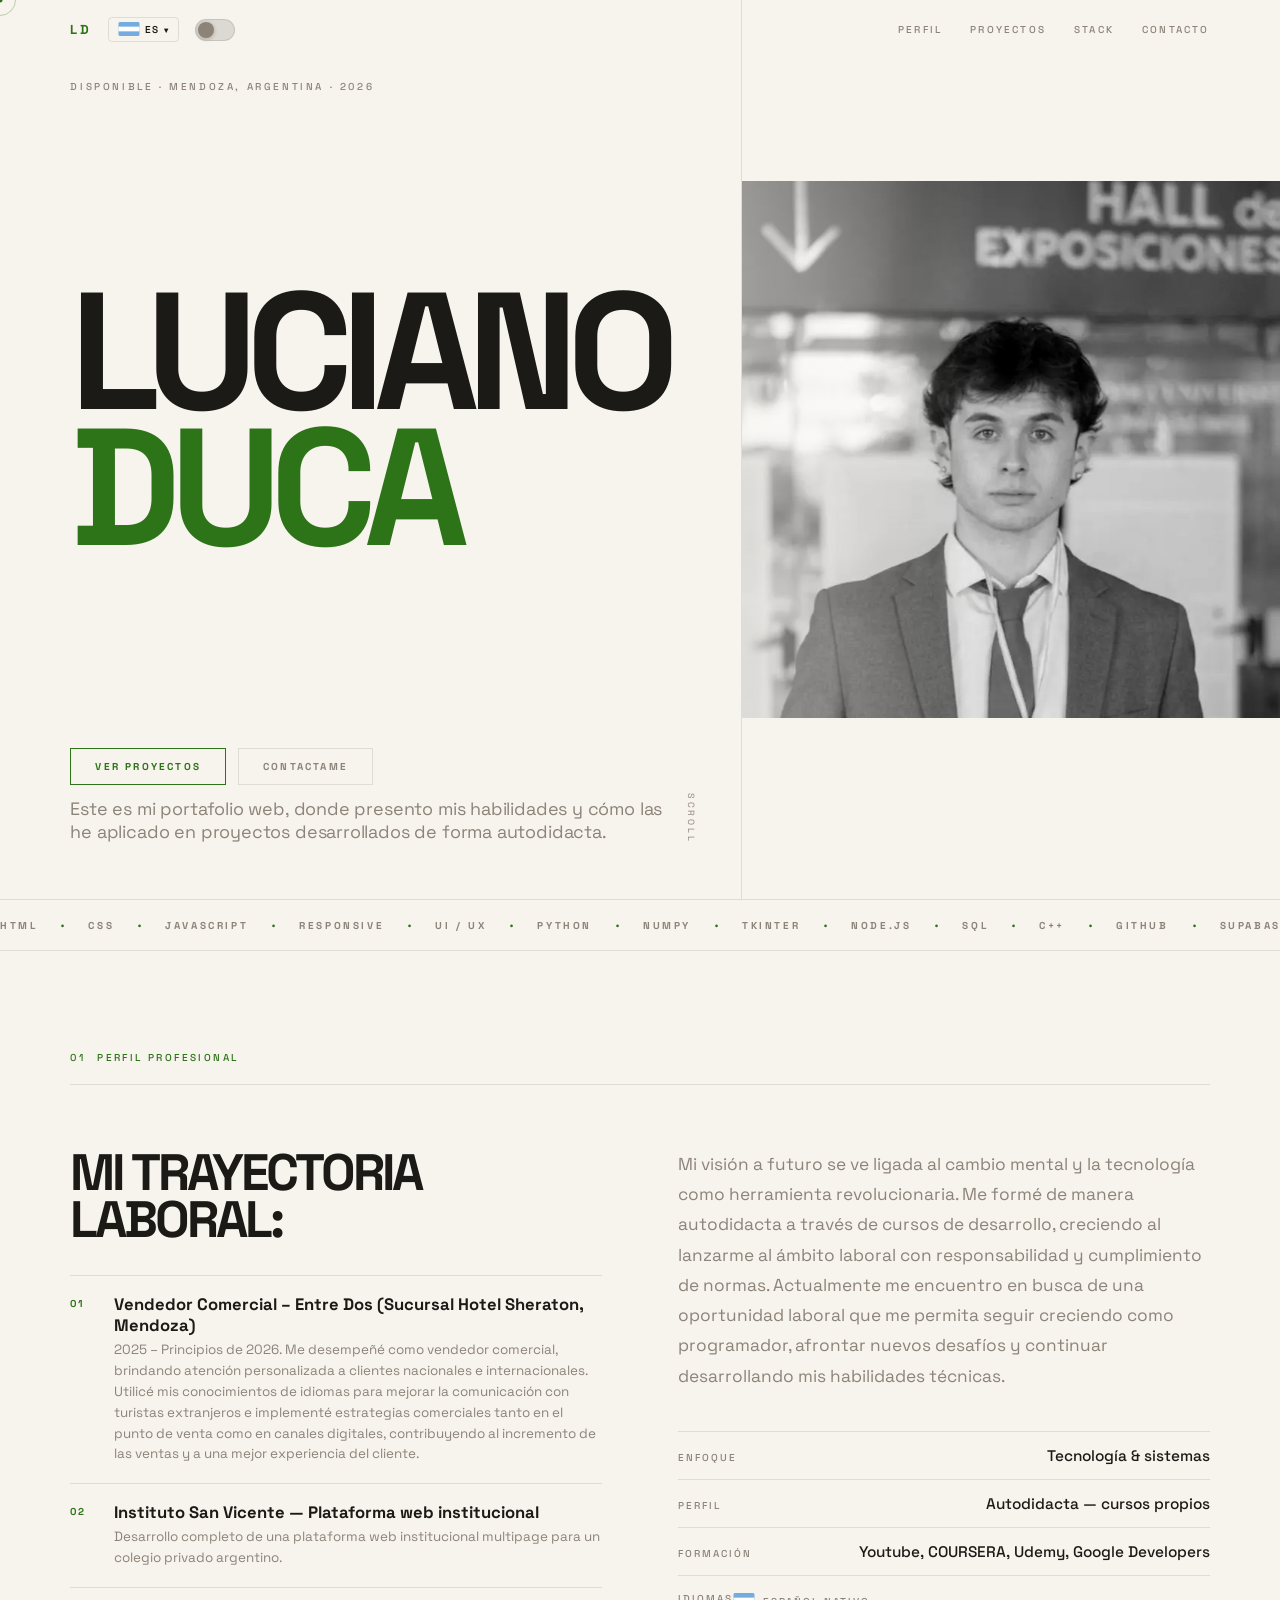
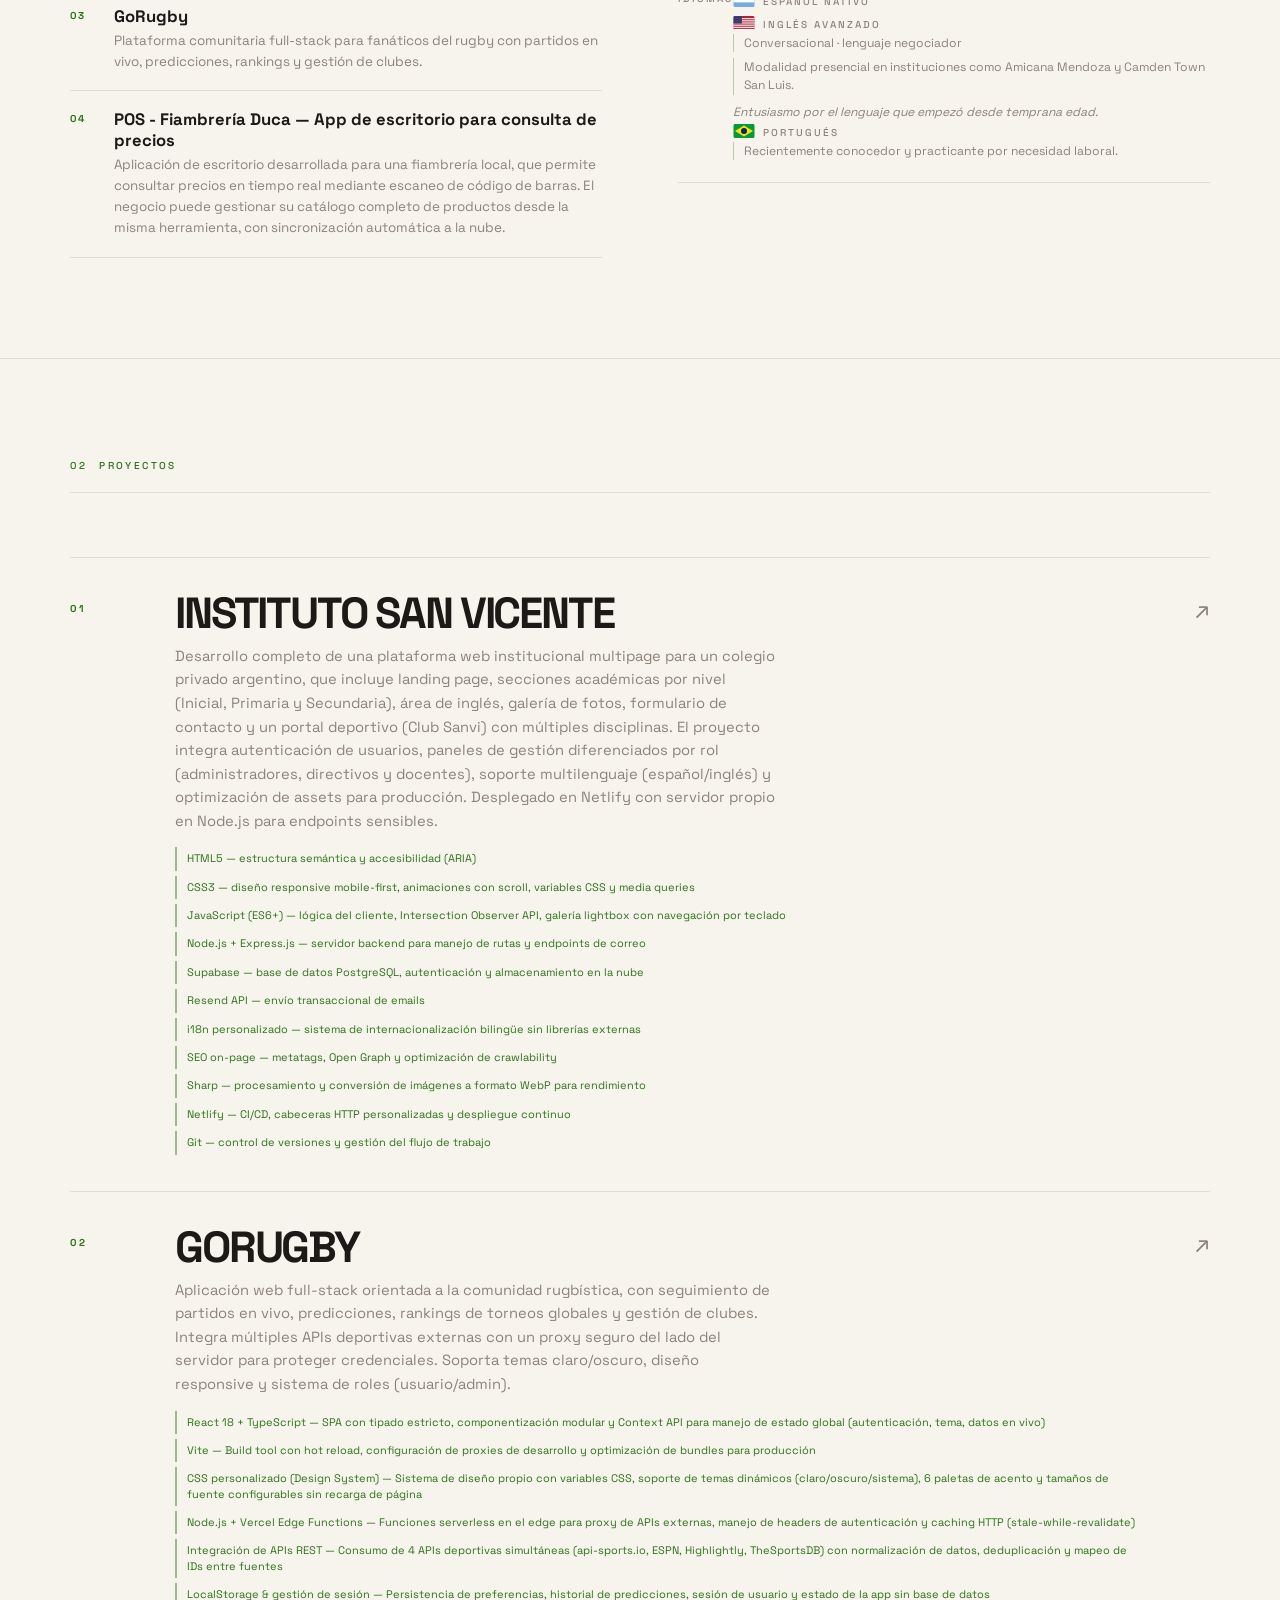
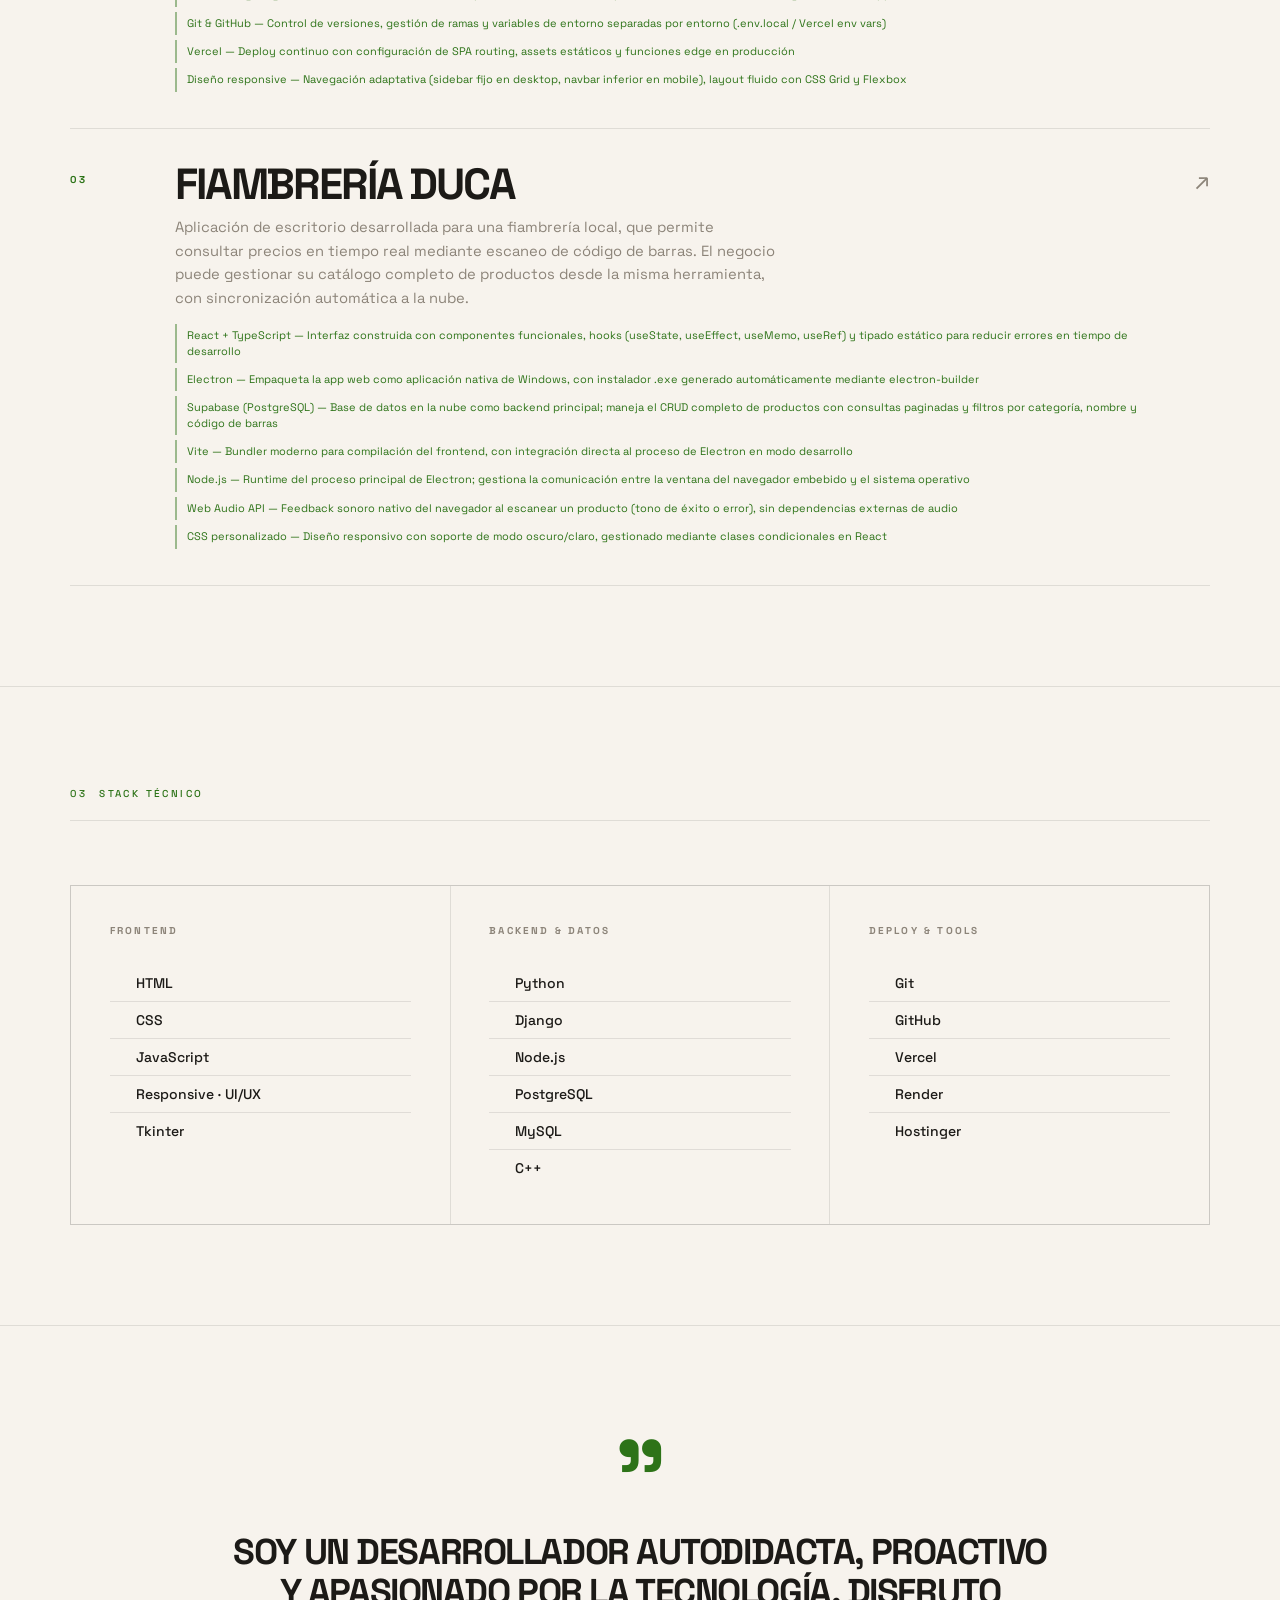
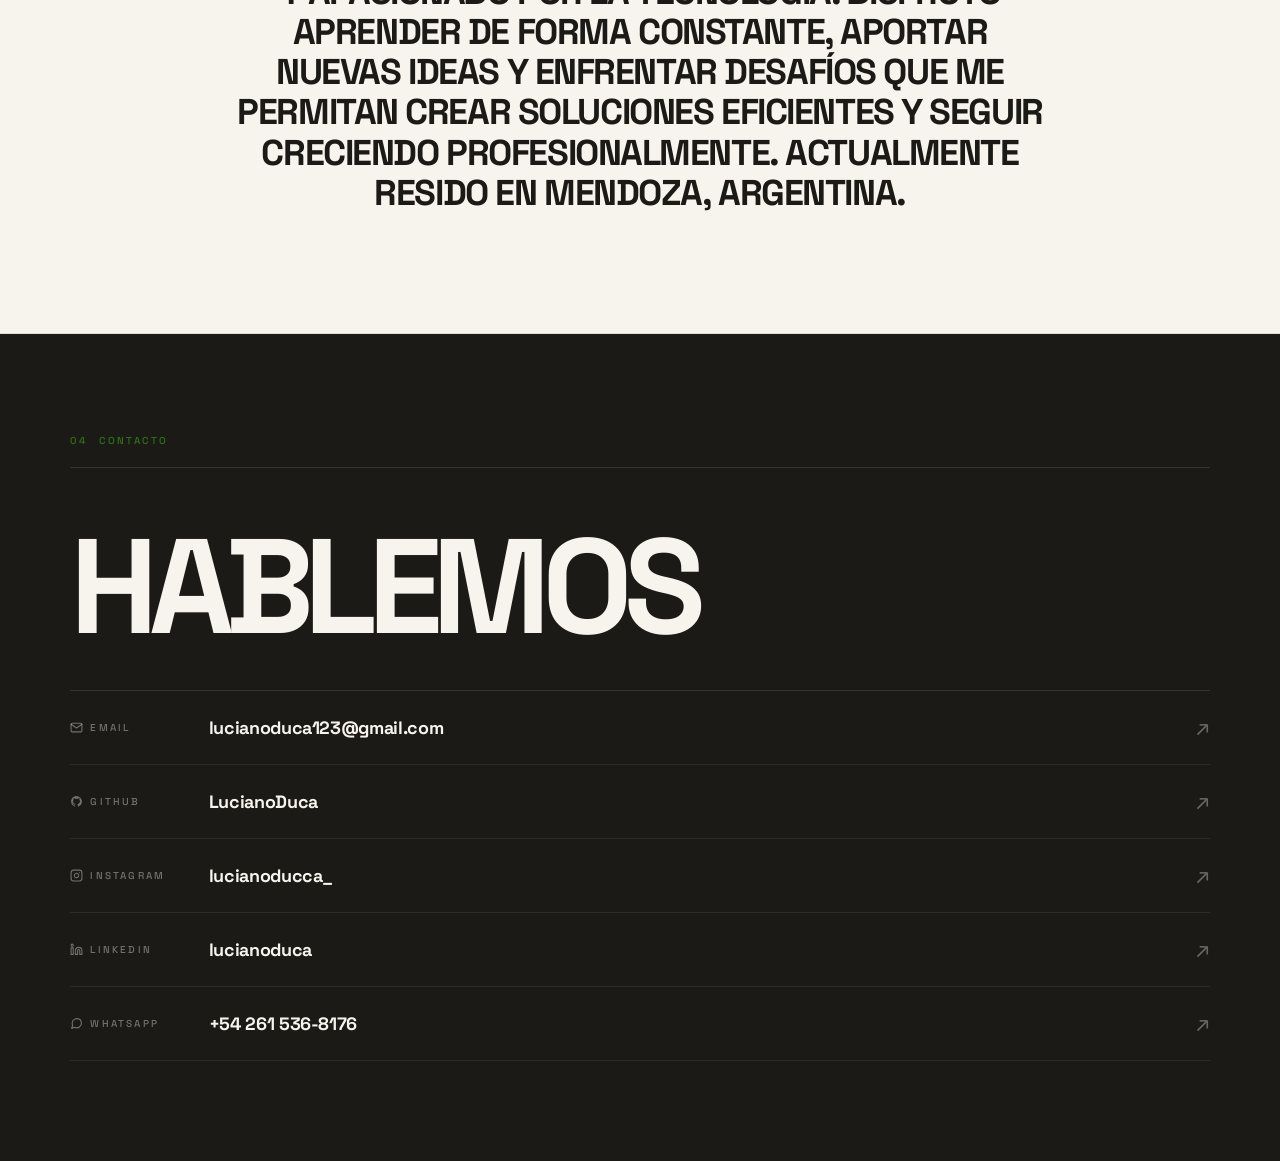
==== commit 9fe290ea: "Replace emoji flags with SVG flags in language switcher Co-Authored-By: Claude Sonnet 4.6 <noreply@a" ====
--- a/index.html
+++ b/index.html
@@ -65,16 +65,16 @@
       <a href="#inicio" class="nav-brand">LD</a>
       <div class="lang-switcher" id="langSwitcher">
         <button class="lang-btn" id="langBtn" aria-label="Cambiar idioma">
-          <span id="langFlag">🇦🇷</span>
+          <span id="langFlag"><svg class="flag-icon" xmlns="http://www.w3.org/2000/svg" viewBox="0 0 21 14"><rect width="21" height="14" fill="#74ACDF"/><rect y="4.67" width="21" height="4.67" fill="#fff"/></svg></span>
           <span id="langCode">ES</span>
           <span class="lang-arrow">▾</span>
         </button>
         <div class="lang-dropdown" id="langDropdown" hidden>
-          <button class="lang-option active" data-lang="es">🇦🇷 Español</button>
-          <button class="lang-option" data-lang="en">🇺🇸 English</button>
-          <button class="lang-option" data-lang="pt">🇧🇷 Português</button>
-          <button class="lang-option" data-lang="fr">🇫🇷 Français</button>
-          <button class="lang-option" data-lang="de">🇩🇪 Deutsch</button>
+          <button class="lang-option active" data-lang="es"><svg class="flag-icon" xmlns="http://www.w3.org/2000/svg" viewBox="0 0 21 14"><rect width="21" height="14" fill="#74ACDF"/><rect y="4.67" width="21" height="4.67" fill="#fff"/></svg> Español</button>
+          <button class="lang-option" data-lang="en"><svg class="flag-icon" xmlns="http://www.w3.org/2000/svg" viewBox="0 0 21 14"><rect width="21" height="14" fill="#B22234"/><rect y="1.08" width="21" height="1.08" fill="#fff"/><rect y="3.23" width="21" height="1.08" fill="#fff"/><rect y="5.38" width="21" height="1.08" fill="#fff"/><rect y="7.54" width="21" height="1.08" fill="#fff"/><rect y="9.69" width="21" height="1.08" fill="#fff"/><rect y="11.85" width="21" height="1.08" fill="#fff"/><rect width="8.4" height="7.54" fill="#3C3B6E"/></svg> English</button>
+          <button class="lang-option" data-lang="pt"><svg class="flag-icon" xmlns="http://www.w3.org/2000/svg" viewBox="0 0 21 14"><rect width="21" height="14" fill="#009C3B"/><polygon points="10.5,1.5 19.5,7 10.5,12.5 1.5,7" fill="#FFDF00"/><circle cx="10.5" cy="7" r="3" fill="#002776"/></svg> Português</button>
+          <button class="lang-option" data-lang="fr"><svg class="flag-icon" xmlns="http://www.w3.org/2000/svg" viewBox="0 0 21 14"><rect width="21" height="14" fill="#EF4135"/><rect width="14" height="14" fill="#fff"/><rect width="7" height="14" fill="#002395"/></svg> Français</button>
+          <button class="lang-option" data-lang="de"><svg class="flag-icon" xmlns="http://www.w3.org/2000/svg" viewBox="0 0 21 14"><rect width="21" height="14" fill="#FFCE00"/><rect width="21" height="9.33" fill="#DD0000"/><rect width="21" height="4.67" fill="#000"/></svg> Deutsch</button>
         </div>
       </div>
       <button class="theme-toggle" id="themeBtn" aria-label="Cambiar tema claro/oscuro" role="switch"></button>
--- a/css/styles.css
+++ b/css/styles.css
@@ -108,6 +108,7 @@
 .lang-option:hover { background:rgba(45,115,24,.08); color:var(--accent); }
 .lang-option.active { color:var(--accent); font-weight:700; }
 .lang-option + .lang-option { border-top:1px solid var(--line); }
+.lang-btn .flag-icon { margin-right:0; }
 .nav nav { display:flex; gap:28px; }
 .nav nav a {
   font-size:10px; font-weight:500;
@@ -489,18 +490,22 @@
 }
 .stack-col ul { list-style:none; }
 .stack-col li {
-  font-size:clamp(1.2rem,2vw,2rem);
-  font-weight:900; letter-spacing:-.04em;
-  text-transform:uppercase; line-height:1;
-  padding:14px 0;
+  font-size:0.875rem;
+  font-weight:500;
+  letter-spacing:0;
+  text-transform:none;
+  line-height:1;
+  padding:10px 0;
   border-bottom:1px solid var(--line);
   color:var(--text);
+  display:flex;
+  align-items:center;
   transition:color .2s, padding-left .2s;
 }
 .stack-col li:last-child { border-bottom:none; }
 .stack-col li:hover {
   color:var(--accent);
-  padding-left:10px;
+  padding-left:6px;
 }
 
 /* ─── FRASE ──────────────────────────────────────── */
@@ -680,7 +685,7 @@
   .proj-tags span { font-size:10px; padding:3px 8px; }
 
   /* Stack */
-  .stack-col li { font-size:clamp(1rem,5.5vw,1.6rem); padding:10px 0; }
+  .stack-col li { font-size:0.875rem; padding:9px 0; }
 
   /* Frase */
   .s-frase blockquote::before { font-size:clamp(2.5rem,14vw,5rem); }
